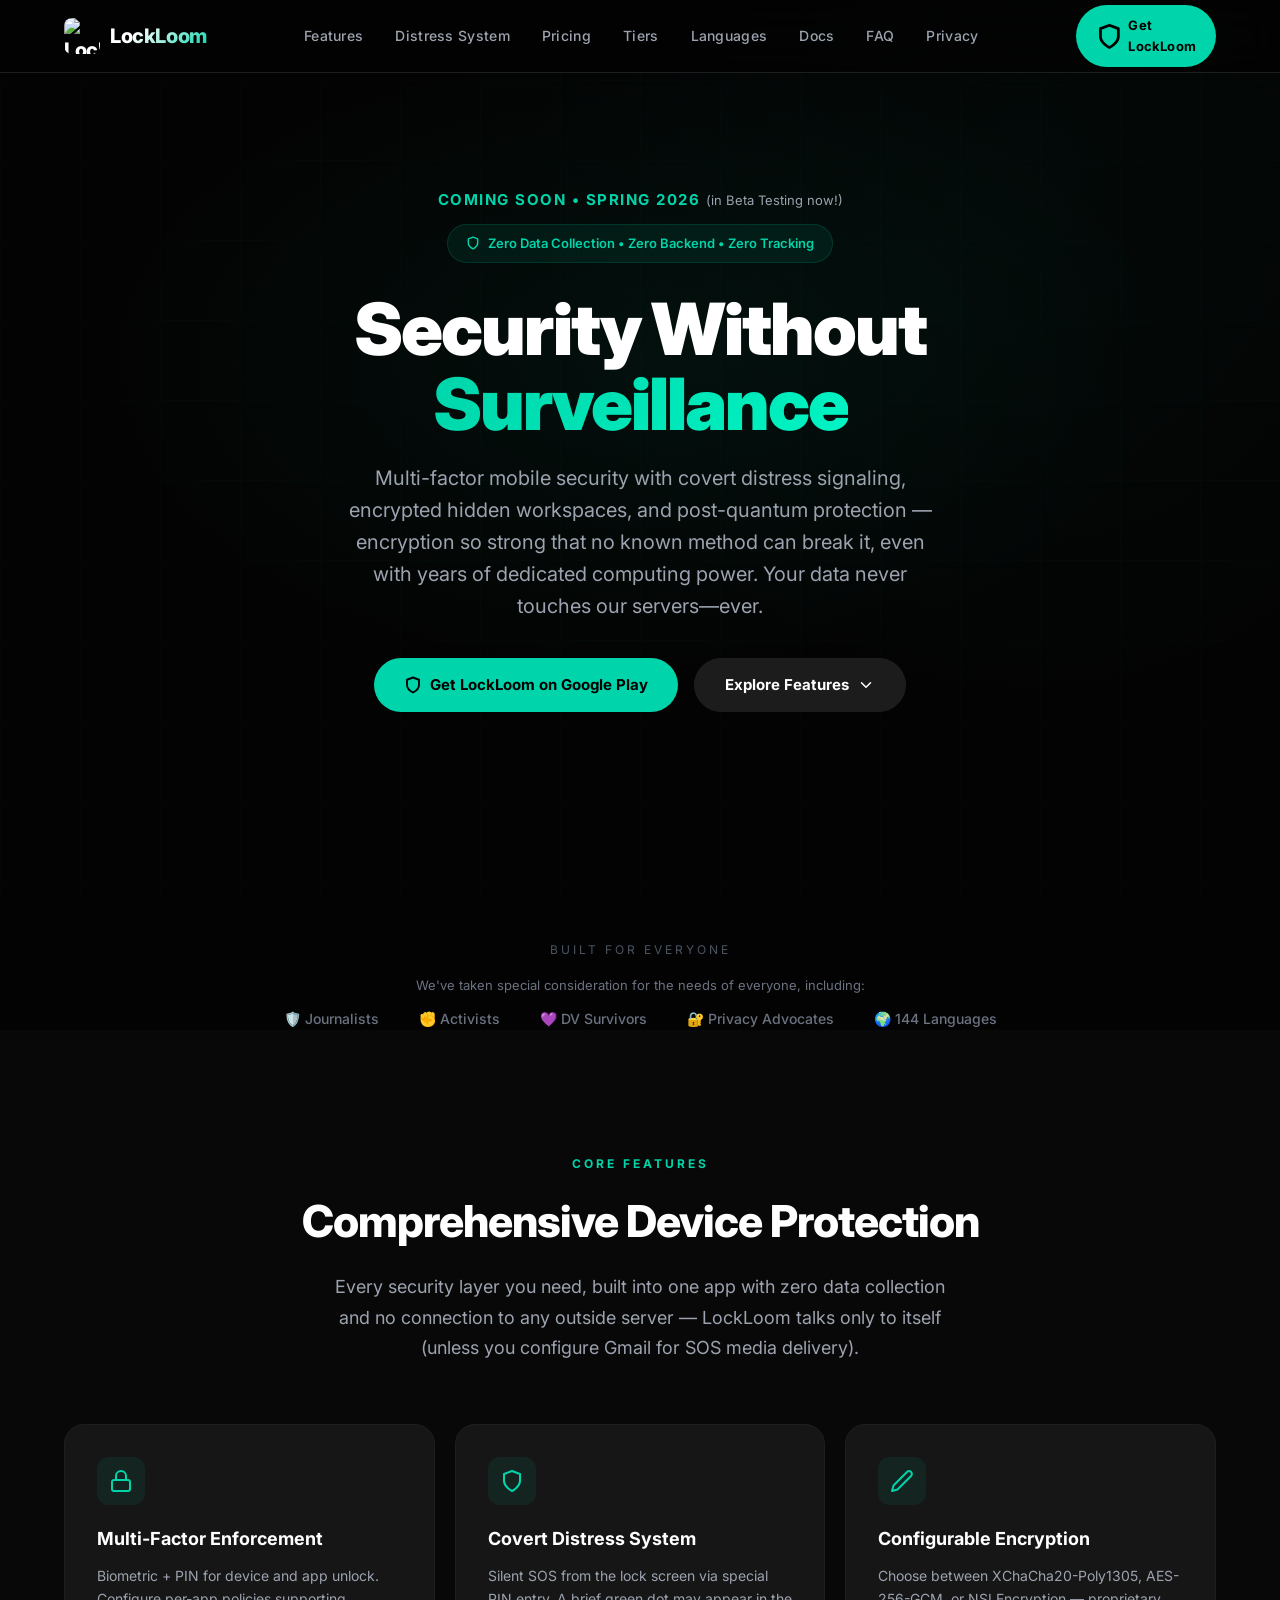
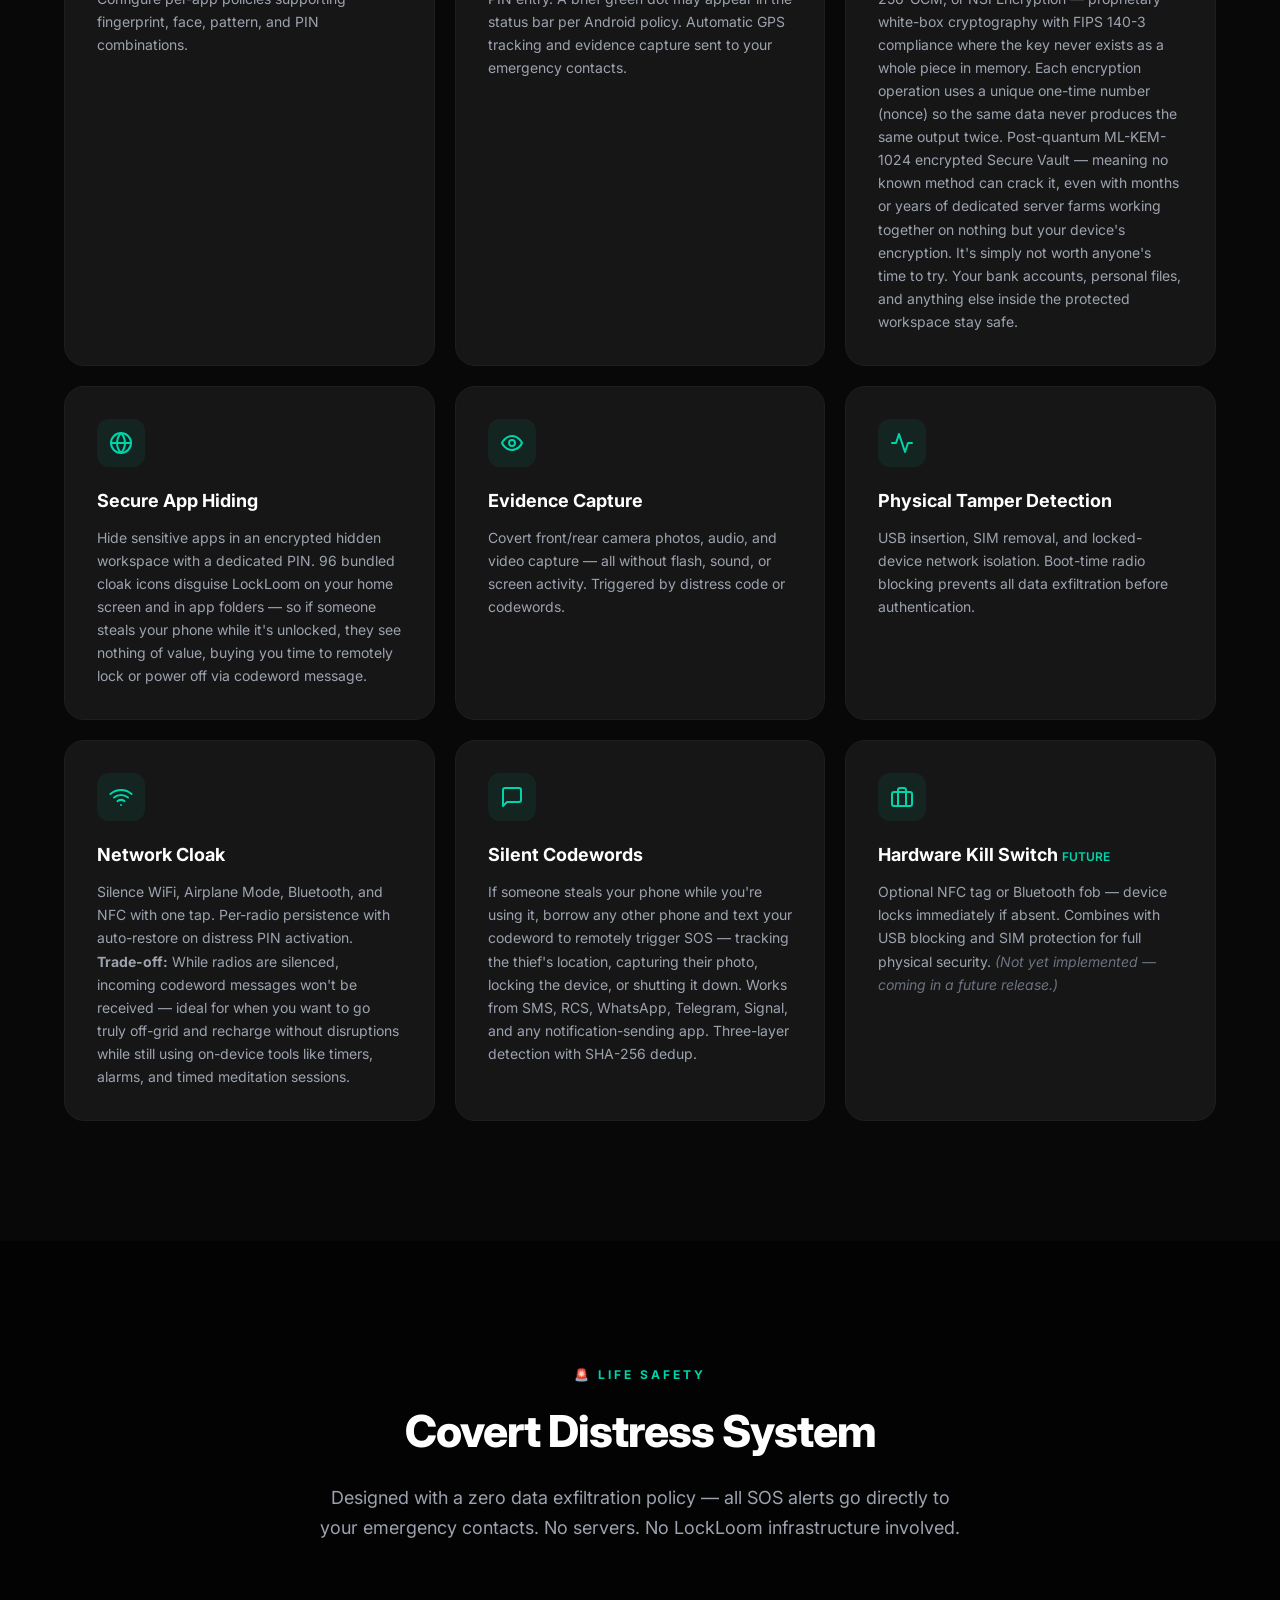
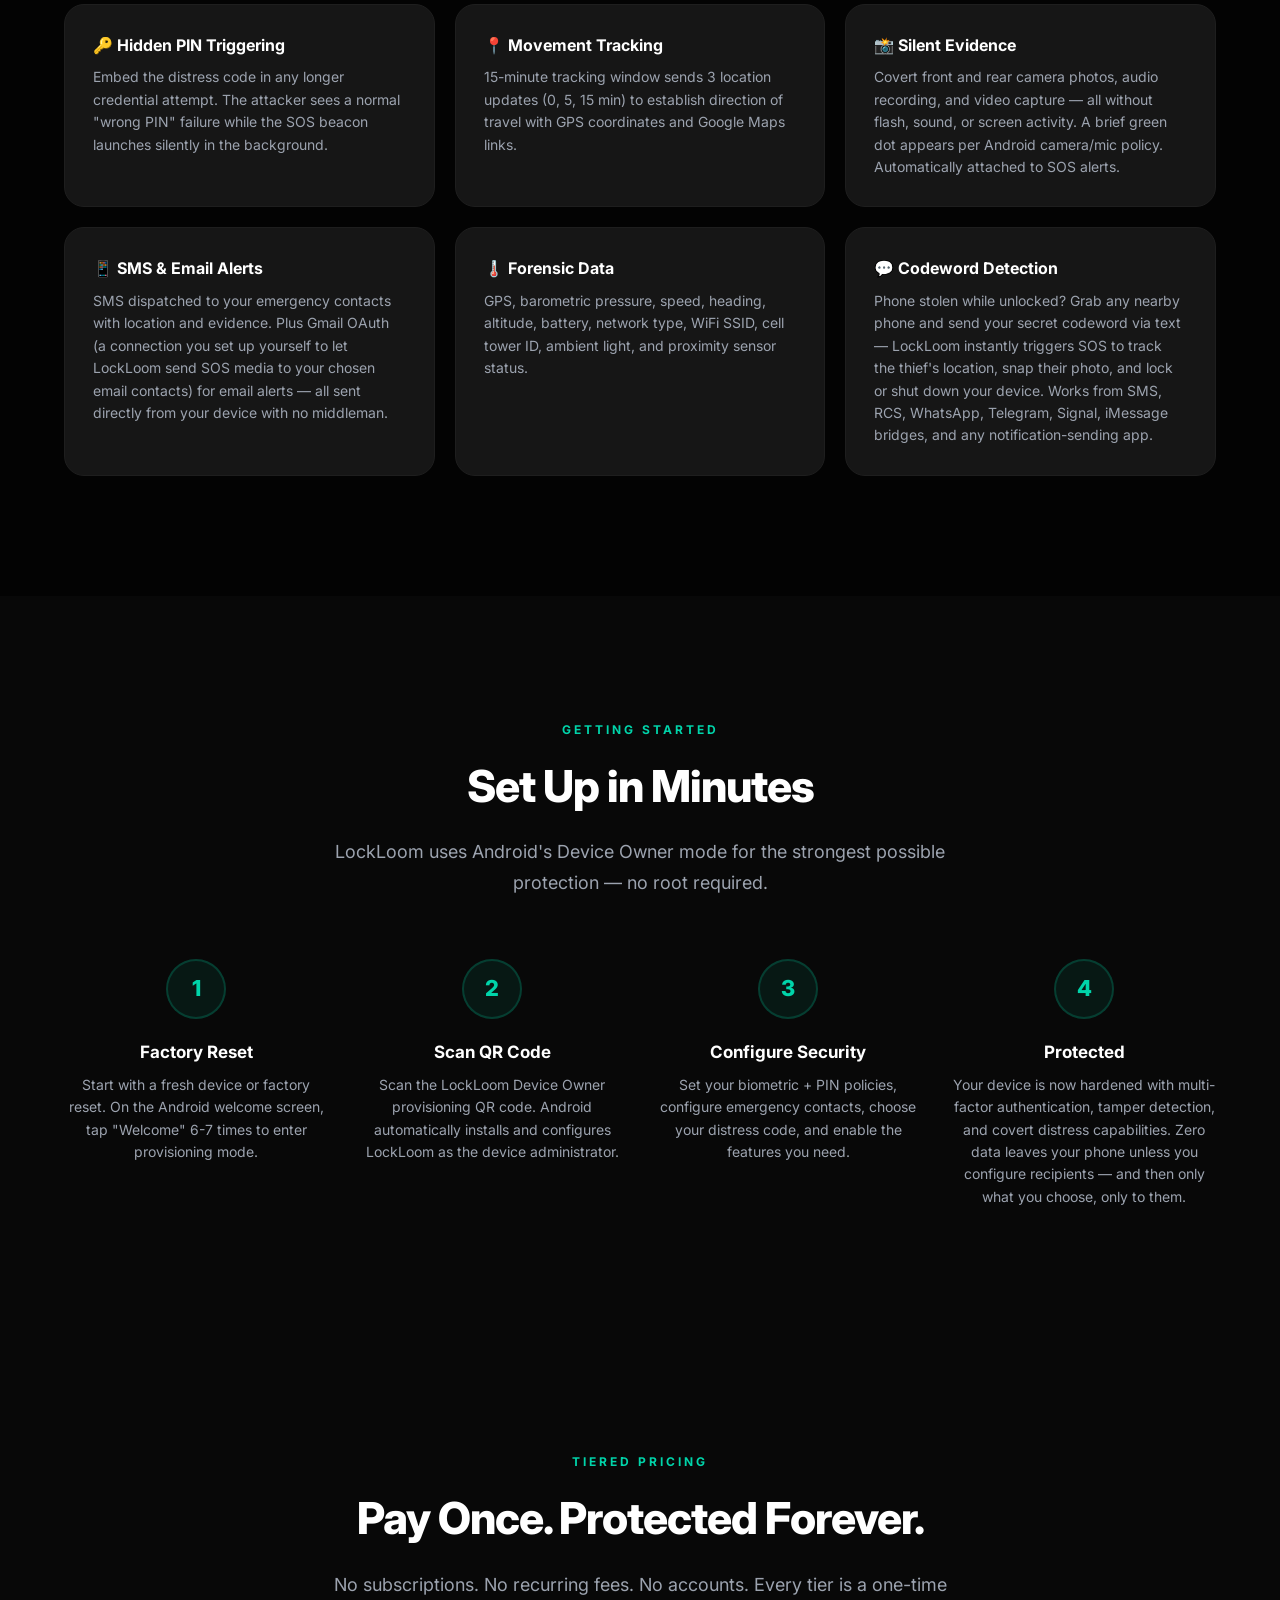
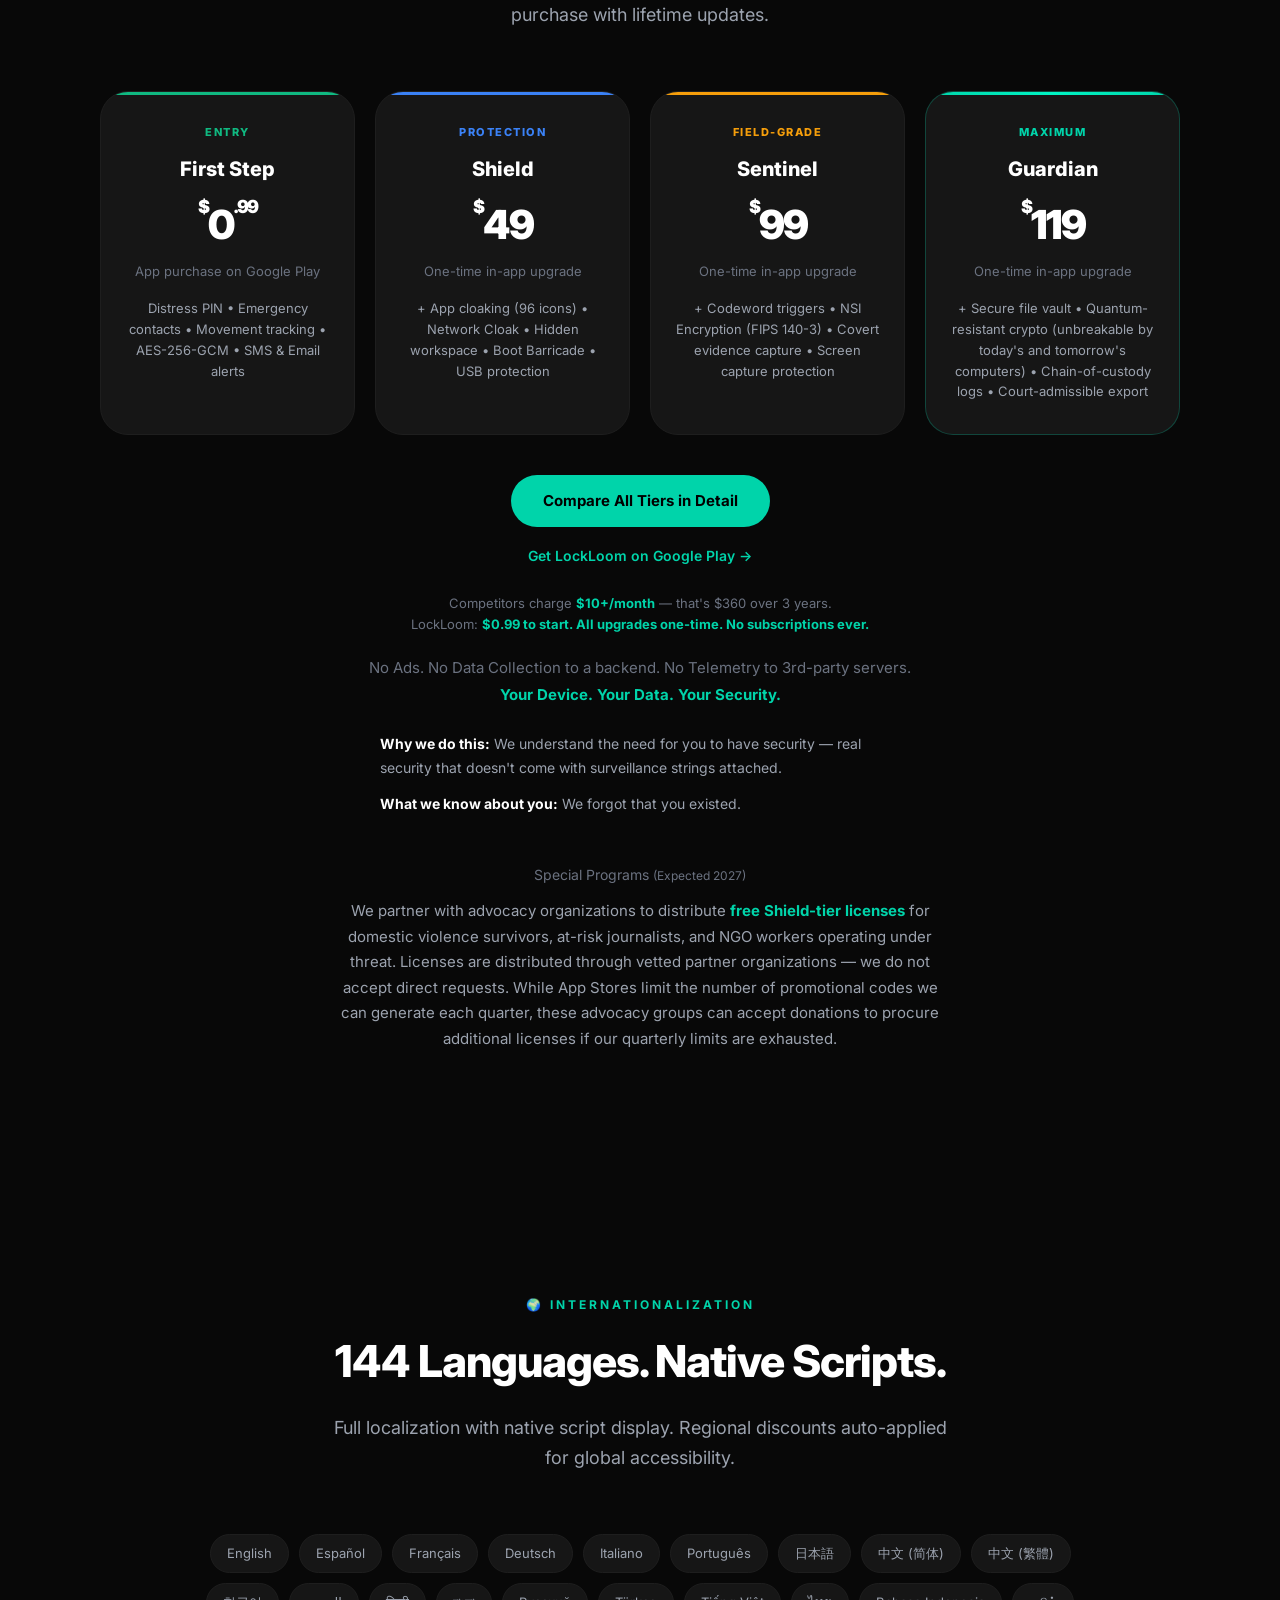
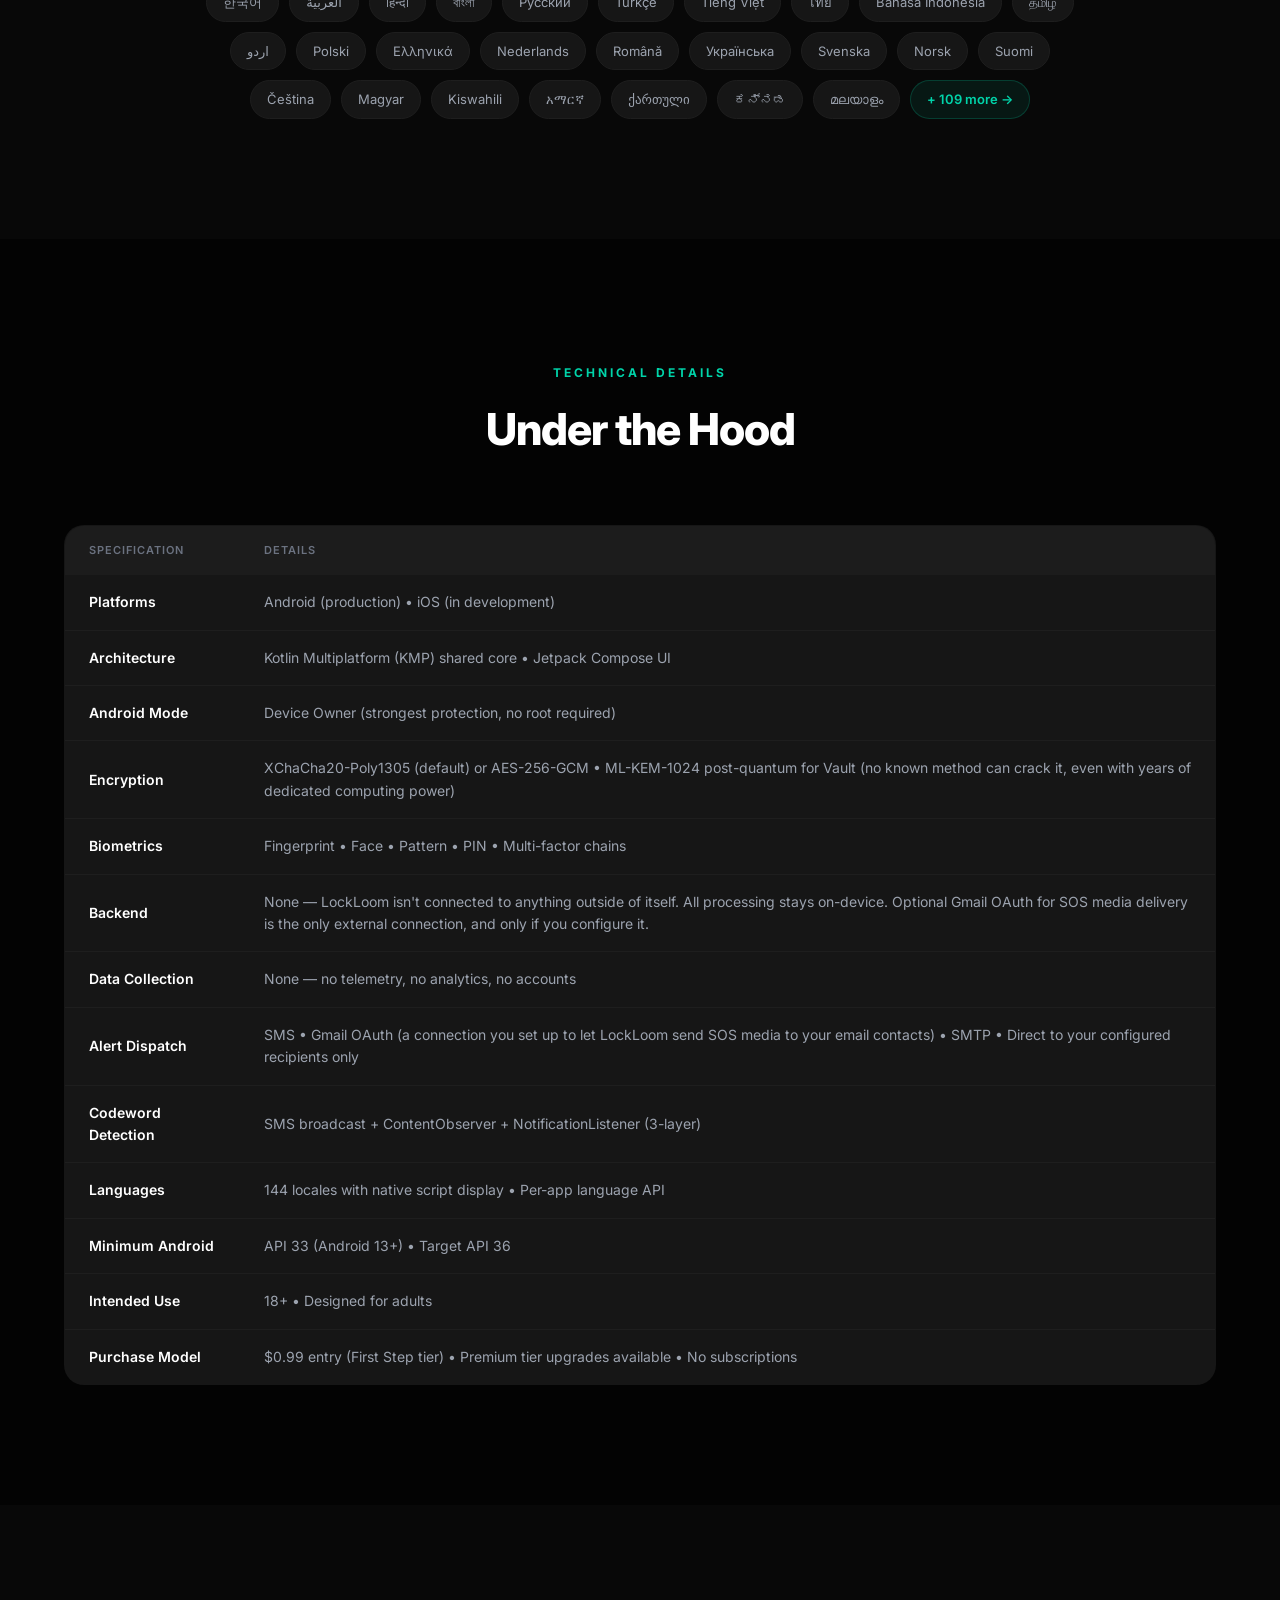
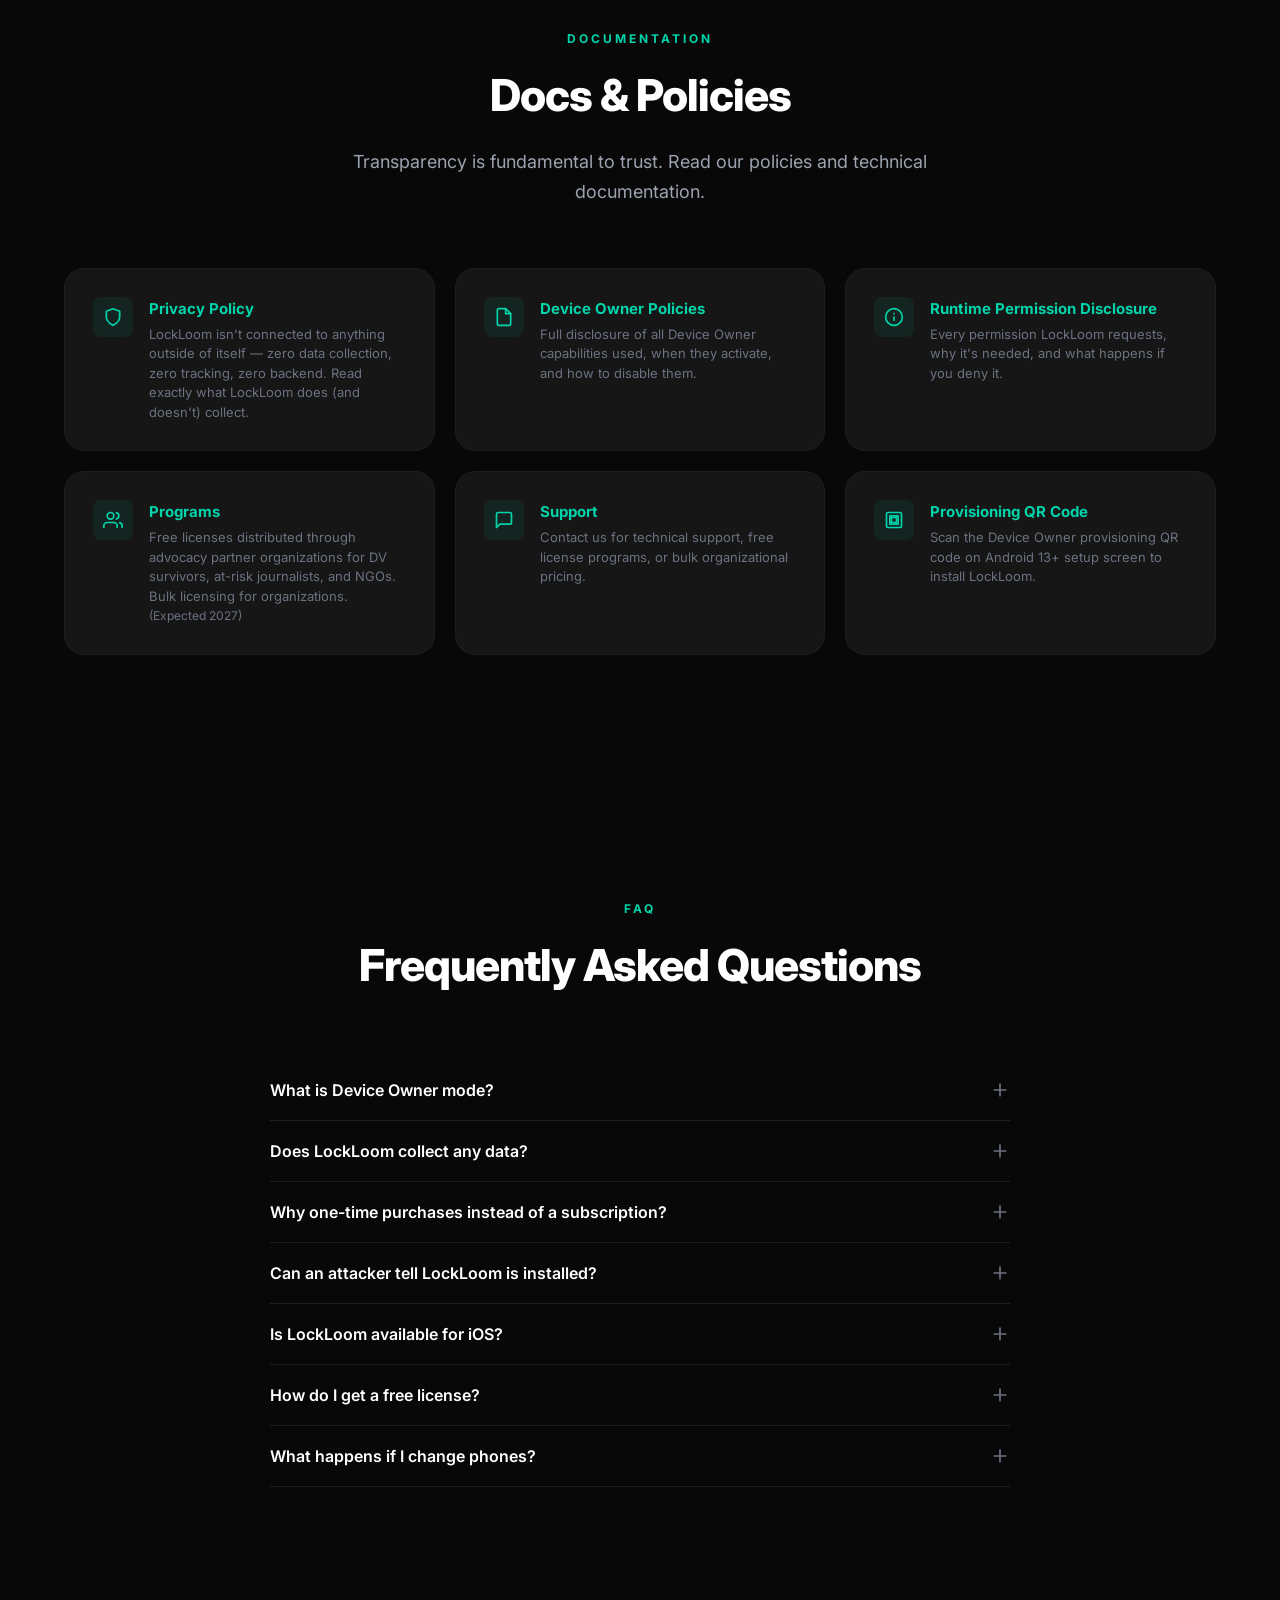
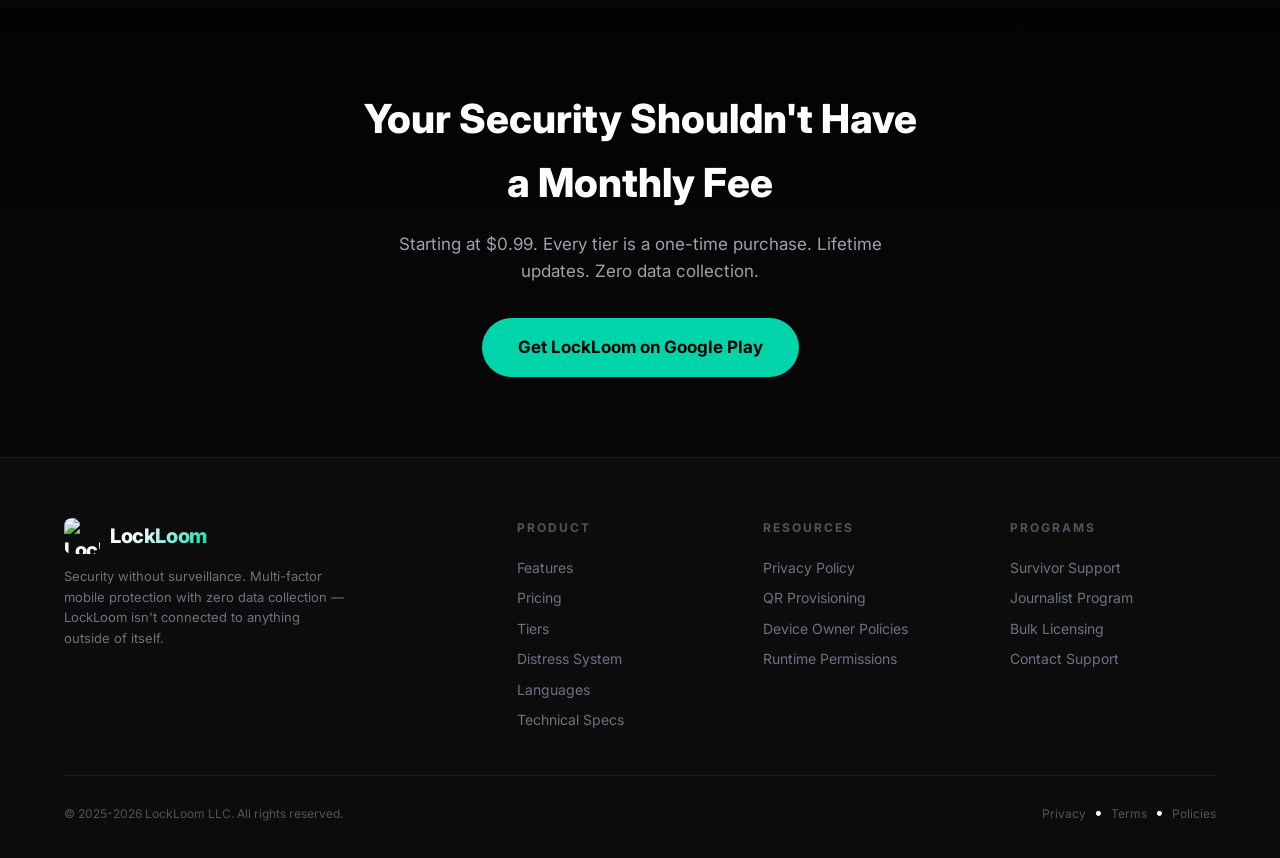
==== website/index.html @ 1d57b27c "Add files via upload" ====
<!DOCTYPE html>
<html lang="en">
<head>
  <meta charset="UTF-8" />
  <meta name="viewport" content="width=device-width, initial-scale=1.0" />
  <title>LockLoom — Security Without Surveillance</title>
  <meta name="description" content="LockLoom is a cross-platform mobile security app with biometric + PIN enforcement, covert distress signals, and zero data collection. One-time purchase. Lifetime updates." />
  <meta name="theme-color" content="#030303" />

  <!-- Open Graph -->
  <meta property="og:title" content="LockLoom — Security Without Surveillance" />
  <meta property="og:description" content="Multi-factor mobile security for personal safety. Biometric + PIN enforcement, covert distress signals, zero data exfiltration. Pay once, protected forever." />
  <meta property="og:type" content="website" />
  <meta property="og:url" content="https://lockloom.app" />
  <meta property="og:image" content="https://lockloom-llc.github.io/LockLoom/assets/ic_launcher-playstore-512.png" />

  <!-- Twitter / X -->
  <meta name="twitter:card" content="summary_large_image" />
  <meta name="twitter:title" content="LockLoom — Security Without Surveillance" />
  <meta name="twitter:description" content="One-time purchase mobile security. No subscriptions. No data collection." />

  <!-- Fonts -->
  <link rel="preconnect" href="https://fonts.googleapis.com" />
  <link rel="preconnect" href="https://fonts.gstatic.com" crossorigin />
  <link href="https://fonts.googleapis.com/css2?family=Inter:wght@300;400;500;600;700;800;900&display=swap" rel="stylesheet" />

  <!-- Favicon -->
  <link rel="icon" type="image/png" href="https://lockloom-llc.github.io/LockLoom/assets/ic_launcher-playstore-512.png" />

  <!-- Styles -->
  <link rel="stylesheet" href="css/style.css" />
</head>
<body>

<!-- ═══════════════ NAVIGATION ═══════════════ -->
<nav class="nav" role="navigation" aria-label="Main navigation">
  <div class="nav__inner">
    <a href="#" class="nav__logo" aria-label="LockLoom home">
      <img src="https://lockloom-llc.github.io/LockLoom/assets/ic_launcher-playstore-512.png" alt="LockLoom icon" width="36" height="36" />
      <span>LockLoom</span>
    </a>
    <ul class="nav__links">
      <li><a href="#features">Features</a></li>
      <li><a href="#distress">Distress&nbsp;System</a></li>
      <li><a href="#pricing">Pricing</a></li>
      <li><a href="tiers.html">Tiers</a></li>
      <li><a href="languages.html">Languages</a></li>
      <li><a href="#docs">Docs</a></li>
      <li><a href="#faq">FAQ</a></li>
      <li><a href="privacy.html">Privacy</a></li>
    </ul>
    <a href="https://play.google.com/store/search?q=lockloom&c=apps" class="nav__cta" target="_blank" rel="noopener">
      <svg viewBox="0 0 24 24" fill="none" stroke="currentColor" stroke-width="2.5" stroke-linecap="round" stroke-linejoin="round"><path d="M12 22s8-4 8-10V5l-8-3-8 3v7c0 6 8 10 8 10z"/></svg>
      Get LockLoom
    </a>
    <button class="nav__burger" aria-label="Toggle menu">
      <span></span><span></span><span></span>
    </button>
  </div>
</nav>


<!-- ═══════════════ HERO ═══════════════ -->
<header class="hero">
  <div class="hero__bg" aria-hidden="true"></div>
  <div class="hero__grid" aria-hidden="true"></div>
  <div class="hero__content fade-in">
    <p style="font-size:15px;font-weight:700;letter-spacing:1.5px;text-transform:uppercase;color:var(--accent);margin-bottom:12px;">Coming Soon &bull; Spring 2026 <span style="font-weight:400;font-size:13px;text-transform:none;letter-spacing:0;color:var(--text-secondary);">(in Beta Testing now!)</span></p>
    <div class="hero__badge">
      <svg viewBox="0 0 24 24" fill="none" stroke="currentColor" stroke-width="2.5" stroke-linecap="round" stroke-linejoin="round"><path d="M12 22s8-4 8-10V5l-8-3-8 3v7c0 6 8 10 8 10z"/></svg>
      Zero Data Collection &bull; Zero Backend &bull; Zero Tracking
    </div>
    <h1>Security Without<br /><span class="highlight">Surveillance</span></h1>
    <p class="hero__sub">Multi-factor mobile security with covert distress signaling, encrypted hidden workspaces, and post-quantum protection — encryption so strong that no known method can break it, even with years of dedicated computing power. Your data never touches our servers&mdash;ever.</p>
    <div class="hero__actions">
      <a href="https://play.google.com/store/search?q=lockloom&c=apps" class="btn btn--primary" target="_blank" rel="noopener">
        <svg viewBox="0 0 24 24" fill="none" stroke="currentColor" stroke-width="2.5" stroke-linecap="round" stroke-linejoin="round"><path d="M12 22s8-4 8-10V5l-8-3-8 3v7c0 6 8 10 8 10z"/></svg>
        Get LockLoom on Google Play
      </a>
      <a href="#features" class="btn btn--secondary">
        Explore Features
        <svg viewBox="0 0 24 24" fill="none" stroke="currentColor" stroke-width="2" stroke-linecap="round" stroke-linejoin="round"><polyline points="6 9 12 15 18 9"/></svg>
      </a>
    </div>
  </div>
</header>

<!-- Trusted bar -->
<div class="trusted fade-in">
  <div class="container">
    <p class="trusted__label">Built for everyone</p>
    <p style="color:var(--text-tertiary);font-size:13px;margin:4px 0 12px;">We've taken special consideration for the needs of everyone, including:</p>
    <div class="trusted__items">
      <span>🛡️ Journalists</span>
      <span>✊ Activists</span>
      <span>💜 DV Survivors</span>
      <span>🔐 Privacy Advocates</span>
      <span>🌍 144 Languages</span>
    </div>
  </div>
</div>


<!-- ═══════════════ FEATURES ═══════════════ -->
<section id="features" class="features">
  <div class="container">
    <div class="section-header fade-in">
      <p class="section-tag">Core Features</p>
      <h2 class="section-title">Comprehensive Device Protection</h2>
      <p class="section-desc">Every security layer you need, built into one app with zero data collection and no connection to any outside server — LockLoom talks only to itself (unless you configure Gmail for SOS media delivery).</p>
    </div>

    <div class="features__grid">

      <div class="feature-card fade-in">
        <div class="feature-card__icon">
          <svg viewBox="0 0 24 24" fill="none" stroke="currentColor" stroke-width="2" stroke-linecap="round" stroke-linejoin="round"><rect x="3" y="11" width="18" height="11" rx="2" ry="2"/><path d="M7 11V7a5 5 0 0 1 10 0v4"/></svg>
        </div>
        <h3>Multi-Factor Enforcement</h3>
        <p>Biometric + PIN for device and app unlock. Configure per-app policies supporting fingerprint, face, pattern, and PIN combinations.</p>
      </div>

      <div class="feature-card fade-in">
        <div class="feature-card__icon">
          <svg viewBox="0 0 24 24" fill="none" stroke="currentColor" stroke-width="2" stroke-linecap="round" stroke-linejoin="round"><path d="M12 22s8-4 8-10V5l-8-3-8 3v7c0 6 8 10 8 10z"/></svg>
        </div>
        <h3>Covert Distress System</h3>
        <p>Silent SOS from the lock screen via special PIN entry. A brief green dot may appear in the status bar per Android policy. Automatic GPS tracking and evidence capture sent to your emergency contacts.</p>
      </div>

      <div class="feature-card fade-in">
        <div class="feature-card__icon">
          <svg viewBox="0 0 24 24" fill="none" stroke="currentColor" stroke-width="2" stroke-linecap="round" stroke-linejoin="round"><path d="M17 3a2.85 2.8 0 1 1 4 4L7.5 20.5 2 22l1.5-5.5Z"/></svg>
        </div>
        <h3>Configurable Encryption</h3>
        <p>Choose between XChaCha20-Poly1305, AES-256-GCM, or NSI Encryption — proprietary white-box cryptography with FIPS 140-3 compliance where the key never exists as a whole piece in memory. Each encryption operation uses a unique one-time number (nonce) so the same data never produces the same output twice. Post-quantum ML-KEM-1024 encrypted Secure Vault — meaning no known method can crack it, even with months or years of dedicated server farms working together on nothing but your device's encryption. It's simply not worth anyone's time to try. Your bank accounts, personal files, and anything else inside the protected workspace stay safe.</p>
      </div>

      <div class="feature-card fade-in">
        <div class="feature-card__icon">
          <svg viewBox="0 0 24 24" fill="none" stroke="currentColor" stroke-width="2" stroke-linecap="round" stroke-linejoin="round"><circle cx="12" cy="12" r="10"/><line x1="2" y1="12" x2="22" y2="12"/><path d="M12 2a15.3 15.3 0 0 1 4 10 15.3 15.3 0 0 1-4 10 15.3 15.3 0 0 1-4-10 15.3 15.3 0 0 1 4-10z"/></svg>
        </div>
        <h3>Secure App Hiding</h3>
        <p>Hide sensitive apps in an encrypted hidden workspace with a dedicated PIN. 96 bundled cloak icons disguise LockLoom on your home screen and in app folders — so if someone steals your phone while it's unlocked, they see nothing of value, buying you time to remotely lock or power off via codeword message.</p>
      </div>

      <div class="feature-card fade-in">
        <div class="feature-card__icon">
          <svg viewBox="0 0 24 24" fill="none" stroke="currentColor" stroke-width="2" stroke-linecap="round" stroke-linejoin="round"><path d="M2 12s3-7 10-7 10 7 10 7-3 7-10 7S2 12 2 12z"/><circle cx="12" cy="12" r="3"/></svg>
        </div>
        <h3>Evidence Capture</h3>
        <p>Covert front/rear camera photos, audio, and video capture — all without flash, sound, or screen activity. Triggered by distress code or codewords.</p>
      </div>

      <div class="feature-card fade-in">
        <div class="feature-card__icon">
          <svg viewBox="0 0 24 24" fill="none" stroke="currentColor" stroke-width="2" stroke-linecap="round" stroke-linejoin="round"><path d="M22 12h-4l-3 9L9 3l-3 9H2"/></svg>
        </div>
        <h3>Physical Tamper Detection</h3>
        <p>USB insertion, SIM removal, and locked-device network isolation. Boot-time radio blocking prevents all data exfiltration before authentication.</p>
      </div>

      <div class="feature-card fade-in">
        <div class="feature-card__icon">
          <svg viewBox="0 0 24 24" fill="none" stroke="currentColor" stroke-width="2" stroke-linecap="round" stroke-linejoin="round"><path d="M5 12.55a11 11 0 0 1 14.08 0"/><path d="M1.42 9a16 16 0 0 1 21.16 0"/><path d="M8.53 16.11a6 6 0 0 1 6.95 0"/><line x1="12" y1="20" x2="12.01" y2="20"/></svg>
        </div>
        <h3>Network Cloak</h3>
        <p>Silence WiFi, Airplane Mode, Bluetooth, and NFC with one tap. Per-radio persistence with auto-restore on distress PIN activation. <strong>Trade-off:</strong> While radios are silenced, incoming codeword messages won't be received — ideal for when you want to go truly off-grid and recharge without disruptions while still using on-device tools like timers, alarms, and timed meditation sessions.</p>
      </div>

      <div class="feature-card fade-in">
        <div class="feature-card__icon">
          <svg viewBox="0 0 24 24" fill="none" stroke="currentColor" stroke-width="2" stroke-linecap="round" stroke-linejoin="round"><path d="M21 15a2 2 0 0 1-2 2H7l-4 4V5a2 2 0 0 1 2-2h14a2 2 0 0 1 2 2z"/></svg>
        </div>
        <h3>Silent Codewords</h3>
        <p>If someone steals your phone while you're using it, borrow any other phone and text your codeword to remotely trigger SOS — tracking the thief's location, capturing their photo, locking the device, or shutting it down. Works from SMS, RCS, WhatsApp, Telegram, Signal, and any notification-sending app. Three-layer detection with SHA-256 dedup.</p>
      </div>

      <div class="feature-card fade-in">
        <div class="feature-card__icon">
          <svg viewBox="0 0 24 24" fill="none" stroke="currentColor" stroke-width="2" stroke-linecap="round" stroke-linejoin="round"><rect x="2" y="7" width="20" height="14" rx="2" ry="2"/><path d="M16 21V5a2 2 0 0 0-2-2h-4a2 2 0 0 0-2 2v16"/></svg>
        </div>
        <h3>Hardware Kill Switch <span style="font-size:12px;font-weight:600;color:var(--accent);vertical-align:middle;">FUTURE</span></h3>
        <p>Optional NFC tag or Bluetooth fob — device locks immediately if absent. Combines with USB blocking and SIM protection for full physical security. <em style="color:var(--text-tertiary);">(Not yet implemented — coming in a future release.)</em></p>
      </div>

    </div>
  </div>
</section>


<!-- ═══════════════ DISTRESS SYSTEM ═══════════════ -->
<section id="distress">
  <div class="container">
    <div class="section-header fade-in">
      <p class="section-tag">🚨 Life Safety</p>
      <h2 class="section-title">Covert Distress System</h2>
      <p class="section-desc">Designed with a zero data exfiltration policy — all SOS alerts go directly to your emergency contacts. No servers. No LockLoom infrastructure involved.</p>
    </div>

    <div class="distress__grid">
      <div class="distress-card fade-in">
        <h3>🔑 Hidden PIN Triggering</h3>
        <p>Embed the distress code in any longer credential attempt. The attacker sees a normal "wrong PIN" failure while the SOS beacon launches silently in the background.</p>
      </div>
      <div class="distress-card fade-in">
        <h3>📍 Movement Tracking</h3>
        <p>15-minute tracking window sends 3 location updates (0, 5, 15 min) to establish direction of travel with GPS coordinates and Google Maps links.</p>
      </div>
      <div class="distress-card fade-in">
        <h3>📸 Silent Evidence</h3>
        <p>Covert front and rear camera photos, audio recording, and video capture — all without flash, sound, or screen activity. A brief green dot appears per Android camera/mic policy. Automatically attached to SOS alerts.</p>
      </div>
      <div class="distress-card fade-in">
        <h3>📱 SMS &amp; Email Alerts</h3>
        <p>SMS dispatched to your emergency contacts with location and evidence. Plus Gmail OAuth (a connection you set up yourself to let LockLoom send SOS media to your chosen email contacts) for email alerts — all sent directly from your device with no middleman.</p>
      </div>
      <div class="distress-card fade-in">
        <h3>🌡️ Forensic Data</h3>
        <p>GPS, barometric pressure, speed, heading, altitude, battery, network type, WiFi SSID, cell tower ID, ambient light, and proximity sensor status.</p>
      </div>
      <div class="distress-card fade-in">
        <h3>💬 Codeword Detection</h3>
        <p>Phone stolen while unlocked? Grab any nearby phone and send your secret codeword via text — LockLoom instantly triggers SOS to track the thief's location, snap their photo, and lock or shut down your device. Works from SMS, RCS, WhatsApp, Telegram, Signal, iMessage bridges, and any notification-sending app.</p>
      </div>
    </div>
  </div>
</section>


<!-- ═══════════════ HOW IT WORKS ═══════════════ -->
<section id="how-it-works" class="how-it-works" style="background: var(--bg-abyss);">
  <div class="container">
    <div class="section-header fade-in">
      <p class="section-tag">Getting Started</p>
      <h2 class="section-title">Set Up in Minutes</h2>
      <p class="section-desc">LockLoom uses Android's Device Owner mode for the strongest possible protection — no root required.</p>
    </div>

    <div class="how-it-works__steps">
      <div class="step fade-in">
        <div class="step__number">1</div>
        <h3>Factory Reset</h3>
        <p>Start with a fresh device or factory reset. On the Android welcome screen, tap "Welcome" 6-7 times to enter provisioning mode.</p>
      </div>
      <div class="step fade-in">
        <div class="step__number">2</div>
        <h3>Scan QR Code</h3>
        <p>Scan the LockLoom Device Owner provisioning QR code. Android automatically installs and configures LockLoom as the device administrator.</p>
      </div>
      <div class="step fade-in">
        <div class="step__number">3</div>
        <h3>Configure Security</h3>
        <p>Set your biometric + PIN policies, configure emergency contacts, choose your distress code, and enable the features you need.</p>
      </div>
      <div class="step fade-in">
        <div class="step__number">4</div>
        <h3>Protected</h3>
        <p>Your device is now hardened with multi-factor authentication, tamper detection, and covert distress capabilities. Zero data leaves your phone unless you configure recipients — and then only what you choose, only to them.</p>
      </div>
    </div>
  </div>
</section>


<!-- ═══════════════ PRICING ═══════════════ -->
<section id="pricing" class="pricing">
  <div class="container">
    <div class="section-header fade-in">
      <p class="section-tag">Tiered Pricing</p>
      <h2 class="section-title">Pay Once. Protected Forever.</h2>
      <p class="section-desc">No subscriptions. No recurring fees. No accounts. Every tier is a one-time purchase with lifetime updates.</p>
    </div>

    <!-- Tier overview cards -->
    <div style="display:grid;grid-template-columns:repeat(auto-fit,minmax(240px,1fr));gap:20px;max-width:1080px;margin:0 auto 40px;" class="fade-in">

      <div style="background:var(--surface-primary);border:1px solid var(--surface-border);border-radius:var(--radius-xl);padding:32px 24px;text-align:center;position:relative;overflow:hidden;">
        <div style="position:absolute;top:0;left:0;right:0;height:3px;background:#10B981;"></div>
        <p style="font-size:11px;font-weight:800;text-transform:uppercase;letter-spacing:1.5px;color:#10B981;margin-bottom:12px;">Entry</p>
        <h3 style="font-size:20px;font-weight:800;margin-bottom:8px;">First Step</h3>
        <div style="font-size:40px;font-weight:900;letter-spacing:-2px;margin-bottom:4px;"><sup style="font-size:18px;top:-12px;position:relative;">$</sup>0<sup style="font-size:18px;top:-12px;position:relative;">.99</sup></div>
        <p style="color:var(--text-tertiary);font-size:13px;margin-bottom:16px;">App purchase on Google Play</p>
        <p style="color:var(--text-secondary);font-size:13px;line-height:1.6;">Distress PIN &bull; Emergency contacts &bull; Movement tracking &bull; AES-256-GCM &bull; SMS &amp; Email alerts</p>
      </div>

      <div style="background:var(--surface-primary);border:1px solid var(--surface-border);border-radius:var(--radius-xl);padding:32px 24px;text-align:center;position:relative;overflow:hidden;">
        <div style="position:absolute;top:0;left:0;right:0;height:3px;background:#3B82F6;"></div>
        <p style="font-size:11px;font-weight:800;text-transform:uppercase;letter-spacing:1.5px;color:#3B82F6;margin-bottom:12px;">Protection</p>
        <h3 style="font-size:20px;font-weight:800;margin-bottom:8px;">Shield</h3>
        <div style="font-size:40px;font-weight:900;letter-spacing:-2px;margin-bottom:4px;"><sup style="font-size:18px;top:-12px;position:relative;">$</sup>49</div>
        <p style="color:var(--text-tertiary);font-size:13px;margin-bottom:16px;">One-time in-app upgrade</p>
        <p style="color:var(--text-secondary);font-size:13px;line-height:1.6;">+ App cloaking (96 icons) &bull; Network Cloak &bull; Hidden workspace &bull; Boot Barricade &bull; USB protection</p>
      </div>

      <div style="background:var(--surface-primary);border:1px solid var(--surface-border);border-radius:var(--radius-xl);padding:32px 24px;text-align:center;position:relative;overflow:hidden;">
        <div style="position:absolute;top:0;left:0;right:0;height:3px;background:#F59E0B;"></div>
        <p style="font-size:11px;font-weight:800;text-transform:uppercase;letter-spacing:1.5px;color:#F59E0B;margin-bottom:12px;">Field-Grade</p>
        <h3 style="font-size:20px;font-weight:800;margin-bottom:8px;">Sentinel</h3>
        <div style="font-size:40px;font-weight:900;letter-spacing:-2px;margin-bottom:4px;"><sup style="font-size:18px;top:-12px;position:relative;">$</sup>99</div>
        <p style="color:var(--text-tertiary);font-size:13px;margin-bottom:16px;">One-time in-app upgrade</p>
        <p style="color:var(--text-secondary);font-size:13px;line-height:1.6;">+ Codeword triggers &bull; NSI Encryption (FIPS 140-3) &bull; Covert evidence capture &bull; Screen capture protection</p>
      </div>

      <div style="background:var(--surface-primary);border:1px solid rgba(0,212,170,.25);border-radius:var(--radius-xl);padding:32px 24px;text-align:center;position:relative;overflow:hidden;">
        <div style="position:absolute;top:0;left:0;right:0;height:3px;background:linear-gradient(90deg,var(--accent),var(--accent-bright),var(--accent));"></div>
        <p style="font-size:11px;font-weight:800;text-transform:uppercase;letter-spacing:1.5px;color:var(--accent);margin-bottom:12px;">Maximum</p>
        <h3 style="font-size:20px;font-weight:800;margin-bottom:8px;">Guardian</h3>
        <div style="font-size:40px;font-weight:900;letter-spacing:-2px;margin-bottom:4px;"><sup style="font-size:18px;top:-12px;position:relative;">$</sup>119</div>
        <p style="color:var(--text-tertiary);font-size:13px;margin-bottom:16px;">One-time in-app upgrade</p>
        <p style="color:var(--text-secondary);font-size:13px;line-height:1.6;">+ Secure file vault &bull; Quantum-resistant crypto (unbreakable by today's and tomorrow's computers) &bull; Chain-of-custody logs &bull; Court-admissible export</p>
      </div>

    </div>

    <div style="text-align:center;" class="fade-in">
      <a href="tiers.html" class="btn btn--primary" style="font-size:15px;padding:14px 32px;margin-bottom:16px;">
        Compare All Tiers in Detail
      </a>
      <br />
      <a href="https://play.google.com/store/search?q=lockloom&c=apps" style="color:var(--accent);font-size:14px;text-decoration:none;font-weight:600;" target="_blank" rel="noopener">
        Get LockLoom on Google Play &rarr;
      </a>
      <p class="pricing__compare">
        Competitors charge <strong>$10+/month</strong> — that's $360 over 3 years.<br />
        LockLoom: <strong>$0.99 to start. All upgrades one-time. No subscriptions ever.</strong>
      </p>
      <p class="pricing__compare" style="margin-top:20px;font-size:15px;line-height:1.8;">
        No Ads. No Data Collection to a backend. No Telemetry to 3rd-party servers.<br />
        <strong style="color:var(--accent);">Your Device. Your Data. Your Security.</strong>
      </p>
      <div style="display:flex;flex-direction:column;gap:12px;margin-top:24px;max-width:520px;margin-left:auto;margin-right:auto;text-align:left;">
        <p style="color:var(--text-secondary);font-size:14px;line-height:1.7;margin:0;">
          <strong style="color:var(--text-primary);">Why we do this:</strong> We understand the need for you to have security — real security that doesn't come with surveillance strings attached.
        </p>
        <p style="color:var(--text-secondary);font-size:14px;line-height:1.7;margin:0;">
          <strong style="color:var(--text-primary);">What we know about you:</strong> We forgot that you existed.
        </p>
      </div>
    </div>

    <!-- Special programs -->
    <div style="text-align:center;margin-top:48px;" class="fade-in">
      <p style="color:var(--text-tertiary);font-size:14px;margin-bottom:12px;">Special Programs <span style="font-size:12px;color:var(--text-tertiary);">(Expected 2027)</span></p>
      <p style="color:var(--text-secondary);font-size:15px;max-width:600px;margin:0 auto;line-height:1.7;">
        We partner with advocacy organizations to distribute <strong style="color:var(--accent);">free Shield-tier licenses</strong> for domestic violence survivors, at-risk journalists, and NGO workers operating under threat. Licenses are distributed through vetted partner organizations — we do not accept direct requests. While App Stores limit the number of promotional codes we can generate each quarter, these advocacy groups can accept donations to procure additional licenses if our quarterly limits are exhausted.
      </p>
    </div>
  </div>
</section>


<!-- ═══════════════ LANGUAGES ═══════════════ -->
<section id="languages" class="languages">
  <div class="container">
    <div class="section-header fade-in">
      <p class="section-tag">🌍 Internationalization</p>
      <h2 class="section-title">144 Languages. Native Scripts.</h2>
      <p class="section-desc">Full localization with native script display. Regional discounts auto-applied for global accessibility.</p>
    </div>

    <div class="lang-cloud fade-in">
      <a href="languages.html" class="lang-tag">English</a>
      <a href="languages.html" class="lang-tag">Español</a>
      <a href="languages.html" class="lang-tag">Français</a>
      <a href="languages.html" class="lang-tag">Deutsch</a>
      <a href="languages.html" class="lang-tag">Italiano</a>
      <a href="languages.html" class="lang-tag">Português</a>
      <a href="languages.html" class="lang-tag">日本語</a>
      <a href="languages.html" class="lang-tag">中文 (简体)</a>
      <a href="languages.html" class="lang-tag">中文 (繁體)</a>
      <a href="languages.html" class="lang-tag">한국어</a>
      <a href="languages.html" class="lang-tag">العربية</a>
      <a href="languages.html" class="lang-tag">हिन्दी</a>
      <a href="languages.html" class="lang-tag">বাংলা</a>
      <a href="languages.html" class="lang-tag">Русский</a>
      <a href="languages.html" class="lang-tag">Türkçe</a>
      <a href="languages.html" class="lang-tag">Tiếng Việt</a>
      <a href="languages.html" class="lang-tag">ไทย</a>
      <a href="languages.html" class="lang-tag">Bahasa Indonesia</a>
      <a href="languages.html" class="lang-tag">தமிழ்</a>
      <a href="languages.html" class="lang-tag">اردو</a>
      <a href="languages.html" class="lang-tag">Polski</a>
      <a href="languages.html" class="lang-tag">Ελληνικά</a>
      <a href="languages.html" class="lang-tag">Nederlands</a>
      <a href="languages.html" class="lang-tag">Română</a>
      <a href="languages.html" class="lang-tag">Українська</a>
      <a href="languages.html" class="lang-tag">Svenska</a>
      <a href="languages.html" class="lang-tag">Norsk</a>
      <a href="languages.html" class="lang-tag">Suomi</a>
      <a href="languages.html" class="lang-tag">Čeština</a>
      <a href="languages.html" class="lang-tag">Magyar</a>
      <a href="languages.html" class="lang-tag">Kiswahili</a>
      <a href="languages.html" class="lang-tag">አማርኛ</a>
      <a href="languages.html" class="lang-tag">ქართული</a>
      <a href="languages.html" class="lang-tag">ಕನ್ನಡ</a>
      <a href="languages.html" class="lang-tag">മലയാളം</a>
      <a href="languages.html" class="lang-tag lang-tag--more">+ 109 more →</a>
    </div>
  </div>
</section>


<!-- ═══════════════ TECHNICAL SPECS ═══════════════ -->
<section id="specs">
  <div class="container">
    <div class="section-header fade-in">
      <p class="section-tag">Technical Details</p>
      <h2 class="section-title">Under the Hood</h2>
    </div>
    <div class="fade-in" style="overflow-x:auto;">
      <table class="specs__table">
        <thead>
          <tr><th>Specification</th><th>Details</th></tr>
        </thead>
        <tbody>
          <tr><td>Platforms</td><td>Android (production) &bull; iOS (in development)</td></tr>
          <tr><td>Architecture</td><td>Kotlin Multiplatform (KMP) shared core &bull; Jetpack Compose UI</td></tr>
          <tr><td>Android Mode</td><td>Device Owner (strongest protection, no root required)</td></tr>
          <tr><td>Encryption</td><td>XChaCha20-Poly1305 (default) or AES-256-GCM &bull; ML-KEM-1024 post-quantum for Vault (no known method can crack it, even with years of dedicated computing power)</td></tr>
          <tr><td>Biometrics</td><td>Fingerprint &bull; Face &bull; Pattern &bull; PIN &bull; Multi-factor chains</td></tr>
          <tr><td>Backend</td><td>None — LockLoom isn't connected to anything outside of itself. All processing stays on-device. Optional Gmail OAuth for SOS media delivery is the only external connection, and only if you configure it.</td></tr>
          <tr><td>Data Collection</td><td>None — no telemetry, no analytics, no accounts</td></tr>
          <tr><td>Alert Dispatch</td><td>SMS &bull; Gmail OAuth (a connection you set up to let LockLoom send SOS media to your email contacts) &bull; SMTP &bull; Direct to your configured recipients only</td></tr>
          <tr><td>Codeword Detection</td><td>SMS broadcast + ContentObserver + NotificationListener (3-layer)</td></tr>
          <tr><td>Languages</td><td>144 locales with native script display &bull; Per-app language API</td></tr>
          <tr><td>Minimum Android</td><td>API 33 (Android 13+) &bull; Target API 36</td></tr>
          <tr><td>Intended Use</td><td>18+ &bull; Designed for adults</td></tr>
          <tr><td>Purchase Model</td><td>$0.99 entry (First Step tier) &bull; Premium tier upgrades available &bull; No subscriptions</td></tr>
        </tbody>
      </table>
    </div>
  </div>
</section>


<!-- ═══════════════ DOCS & POLICIES ═══════════════ -->
<section id="docs" style="background: var(--bg-abyss);">
  <div class="container">
    <div class="section-header fade-in">
      <p class="section-tag">Documentation</p>
      <h2 class="section-title">Docs &amp; Policies</h2>
      <p class="section-desc">Transparency is fundamental to trust. Read our policies and technical documentation.</p>
    </div>

    <div class="docs__grid">

      <a href="privacy.html" class="doc-card fade-in">
        <div class="doc-card__icon">
          <svg viewBox="0 0 24 24" fill="none" stroke="currentColor" stroke-width="2" stroke-linecap="round" stroke-linejoin="round"><path d="M12 22s8-4 8-10V5l-8-3-8 3v7c0 6 8 10 8 10z"/></svg>
        </div>
        <div>
          <h3>Privacy Policy</h3>
          <p>LockLoom isn't connected to anything outside of itself — zero data collection, zero tracking, zero backend. Read exactly what LockLoom does (and doesn't) collect.</p>
        </div>
      </a>

      <a href="policies.html" class="doc-card fade-in">
        <div class="doc-card__icon">
          <svg viewBox="0 0 24 24" fill="none" stroke="currentColor" stroke-width="2" stroke-linecap="round" stroke-linejoin="round"><path d="M14 2H6a2 2 0 0 0-2 2v16a2 2 0 0 0 2 2h12a2 2 0 0 0 2-2V8z"/><polyline points="14 2 14 8 20 8"/></svg>
        </div>
        <div>
          <h3>Device Owner Policies</h3>
          <p>Full disclosure of all Device Owner capabilities used, when they activate, and how to disable them.</p>
        </div>
      </a>

      <a href="permissions.html" class="doc-card fade-in">
        <div class="doc-card__icon">
          <svg viewBox="0 0 24 24" fill="none" stroke="currentColor" stroke-width="2" stroke-linecap="round" stroke-linejoin="round"><circle cx="12" cy="12" r="10"/><path d="M12 16v-4"/><path d="M12 8h.01"/></svg>
        </div>
        <div>
          <h3>Runtime Permission Disclosure</h3>
          <p>Every permission LockLoom requests, why it's needed, and what happens if you deny it.</p>
        </div>
      </a>

      <a href="programs.html" class="doc-card fade-in">
        <div class="doc-card__icon">
          <svg viewBox="0 0 24 24" fill="none" stroke="currentColor" stroke-width="2" stroke-linecap="round" stroke-linejoin="round"><path d="M17 21v-2a4 4 0 0 0-4-4H5a4 4 0 0 0-4 4v2"/><circle cx="9" cy="7" r="4"/><path d="M23 21v-2a4 4 0 0 0-3-3.87"/><path d="M16 3.13a4 4 0 0 1 0 7.75"/></svg>
        </div>
        <div>
          <h3>Programs</h3>
          <p>Free licenses distributed through advocacy partner organizations for DV survivors, at-risk journalists, and NGOs. Bulk licensing for organizations. <span style="font-size:12px;color:var(--text-tertiary);">(Expected 2027)</span></p>
        </div>
      </a>

      <a href="contact.html" class="doc-card fade-in">
        <div class="doc-card__icon">
          <svg viewBox="0 0 24 24" fill="none" stroke="currentColor" stroke-width="2" stroke-linecap="round" stroke-linejoin="round"><path d="M21 15a2 2 0 0 1-2 2H7l-4 4V5a2 2 0 0 1 2-2h14a2 2 0 0 1 2 2z"/></svg>
        </div>
        <div>
          <h3>Support</h3>
          <p>Contact us for technical support, free license programs, or bulk organizational pricing.</p>
        </div>
      </a>

      <a href="provisioning.html" class="doc-card fade-in">
        <div class="doc-card__icon">
          <svg viewBox="0 0 24 24" fill="none" stroke="currentColor" stroke-width="2" stroke-linecap="round" stroke-linejoin="round"><rect x="3" y="3" width="18" height="18" rx="2" ry="2"/><rect x="7" y="7" width="10" height="10"/><rect x="9" y="9" width="6" height="6"/></svg>
        </div>
        <div>
          <h3>Provisioning QR Code</h3>
          <p>Scan the Device Owner provisioning QR code on Android 13+ setup screen to install LockLoom.</p>
        </div>
      </a>

    </div>
  </div>
</section>


<!-- ═══════════════ FAQ ═══════════════ -->
<section id="faq" class="faq">
  <div class="container">
    <div class="section-header fade-in">
      <p class="section-tag">FAQ</p>
      <h2 class="section-title">Frequently Asked Questions</h2>
    </div>

    <div class="faq__list fade-in">

      <div class="faq__item">
        <button class="faq__q">
          What is Device Owner mode?
          <svg viewBox="0 0 24 24" fill="none" stroke="currentColor" stroke-width="2" stroke-linecap="round" stroke-linejoin="round"><line x1="12" y1="5" x2="12" y2="19"/><line x1="5" y1="12" x2="19" y2="12"/></svg>
        </button>
        <div class="faq__a">
          <p>Device Owner is Android's enterprise-grade administration mode that gives LockLoom the deepest possible device protection — including the ability to enforce lock policies, block USB data transfer, control radios, and auto-grant permissions. It requires enrolling during device setup (factory reset) but does <strong>not</strong> require root access.</p>
        </div>
      </div>

      <div class="faq__item">
        <button class="faq__q">
          Does LockLoom collect any data?
          <svg viewBox="0 0 24 24" fill="none" stroke="currentColor" stroke-width="2" stroke-linecap="round" stroke-linejoin="round"><line x1="12" y1="5" x2="12" y2="19"/><line x1="5" y1="12" x2="19" y2="12"/></svg>
        </button>
        <div class="faq__a">
          <p><strong>No.</strong> LockLoom isn't connected to anything outside of LockLoom. There are no servers, no accounts, no analytics, no telemetry, and no crash reporting that leaves your device. The only optional external connection is Gmail OAuth — and only if you configure it yourself for SOS media delivery. All distress alerts go directly from your phone to your emergency contacts via SMS/email. We never see them.</p>
        </div>
      </div>

      <div class="faq__item">
        <button class="faq__q">
          Why one-time purchases instead of a subscription?
          <svg viewBox="0 0 24 24" fill="none" stroke="currentColor" stroke-width="2" stroke-linecap="round" stroke-linejoin="round"><line x1="12" y1="5" x2="12" y2="19"/><line x1="5" y1="12" x2="19" y2="12"/></svg>
        </button>
        <div class="faq__a">
          <p>Subscriptions require accounts. Accounts require data. Data is a liability. LockLoom's zero-data-collection promise is incompatible with subscription billing. The app costs $0.99 on Google Play (First Step tier), and optional upgrades to Shield ($49), Sentinel ($99), or Guardian ($119) are one-time in-app purchases. Every payment is lifetime — we forget you exist.</p>
        </div>
      </div>

      <div class="faq__item">
        <button class="faq__q">
          Can an attacker tell LockLoom is installed?
          <svg viewBox="0 0 24 24" fill="none" stroke="currentColor" stroke-width="2" stroke-linecap="round" stroke-linejoin="round"><line x1="12" y1="5" x2="12" y2="19"/><line x1="5" y1="12" x2="19" y2="12"/></svg>
        </button>
        <div class="faq__a">
          <p>LockLoom includes 96 bundled cloak icons to disguise itself on your home screen and in app folders as a family-friendly app (calculator, weather, game, etc.). If someone grabs your phone while it's unlocked, they see nothing of value — giving you time to borrow any nearby phone and text your codeword to remotely lock, shut down, or trigger SOS. When you trigger a distress code, there are zero visual indicators — no popups, no sounds, no screen changes. The attacker sees a normal authentication failure.</p>
        </div>
      </div>

      <div class="faq__item">
        <button class="faq__q">
          Is LockLoom available for iOS?
          <svg viewBox="0 0 24 24" fill="none" stroke="currentColor" stroke-width="2" stroke-linecap="round" stroke-linejoin="round"><line x1="12" y1="5" x2="12" y2="19"/><line x1="5" y1="12" x2="19" y2="12"/></svg>
        </button>
        <div class="faq__a">
          <p>LockLoom is currently production-ready on Android. The iOS version is in active development using Kotlin Multiplatform with a shared core library. The shared security logic, biometric contracts, and distress management are already cross-platform.</p>
        </div>
      </div>

      <div class="faq__item">
        <button class="faq__q">
          How do I get a free license?
          <svg viewBox="0 0 24 24" fill="none" stroke="currentColor" stroke-width="2" stroke-linecap="round" stroke-linejoin="round"><line x1="12" y1="5" x2="12" y2="19"/><line x1="5" y1="12" x2="19" y2="12"/></svg>
        </button>
        <div class="faq__a">
          <p>Free licenses are distributed through our advocacy partner organizations — we do not accept direct requests. Partner orgs include CPJ, RSF, EFF, Access Now, and qualifying NGOs. These organizations vet applicants and distribute licenses for domestic violence survivors, at-risk journalists, and NGO workers operating under threat. While App Stores limit promotional codes per quarter, our partner organizations can accept donations to procure additional licenses beyond those limits. <span style="font-size:12px;color:var(--text-tertiary);">(Expected 2027)</span></p>
        </div>
      </div>

      <div class="faq__item">
        <button class="faq__q">
          What happens if I change phones?
          <svg viewBox="0 0 24 24" fill="none" stroke="currentColor" stroke-width="2" stroke-linecap="round" stroke-linejoin="round"><line x1="12" y1="5" x2="12" y2="19"/><line x1="5" y1="12" x2="19" y2="12"/></svg>
        </button>
        <div class="faq__a">
          <p>Your purchase is tied to your Google Play account. Use "Restore Purchase" on your new device after enrolling in Device Owner mode. Since LockLoom stores no data on our servers, your configurations are device-local — you'll need to re-configure security settings on the new device.</p>
        </div>
      </div>

    </div>
  </div>
</section>


<!-- ═══════════════ CTA BANNER ═══════════════ -->
<section style="padding: 80px 0; text-align: center; background: linear-gradient(180deg, var(--bg-void) 0%, var(--bg-abyss) 100%);">
  <div class="container fade-in">
    <h2 style="font-size: clamp(28px, 4vw, 40px); font-weight: 800; margin-bottom: 16px;">Your Security Shouldn't Have<br />a Monthly Fee</h2>
    <p style="color: var(--text-secondary); font-size: 17px; margin-bottom: 32px; max-width: 520px; margin-left: auto; margin-right: auto;">Starting at $0.99. Every tier is a one-time purchase. Lifetime updates. Zero data collection.</p>
    <a href="https://play.google.com/store/search?q=lockloom&c=apps" class="btn btn--primary" style="font-size: 17px; padding: 16px 36px;" target="_blank" rel="noopener">
      Get LockLoom on Google Play
    </a>
  </div>
</section>


<!-- ═══════════════ FOOTER ═══════════════ -->
<footer class="footer">
  <div class="container">
    <div class="footer__inner">

      <div class="footer__brand">
        <a href="#" class="nav__logo">
          <img src="https://lockloom-llc.github.io/LockLoom/assets/ic_launcher-playstore-512.png" alt="LockLoom" width="32" height="32" />
          <span>LockLoom</span>
        </a>
        <p>Security without surveillance. Multi-factor mobile protection with zero data collection — LockLoom isn't connected to anything outside of itself.</p>
      </div>

      <div class="footer__col">
        <h4>Product</h4>
        <a href="#features">Features</a>
        <a href="#pricing">Pricing</a>
        <a href="tiers.html">Tiers</a>
        <a href="#distress">Distress System</a>
        <a href="#languages">Languages</a>
        <a href="#specs">Technical Specs</a>
      </div>

      <div class="footer__col">
        <h4>Resources</h4>
        <a href="privacy.html">Privacy Policy</a>
        <a href="provisioning.html">QR Provisioning</a>
        <a href="policies.html">Device Owner Policies</a>
        <a href="permissions.html">Runtime Permissions</a>
      </div>

      <div class="footer__col">
        <h4>Programs</h4>
        <a href="programs.html">Survivor Support</a>
        <a href="programs.html">Journalist Program</a>
        <a href="programs.html">Bulk Licensing</a>
        <a href="contact.html">Contact Support</a>
      </div>

    </div>

    <div class="footer__bottom">
      <p>&copy; 2025-2026 LockLoom LLC. All rights reserved.</p>
      <div>
        <a href="privacy.html">Privacy</a> &nbsp;&bull;&nbsp;
        <a href="#">Terms</a> &nbsp;&bull;&nbsp;
        <a href="policies.html">Policies</a>
      </div>
    </div>
  </div>
</footer>

<script src="js/main.js"></script>
</body>
</html>
---- website/css/style.css ----
/* ═══════════════════════════════════════════════════════════════
   LockLoom — lockloom.app
   Premium Security Website Stylesheet
   ═══════════════════════════════════════════════════════════════ */

/* ── Design Tokens ─────────────────────────────────────────── */
:root {
  /* Void-grade blacks */
  --bg-void:       #030303;
  --bg-abyss:      #080808;
  --bg-obsidian:   #0C0C0C;
  --bg-onyx:       #111111;

  /* Surfaces */
  --surface-primary:  #161616;
  --surface-elevated: #1C1C1C;
  --surface-hover:    #242424;
  --surface-border:   #1E1E1E;

  /* Titanium metals */
  --titanium-shadow: #252830;
  --titanium-base:   #363940;
  --titanium-bright: #4A4E56;
  --titanium-gleam:  #5E636C;

  /* Signature accent — teal */
  --accent:       #00D4AA;
  --accent-bright:#00F5C4;
  --accent-dim:   rgba(0,212,170,.08);
  --accent-glow:  rgba(0,212,170,.15);
  --accent-deep:  #00A886;

  /* Status */
  --status-ok:       #10B981;
  --status-warning:  #F59E0B;
  --status-critical: #EF4444;

  /* Text */
  --text-primary:   #FFFFFF;
  --text-secondary: #9CA3AF;
  --text-tertiary:  #6B7280;
  --text-muted:     #4B5563;

  /* Type */
  --font: 'Inter', -apple-system, BlinkMacSystemFont, 'SF Pro Display', system-ui, sans-serif;

  /* Spacing */
  --section-pad: clamp(60px, 10vw, 120px);
  --container:   1200px;

  /* Radius */
  --radius-sm: 8px;
  --radius-md: 12px;
  --radius-lg: 20px;
  --radius-xl: 28px;
}


/* ── Reset & Base ──────────────────────────────────────────── */
*, *::before, *::after { box-sizing: border-box; margin: 0; padding: 0; }

html { scroll-behavior: smooth; -webkit-text-size-adjust: 100%; }

body {
  font-family: var(--font);
  background: var(--bg-void);
  color: var(--text-primary);
  line-height: 1.6;
  -webkit-font-smoothing: antialiased;
  -moz-osx-font-smoothing: grayscale;
  overflow-x: hidden;
}

img { max-width: 100%; height: auto; display: block; }
a   { color: var(--accent); text-decoration: none; transition: color .2s; }
a:hover { color: var(--accent-bright); }


/* ── Container ─────────────────────────────────────────────── */
.container {
  max-width: var(--container);
  margin: 0 auto;
  padding: 0 24px;
}


/* ── Navigation ────────────────────────────────────────────── */
.nav {
  position: fixed;
  top: 0; left: 0; right: 0;
  z-index: 1000;
  background: rgba(3,3,3,.85);
  backdrop-filter: blur(20px) saturate(180%);
  -webkit-backdrop-filter: blur(20px) saturate(180%);
  border-bottom: 1px solid var(--surface-border);
  transition: background .3s, box-shadow .3s;
}
.nav.scrolled {
  background: rgba(3,3,3,.96);
  box-shadow: 0 1px 30px rgba(0,0,0,.5);
}
.nav__inner {
  max-width: var(--container);
  margin: 0 auto;
  padding: 0 24px;
  display: flex;
  align-items: center;
  justify-content: space-between;
  height: 72px;
}
.nav__logo {
  display: flex;
  align-items: center;
  gap: 10px;
  font-weight: 800;
  font-size: 20px;
  color: var(--text-primary);
  letter-spacing: -.4px;
}
.nav__logo img {
  width: 36px;
  height: 36px;
  border-radius: 8px;
}
.nav__logo span {
  background: linear-gradient(135deg, #fff 30%, var(--accent));
  -webkit-background-clip: text;
  -webkit-text-fill-color: transparent;
  background-clip: text;
}
.nav__links {
  display: flex;
  align-items: center;
  gap: 32px;
  list-style: none;
}
.nav__links a {
  color: var(--text-secondary);
  font-size: 14px;
  font-weight: 500;
  letter-spacing: .3px;
  transition: color .2s;
}
.nav__links a:hover { color: var(--text-primary); }
.nav__cta {
  display: inline-flex;
  align-items: center;
  gap: 6px;
  background: var(--accent);
  color: #000 !important;
  font-weight: 700;
  font-size: 13px;
  padding: 10px 20px;
  border-radius: 100px;
  letter-spacing: .2px;
  transition: transform .15s, box-shadow .3s;
}
.nav__cta:hover {
  transform: translateY(-1px);
  box-shadow: 0 4px 20px var(--accent-glow);
  color: #000 !important;
}

/* Mobile hamburger */
.nav__burger {
  display: none;
  flex-direction: column;
  gap: 5px;
  background: none;
  border: none;
  cursor: pointer;
  padding: 8px;
}
.nav__burger span {
  display: block;
  width: 22px;
  height: 2px;
  background: var(--text-secondary);
  border-radius: 2px;
  transition: transform .2s, opacity .2s;
}
.nav__burger.open span:nth-child(1) { transform: rotate(45deg) translate(5px, 5px); }
.nav__burger.open span:nth-child(2) { opacity: 0; }
.nav__burger.open span:nth-child(3) { transform: rotate(-45deg) translate(5px, -5px); }


/* ── Hero ──────────────────────────────────────────────────── */
.hero {
  position: relative;
  min-height: 100vh;
  display: flex;
  align-items: center;
  justify-content: center;
  text-align: center;
  padding: 120px 24px var(--section-pad);
  overflow: hidden;
}
.hero__bg {
  position: absolute;
  inset: 0;
  background:
    radial-gradient(ellipse 60% 50% at 50% 40%, rgba(0,212,170,.06), transparent 70%),
    radial-gradient(ellipse 40% 60% at 80% 20%, rgba(0,212,170,.03), transparent),
    var(--bg-void);
}
.hero__grid {
  position: absolute;
  inset: 0;
  opacity: .015;
  background-image:
    linear-gradient(var(--accent) 1px, transparent 1px),
    linear-gradient(90deg, var(--accent) 1px, transparent 1px);
  background-size: 80px 80px;
}
.hero__content {
  position: relative;
  z-index: 1;
  max-width: 800px;
}
.hero__badge {
  display: inline-flex;
  align-items: center;
  gap: 8px;
  background: var(--accent-dim);
  border: 1px solid rgba(0,212,170,.15);
  border-radius: 100px;
  padding: 8px 18px;
  font-size: 13px;
  font-weight: 600;
  color: var(--accent);
  margin-bottom: 28px;
}
.hero__badge svg { width: 14px; height: 14px; }
.hero h1 {
  font-size: clamp(42px, 6vw, 72px);
  font-weight: 900;
  letter-spacing: -2px;
  line-height: 1.05;
  margin-bottom: 20px;
}
.hero h1 .highlight {
  background: linear-gradient(135deg, var(--accent) 0%, var(--accent-bright) 100%);
  -webkit-background-clip: text;
  -webkit-text-fill-color: transparent;
  background-clip: text;
}
.hero__sub {
  font-size: clamp(16px, 2vw, 20px);
  color: var(--text-secondary);
  max-width: 600px;
  margin: 0 auto 36px;
  line-height: 1.6;
}
.hero__actions {
  display: flex;
  gap: 16px;
  justify-content: center;
  flex-wrap: wrap;
}

/* ── Buttons ───────────────────────────────────────────────── */
.btn {
  display: inline-flex;
  align-items: center;
  gap: 8px;
  font-family: var(--font);
  font-weight: 700;
  font-size: 15px;
  border: none;
  border-radius: 100px;
  cursor: pointer;
  padding: 14px 30px;
  transition: transform .15s, box-shadow .3s, background .2s;
}
.btn:hover { transform: translateY(-1px); }
.btn--primary {
  background: var(--accent);
  color: #000;
}
.btn--primary:hover {
  box-shadow: 0 6px 30px var(--accent-glow);
  color: #000;
}
.btn--secondary {
  background: var(--surface-elevated);
  color: var(--text-primary);
  border: 1px solid var(--surface-border);
}
.btn--secondary:hover {
  background: var(--surface-hover);
  color: var(--text-primary);
}
.btn svg { width: 18px; height: 18px; }


/* ── Section Utilities ─────────────────────────────────────── */
section {
  padding: var(--section-pad) 0;
}
.section-tag {
  display: inline-flex;
  align-items: center;
  gap: 6px;
  font-size: 12px;
  font-weight: 700;
  color: var(--accent);
  text-transform: uppercase;
  letter-spacing: 3px;
  margin-bottom: 12px;
}
.section-title {
  font-size: clamp(28px, 4vw, 44px);
  font-weight: 800;
  letter-spacing: -1px;
  margin-bottom: 16px;
}
.section-desc {
  color: var(--text-secondary);
  font-size: clamp(15px, 1.6vw, 18px);
  max-width: 640px;
  line-height: 1.7;
}
.section-header {
  text-align: center;
  margin-bottom: 60px;
}
.section-header .section-desc { margin: 0 auto; }


/* ── Trusted Bar ───────────────────────────────────────────── */
.trusted {
  padding: 40px 0 0;
  text-align: center;
}
.trusted__label {
  font-size: 12px;
  color: var(--text-muted);
  text-transform: uppercase;
  letter-spacing: 3px;
  margin-bottom: 16px;
}
.trusted__items {
  display: flex;
  justify-content: center;
  gap: 40px;
  flex-wrap: wrap;
  color: var(--text-tertiary);
  font-size: 14px;
  font-weight: 500;
}
.trusted__items span {
  display: flex;
  align-items: center;
  gap: 6px;
}


/* ── Features Grid ─────────────────────────────────────────── */
.features { background: var(--bg-abyss); }

.features__grid {
  display: grid;
  grid-template-columns: repeat(auto-fit, minmax(340px, 1fr));
  gap: 20px;
}
.feature-card {
  background: var(--surface-primary);
  border: 1px solid var(--surface-border);
  border-radius: var(--radius-lg);
  padding: 32px;
  transition: transform .25s, border-color .3s, box-shadow .3s;
}
.feature-card:hover {
  transform: translateY(-4px);
  border-color: rgba(0,212,170,.2);
  box-shadow: 0 20px 60px rgba(0,0,0,.4);
}
.feature-card__icon {
  width: 48px;
  height: 48px;
  border-radius: var(--radius-md);
  background: var(--accent-dim);
  display: flex;
  align-items: center;
  justify-content: center;
  margin-bottom: 20px;
  color: var(--accent);
}
.feature-card__icon svg { width: 24px; height: 24px; }
.feature-card h3 {
  font-size: 18px;
  font-weight: 700;
  margin-bottom: 10px;
}
.feature-card p {
  color: var(--text-secondary);
  font-size: 14px;
  line-height: 1.65;
}


/* ── How It Works ──────────────────────────────────────────── */
.how-it-works__steps {
  display: grid;
  grid-template-columns: repeat(auto-fit, minmax(260px, 1fr));
  gap: 32px;
  counter-reset: step;
}
.step {
  text-align: center;
  position: relative;
  counter-increment: step;
}
.step__number {
  width: 60px;
  height: 60px;
  border-radius: 50%;
  background: var(--accent-dim);
  border: 2px solid rgba(0,212,170,.2);
  display: flex;
  align-items: center;
  justify-content: center;
  margin: 0 auto 20px;
  font-size: 22px;
  font-weight: 800;
  color: var(--accent);
}
.step h3 {
  font-size: 17px;
  font-weight: 700;
  margin-bottom: 8px;
}
.step p {
  color: var(--text-secondary);
  font-size: 14px;
  max-width: 300px;
  margin: 0 auto;
}


/* ── Pricing ───────────────────────────────────────────────── */
.pricing { background: var(--bg-abyss); }

.pricing__compare {
  margin-top: 24px;
  color: var(--text-tertiary);
  font-size: 13px;
}
.pricing__compare strong {
  color: var(--accent);
}


/* ── Distress System ───────────────────────────────────────── */
.distress__grid {
  display: grid;
  grid-template-columns: repeat(auto-fit, minmax(280px, 1fr));
  gap: 20px;
}
.distress-card {
  background: var(--surface-primary);
  border: 1px solid var(--surface-border);
  border-radius: var(--radius-lg);
  padding: 28px;
}
.distress-card h3 {
  font-size: 16px;
  font-weight: 700;
  margin-bottom: 8px;
  display: flex;
  align-items: center;
  gap: 8px;
}
.distress-card p {
  color: var(--text-secondary);
  font-size: 14px;
  line-height: 1.6;
}


/* ── Languages ─────────────────────────────────────────────── */
.languages { background: var(--bg-abyss); }

.lang-cloud {
  display: flex;
  flex-wrap: wrap;
  gap: 10px;
  justify-content: center;
  max-width: 900px;
  margin: 0 auto;
}
.lang-tag {
  display: inline-block;
  padding: 8px 16px;
  background: var(--surface-primary);
  border: 1px solid var(--surface-border);
  border-radius: 100px;
  font-size: 13px;
  color: var(--text-secondary);
  text-decoration: none;
  cursor: pointer;
  transition: border-color .2s, color .2s;
}
.lang-tag:hover {
  border-color: rgba(0,212,170,.3);
  color: var(--text-primary);
}
.lang-tag--more {
  background: rgba(0,212,170,.08);
  border-color: rgba(0,212,170,.2);
  color: var(--accent);
  font-weight: 600;
}
.lang-tag--more:hover {
  background: rgba(0,212,170,.14);
  border-color: var(--accent);
}


/* ── Specs Table ───────────────────────────────────────────── */
.specs__table {
  width: 100%;
  border-collapse: collapse;
  background: var(--surface-primary);
  border-radius: var(--radius-lg);
  overflow: hidden;
  border: 1px solid var(--surface-border);
}
.specs__table th,
.specs__table td {
  padding: 16px 24px;
  text-align: left;
  font-size: 14px;
}
.specs__table th {
  background: var(--surface-elevated);
  color: var(--text-tertiary);
  font-weight: 600;
  text-transform: uppercase;
  letter-spacing: 1px;
  font-size: 11px;
}
.specs__table td {
  border-bottom: 1px solid var(--surface-border);
  color: var(--text-secondary);
}
.specs__table tr:last-child td { border-bottom: none; }
.specs__table td:first-child {
  color: var(--text-primary);
  font-weight: 600;
}


/* ── Docs Section ──────────────────────────────────────────── */
.docs__grid {
  display: grid;
  grid-template-columns: repeat(auto-fit, minmax(300px, 1fr));
  gap: 20px;
}
.doc-card {
  background: var(--surface-primary);
  border: 1px solid var(--surface-border);
  border-radius: var(--radius-lg);
  padding: 28px;
  display: flex;
  gap: 16px;
  align-items: flex-start;
  transition: transform .2s, border-color .3s;
}
.doc-card:hover {
  transform: translateY(-2px);
  border-color: rgba(0,212,170,.15);
}
.doc-card__icon {
  width: 40px;
  height: 40px;
  border-radius: var(--radius-sm);
  background: var(--accent-dim);
  display: flex;
  align-items: center;
  justify-content: center;
  flex-shrink: 0;
  color: var(--accent);
}
.doc-card__icon svg { width: 20px; height: 20px; }
.doc-card h3 {
  font-size: 15px;
  font-weight: 700;
  margin-bottom: 4px;
}
.doc-card p {
  color: var(--text-tertiary);
  font-size: 13px;
  line-height: 1.5;
}


/* ── FAQ ───────────────────────────────────────────────────── */
.faq { background: var(--bg-abyss); }

.faq__list {
  max-width: 740px;
  margin: 0 auto;
}
.faq__item {
  border-bottom: 1px solid var(--surface-border);
}
.faq__q {
  width: 100%;
  background: none;
  border: none;
  padding: 20px 0;
  display: flex;
  justify-content: space-between;
  align-items: center;
  cursor: pointer;
  color: var(--text-primary);
  font-family: var(--font);
  font-size: 16px;
  font-weight: 600;
  text-align: left;
}
.faq__q svg {
  width: 20px;
  height: 20px;
  color: var(--text-tertiary);
  transition: transform .2s;
  flex-shrink: 0;
}
.faq__item.open .faq__q svg { transform: rotate(45deg); }
.faq__a {
  max-height: 0;
  overflow: hidden;
  transition: max-height .3s ease;
}
.faq__a p {
  color: var(--text-secondary);
  font-size: 14px;
  line-height: 1.7;
  padding-bottom: 20px;
}


/* ── Footer ────────────────────────────────────────────────── */
.footer {
  background: var(--bg-obsidian);
  border-top: 1px solid var(--surface-border);
  padding: 60px 0 32px;
}
.footer__inner {
  display: grid;
  grid-template-columns: 2fr 1fr 1fr 1fr;
  gap: 40px;
}
.footer__brand p {
  color: var(--text-tertiary);
  font-size: 13px;
  line-height: 1.6;
  margin-top: 12px;
  max-width: 280px;
}
.footer__col h4 {
  font-size: 12px;
  font-weight: 700;
  text-transform: uppercase;
  letter-spacing: 2px;
  color: var(--text-muted);
  margin-bottom: 16px;
}
.footer__col a {
  display: block;
  color: var(--text-tertiary);
  font-size: 14px;
  padding: 4px 0;
  transition: color .2s;
}
.footer__col a:hover { color: var(--text-primary); }
.footer__bottom {
  border-top: 1px solid var(--surface-border);
  margin-top: 40px;
  padding-top: 24px;
  display: flex;
  justify-content: space-between;
  align-items: center;
  flex-wrap: wrap;
  gap: 12px;
}
.footer__bottom p {
  color: var(--text-muted);
  font-size: 12px;
}
.footer__bottom a {
  color: var(--text-muted);
  font-size: 12px;
}


/* ── Animations ────────────────────────────────────────────── */
.fade-in {
  opacity: 0;
  transform: translateY(24px);
  transition: opacity .6s ease, transform .6s ease;
}
.fade-in.visible {
  opacity: 1;
  transform: translateY(0);
}

@keyframes float {
  0%, 100% { transform: translateY(0); }
  50%      { transform: translateY(-8px); }
}

@keyframes pulse-ring {
  0%   { transform: scale(.8); opacity: .6; }
  100% { transform: scale(2.4); opacity: 0; }
}


/* ── Responsive ────────────────────────────────────────────── */
@media (max-width: 900px) {
  .nav__links { display: none; }
  .nav__burger { display: flex; }

  /* Mobile menu */
  .nav__links.open {
    display: flex;
    flex-direction: column;
    position: absolute;
    top: 72px; left: 0; right: 0;
    background: rgba(3,3,3,.98);
    border-bottom: 1px solid var(--surface-border);
    padding: 20px 24px;
    gap: 16px;
  }

  .features__grid {
    grid-template-columns: 1fr;
  }

  .footer__inner {
    grid-template-columns: 1fr 1fr;
  }
}

@media (max-width: 600px) {
  .hero h1 { font-size: 36px; letter-spacing: -1px; }
  .hero__actions { flex-direction: column; align-items: center; }
  .btn { width: 100%; justify-content: center; max-width: 320px; }
  .footer__inner { grid-template-columns: 1fr; }
  .how-it-works__steps { grid-template-columns: 1fr; }
}
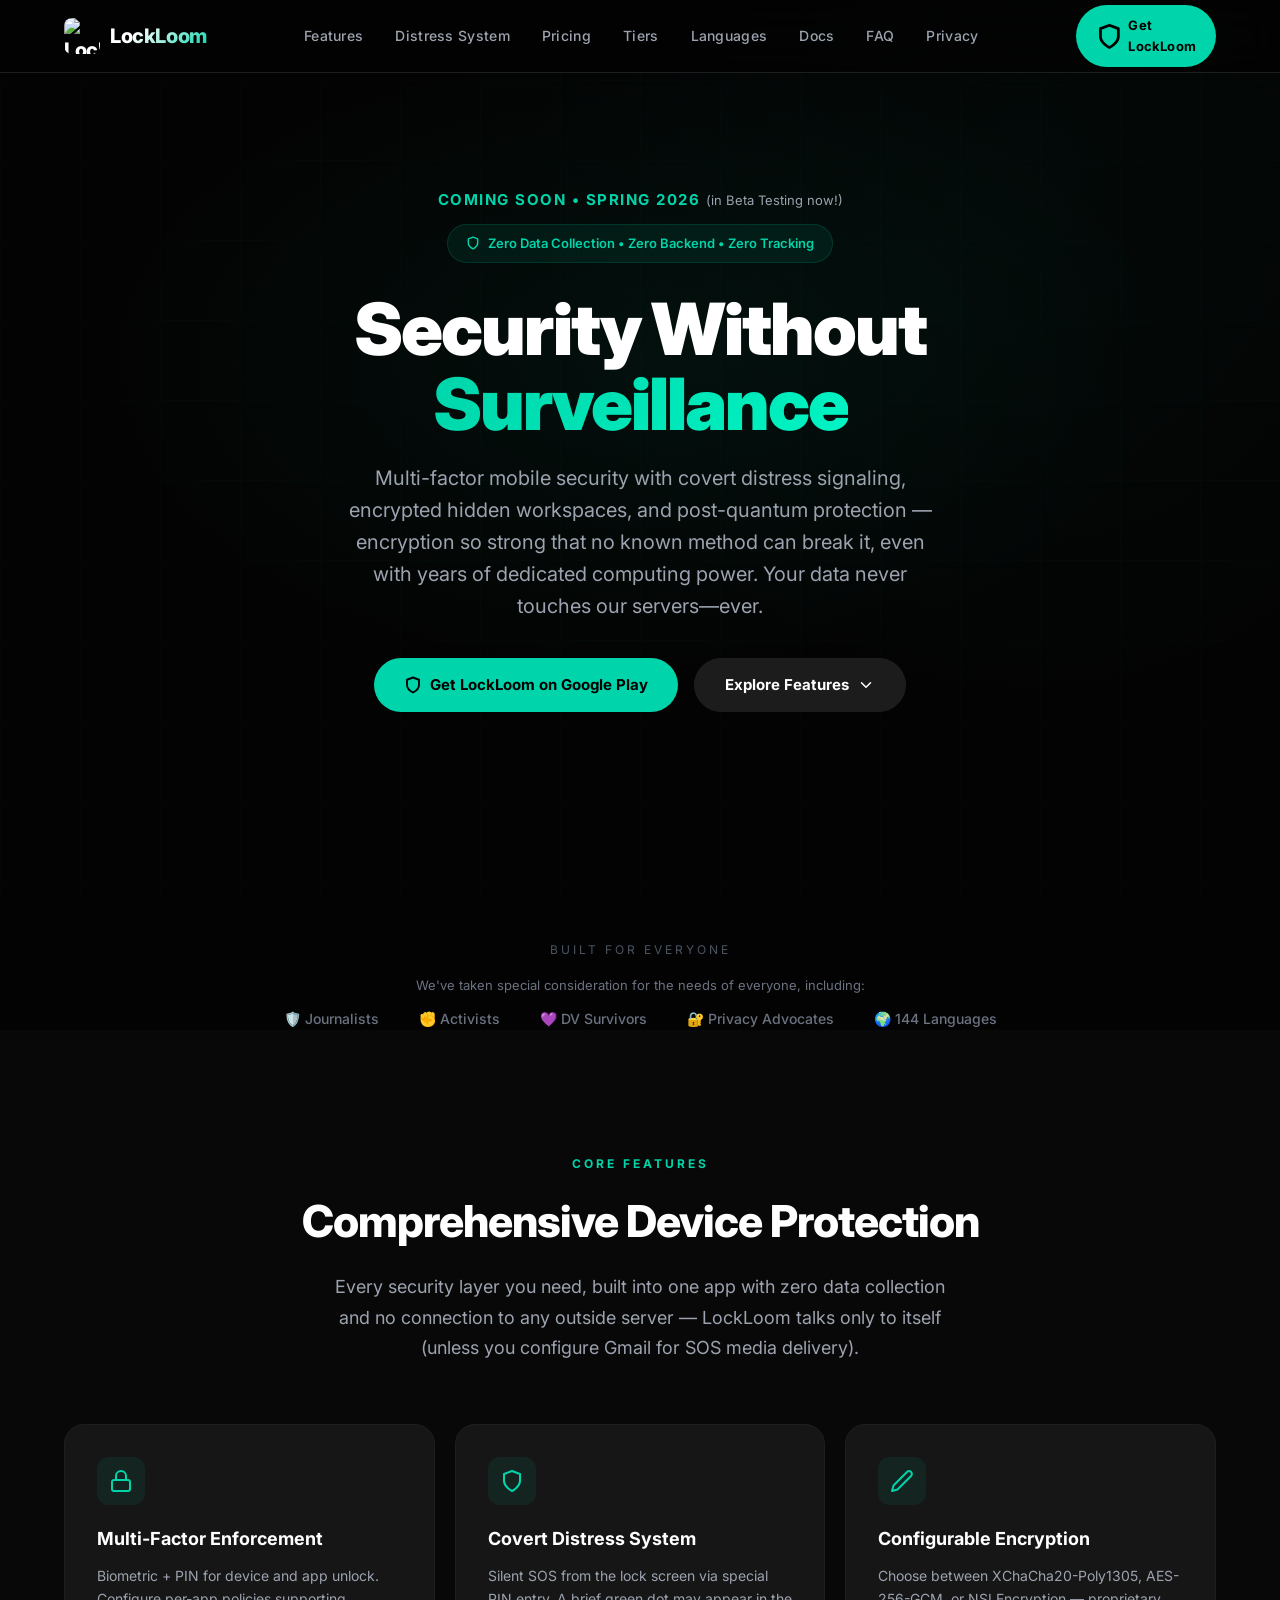
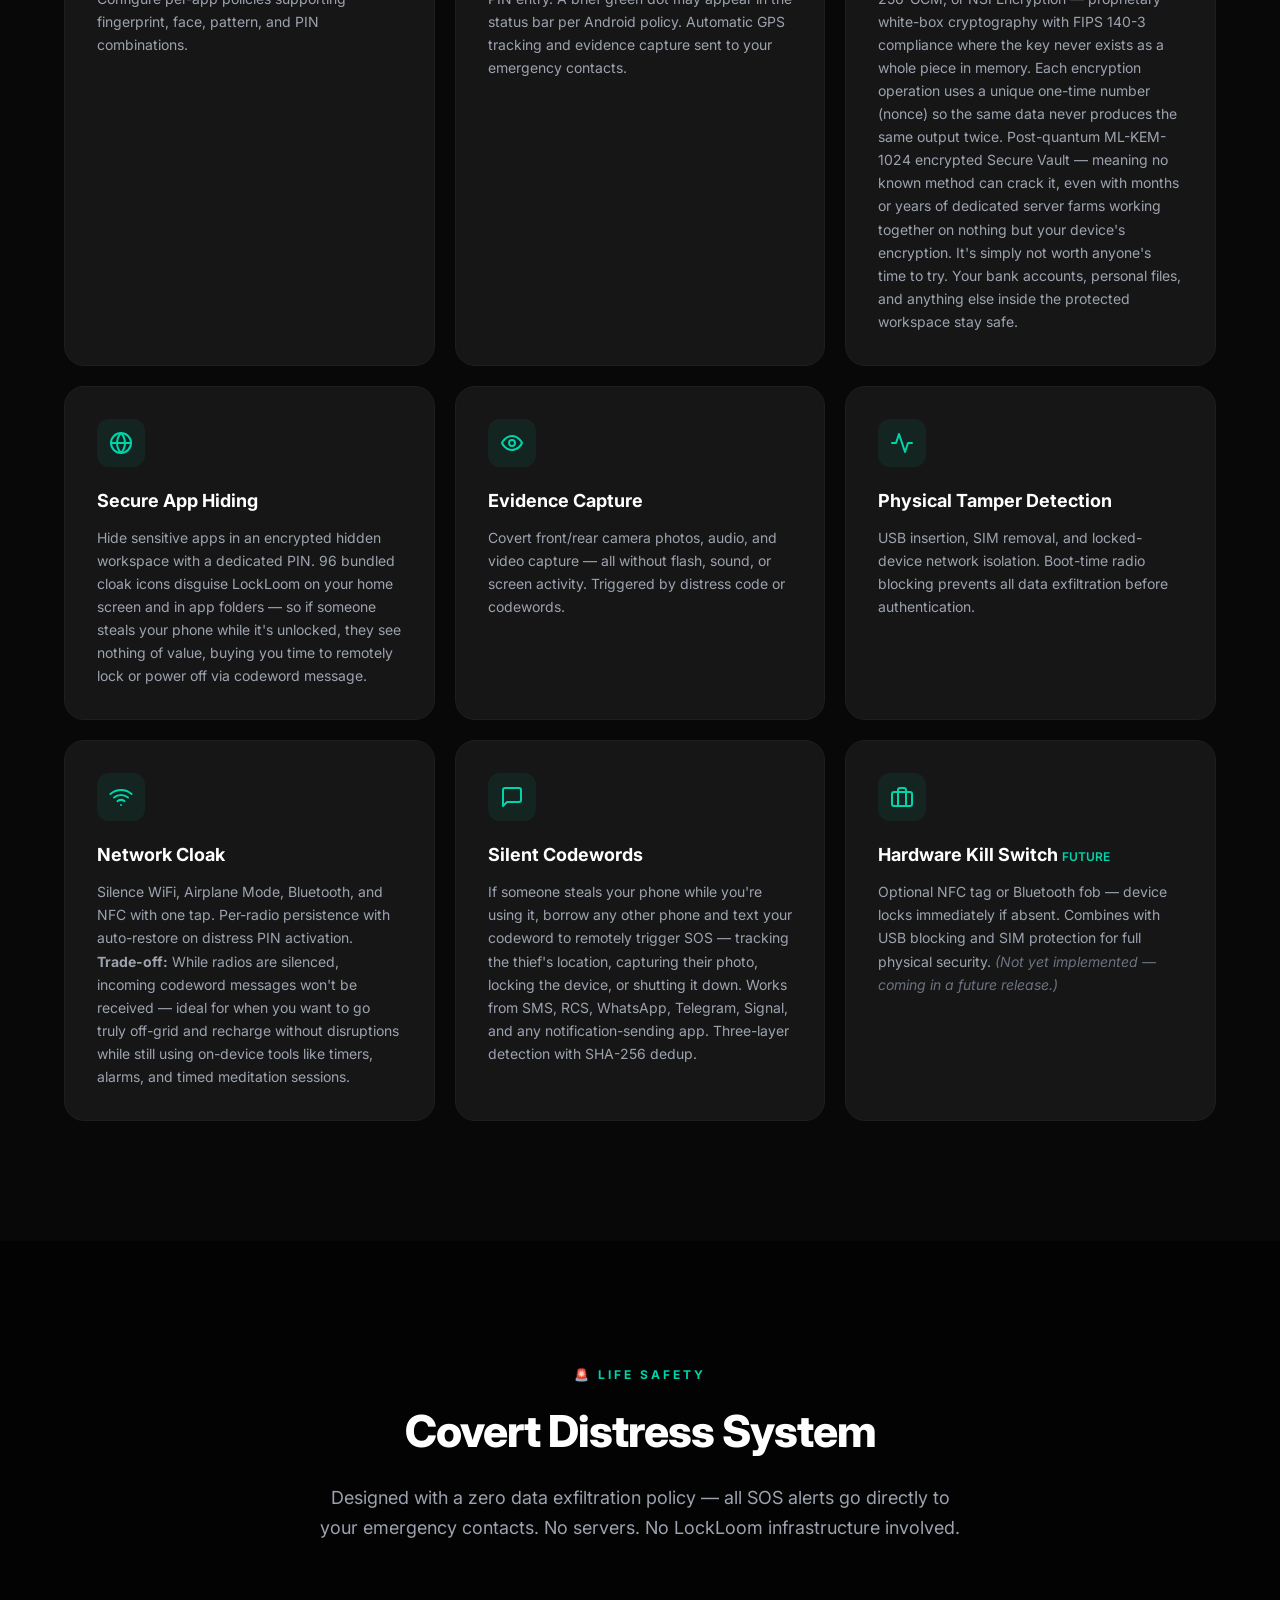
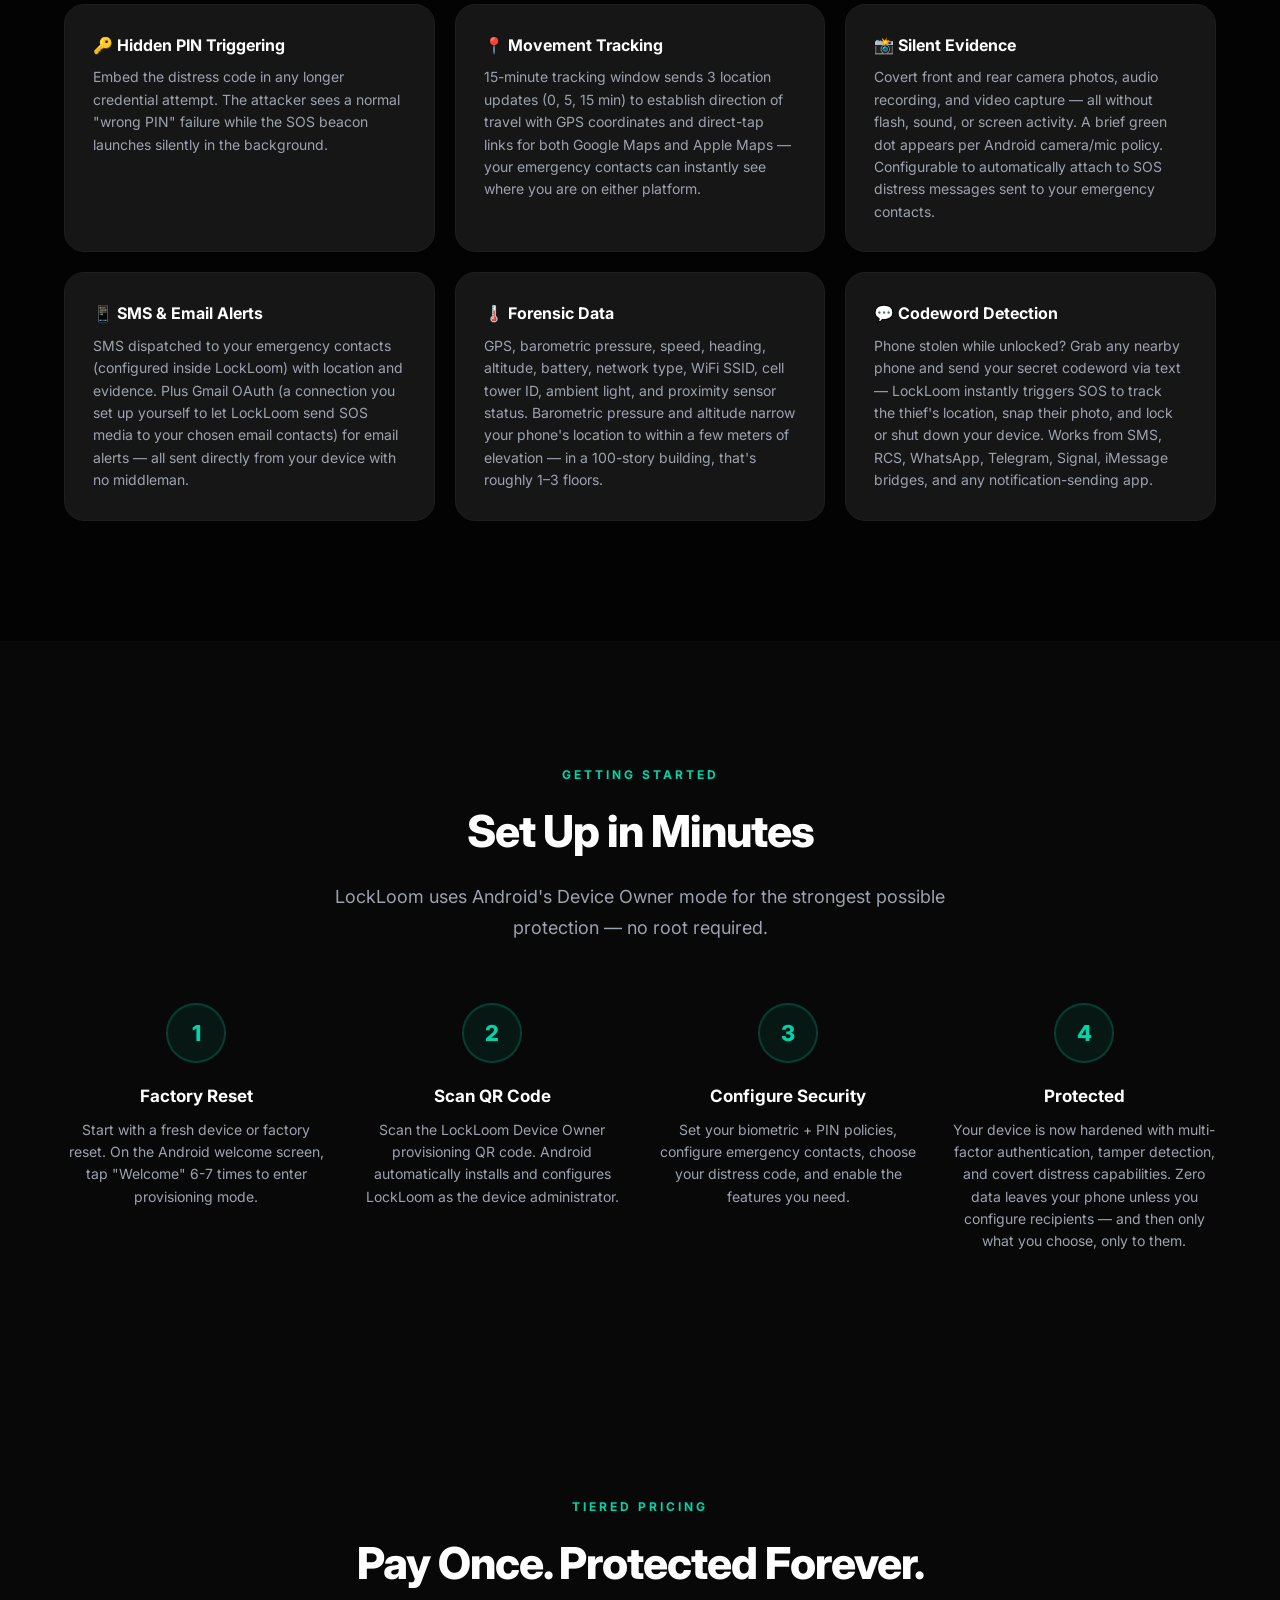
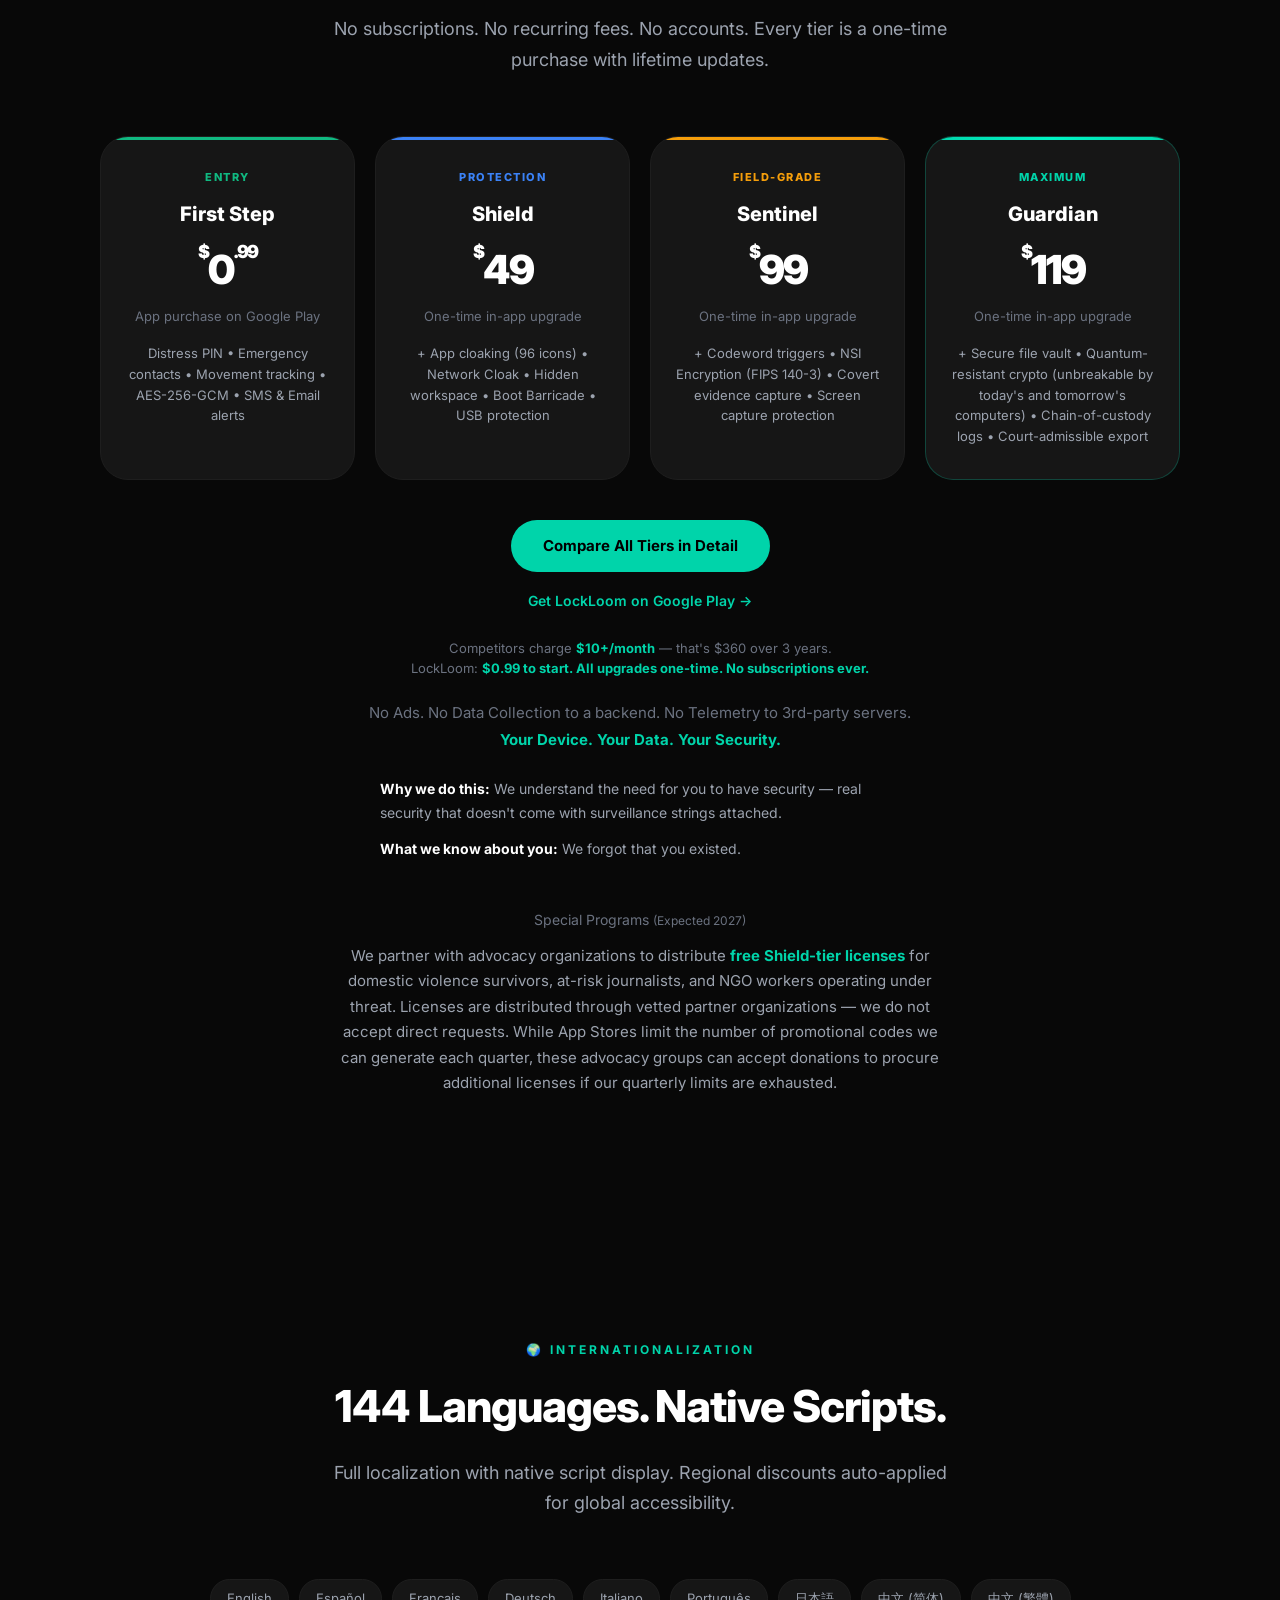
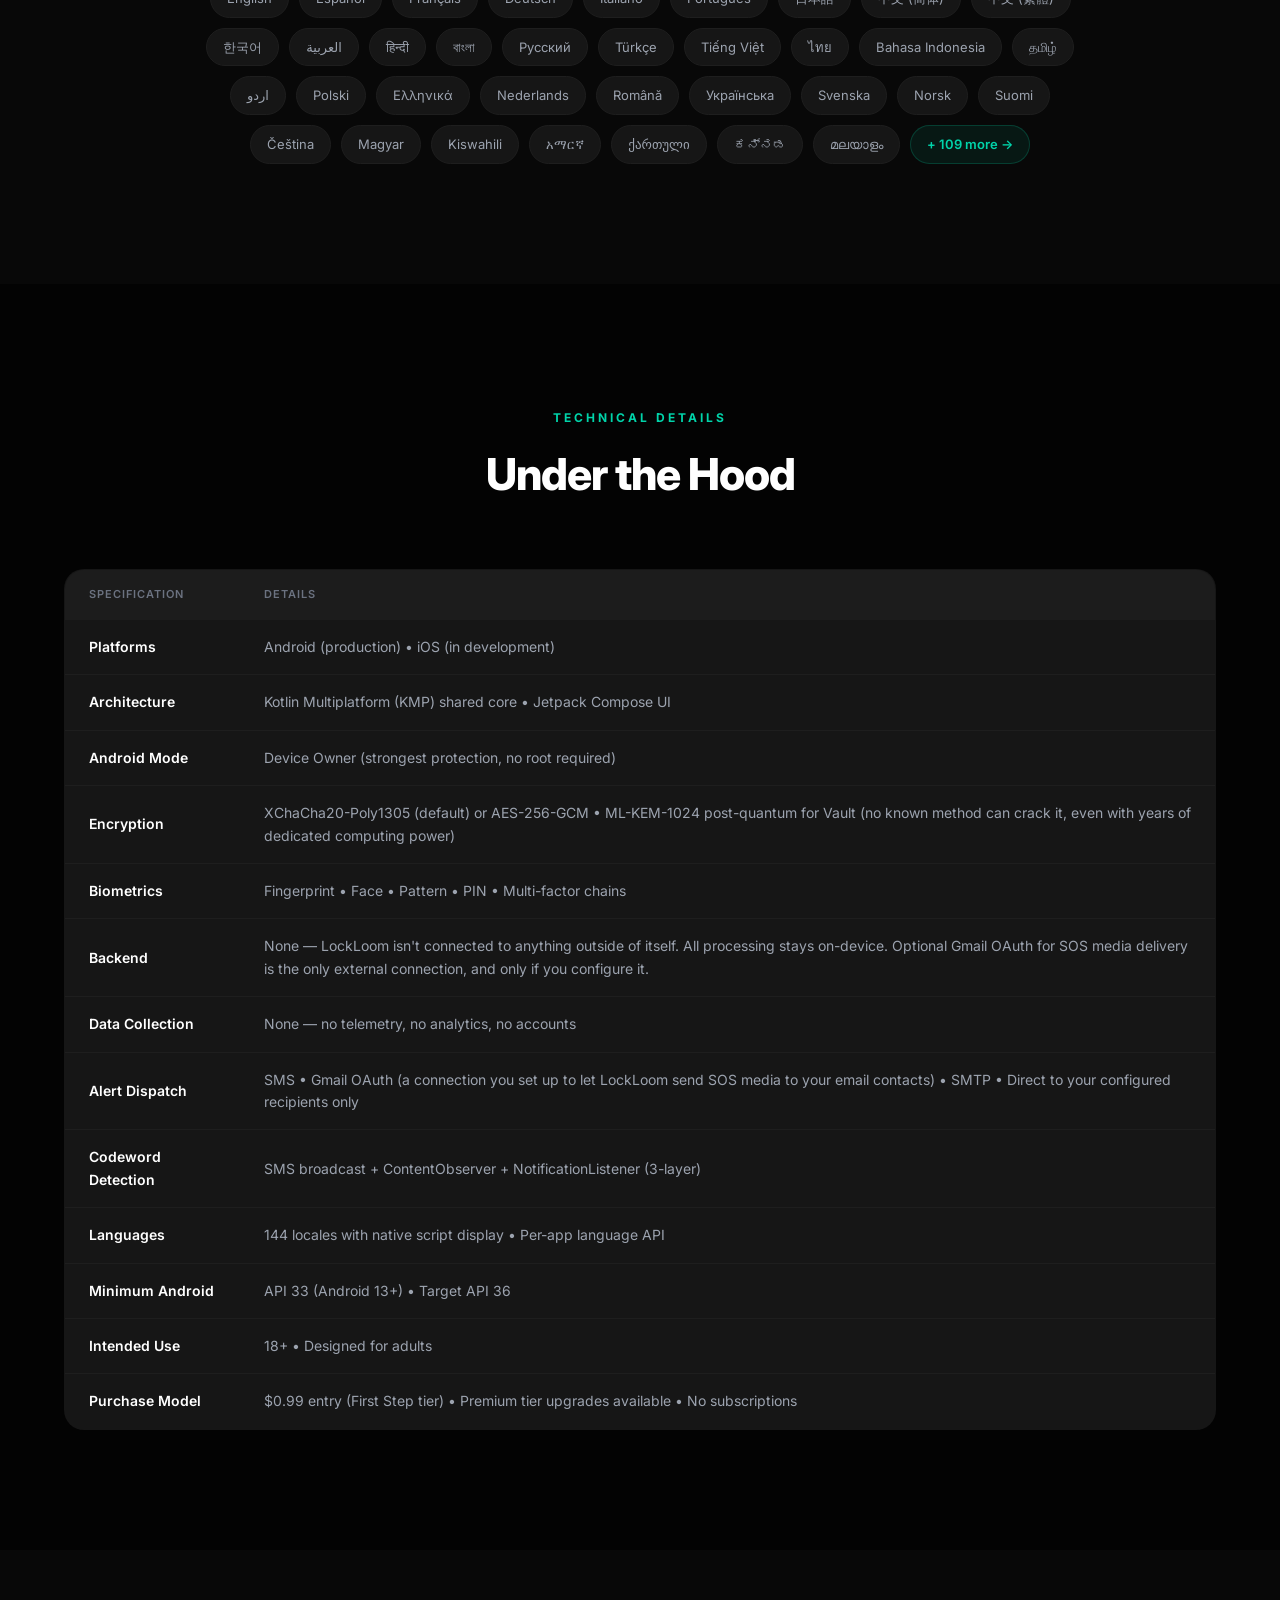
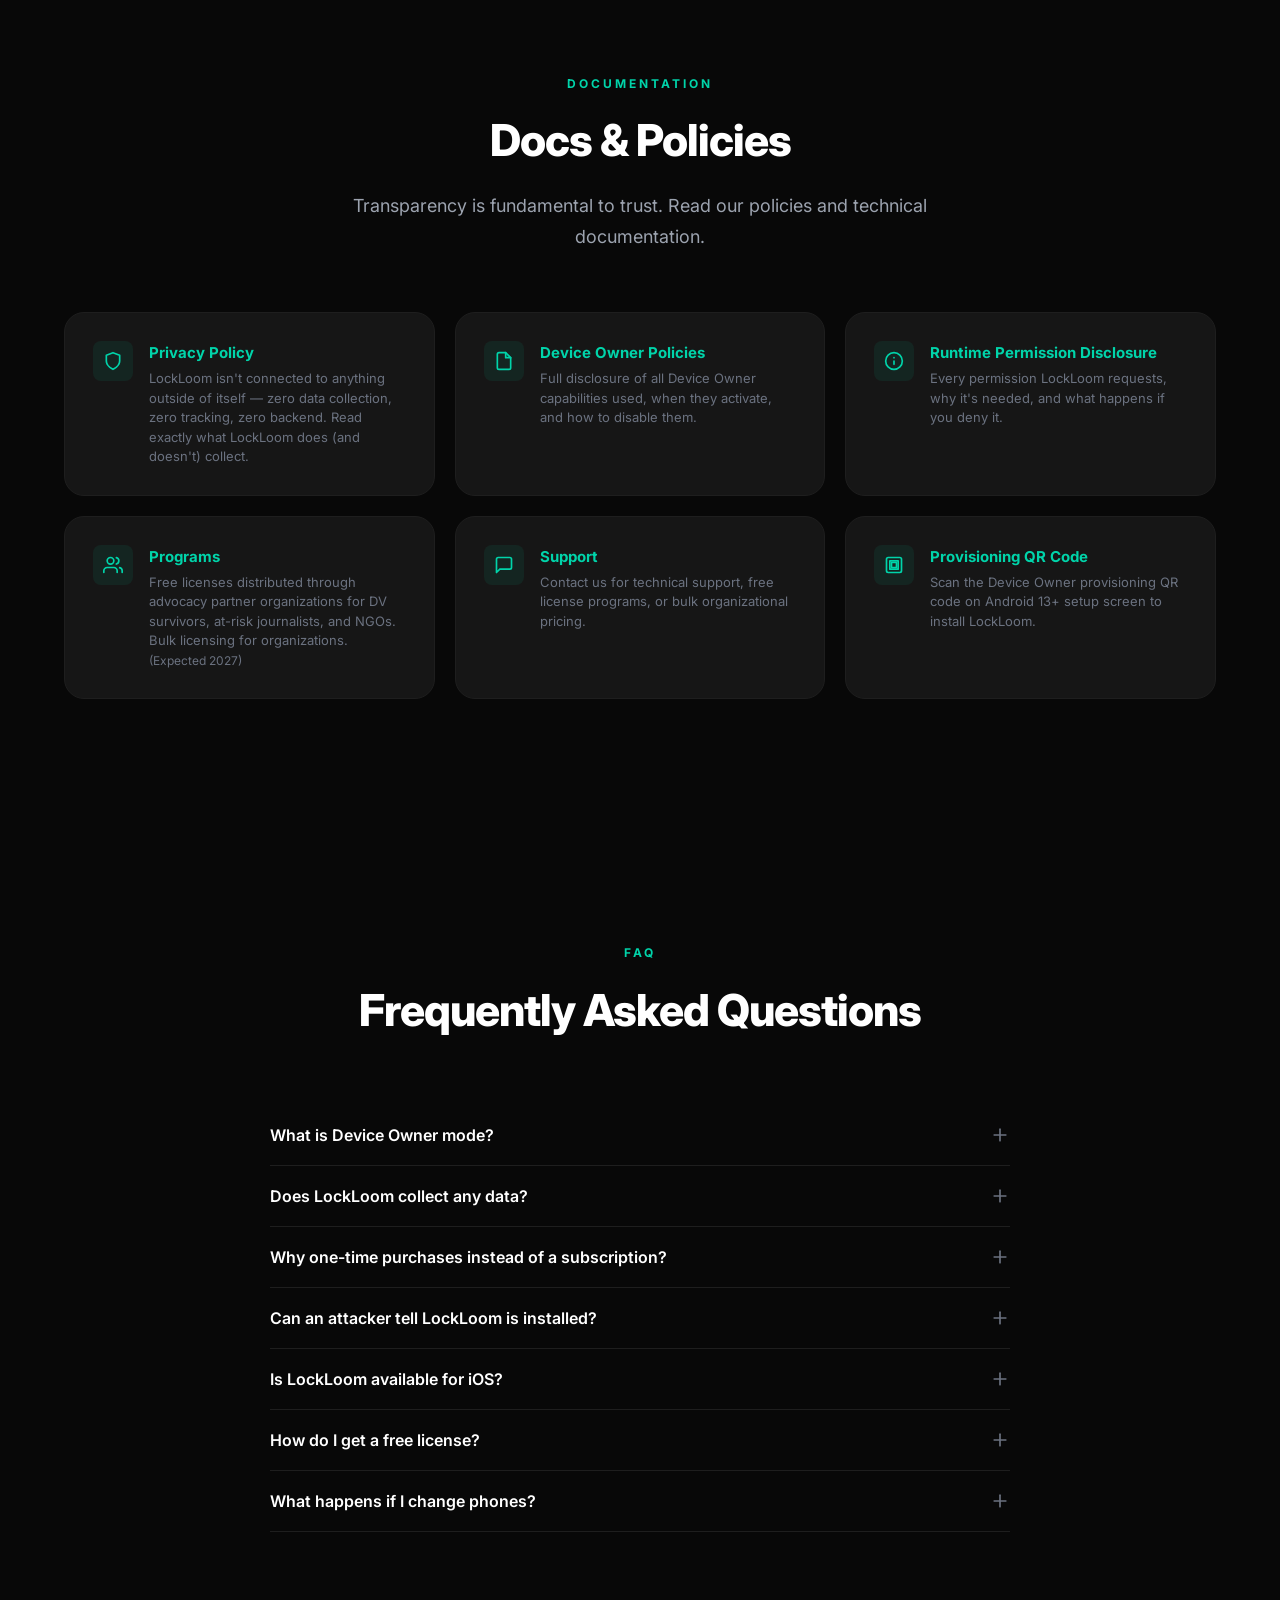
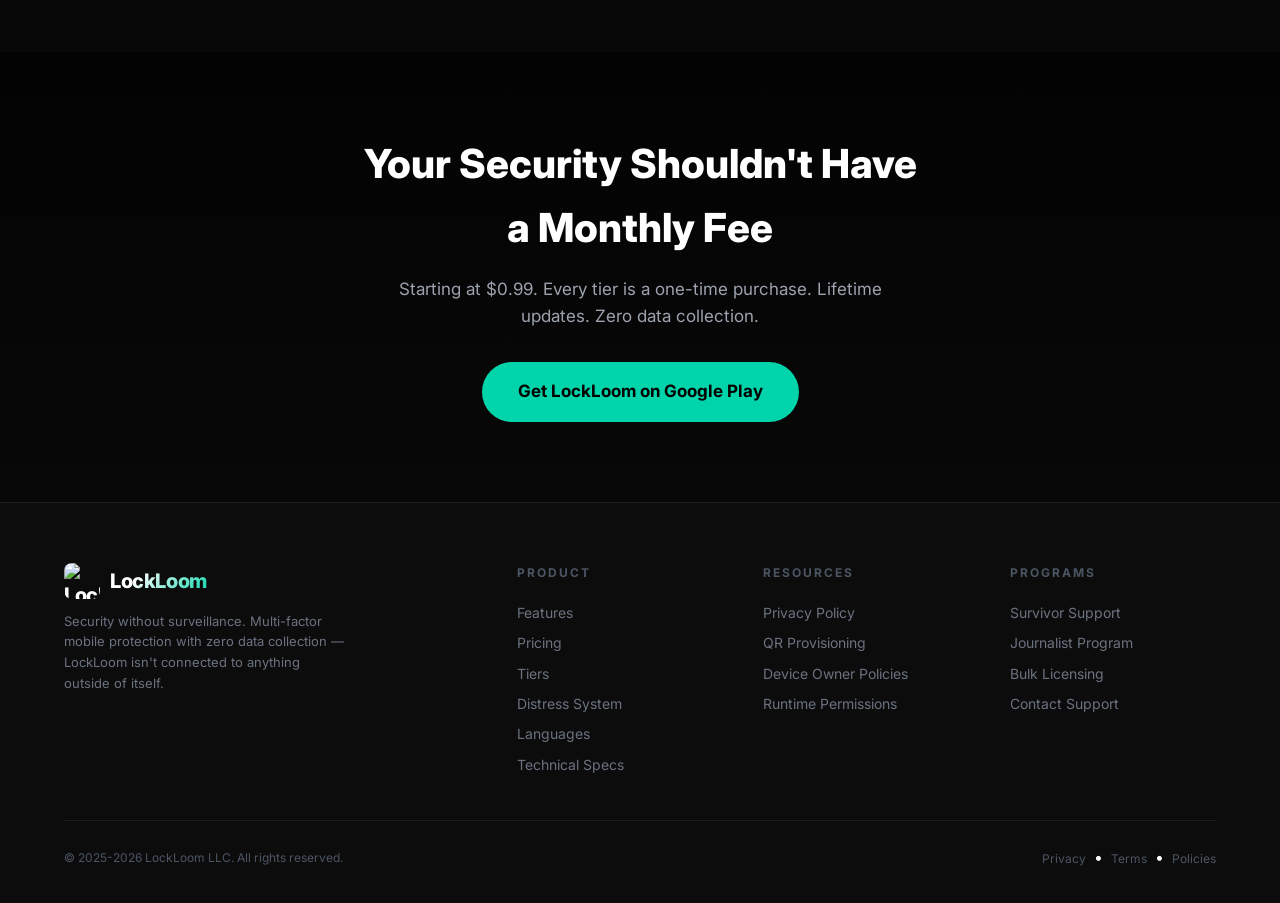
==== commit c51ab1c3: "Add files via upload" ====
--- a/website/index.html
+++ b/website/index.html
@@ -205,19 +205,19 @@
       </div>
       <div class="distress-card fade-in">
         <h3>📍 Movement Tracking</h3>
-        <p>15-minute tracking window sends 3 location updates (0, 5, 15 min) to establish direction of travel with GPS coordinates and Google Maps links.</p>
+        <p>15-minute tracking window sends 3 location updates (0, 5, 15 min) to establish direction of travel with GPS coordinates and direct-tap links for both Google Maps and Apple Maps — your emergency contacts can instantly see where you are on either platform.</p>
       </div>
       <div class="distress-card fade-in">
         <h3>📸 Silent Evidence</h3>
-        <p>Covert front and rear camera photos, audio recording, and video capture — all without flash, sound, or screen activity. A brief green dot appears per Android camera/mic policy. Automatically attached to SOS alerts.</p>
+        <p>Covert front and rear camera photos, audio recording, and video capture — all without flash, sound, or screen activity. A brief green dot appears per Android camera/mic policy. Configurable to automatically attach to SOS distress messages sent to your emergency contacts.</p>
       </div>
       <div class="distress-card fade-in">
         <h3>📱 SMS &amp; Email Alerts</h3>
-        <p>SMS dispatched to your emergency contacts with location and evidence. Plus Gmail OAuth (a connection you set up yourself to let LockLoom send SOS media to your chosen email contacts) for email alerts — all sent directly from your device with no middleman.</p>
+        <p>SMS dispatched to your emergency contacts (configured inside LockLoom) with location and evidence. Plus Gmail OAuth (a connection you set up yourself to let LockLoom send SOS media to your chosen email contacts) for email alerts — all sent directly from your device with no middleman.</p>
       </div>
       <div class="distress-card fade-in">
         <h3>🌡️ Forensic Data</h3>
-        <p>GPS, barometric pressure, speed, heading, altitude, battery, network type, WiFi SSID, cell tower ID, ambient light, and proximity sensor status.</p>
+        <p>GPS, barometric pressure, speed, heading, altitude, battery, network type, WiFi SSID, cell tower ID, ambient light, and proximity sensor status. Barometric pressure and altitude narrow your phone's location to within a few meters of elevation — in a 100-story building, that's roughly 1–3 floors.</p>
       </div>
       <div class="distress-card fade-in">
         <h3>💬 Codeword Detection</h3>
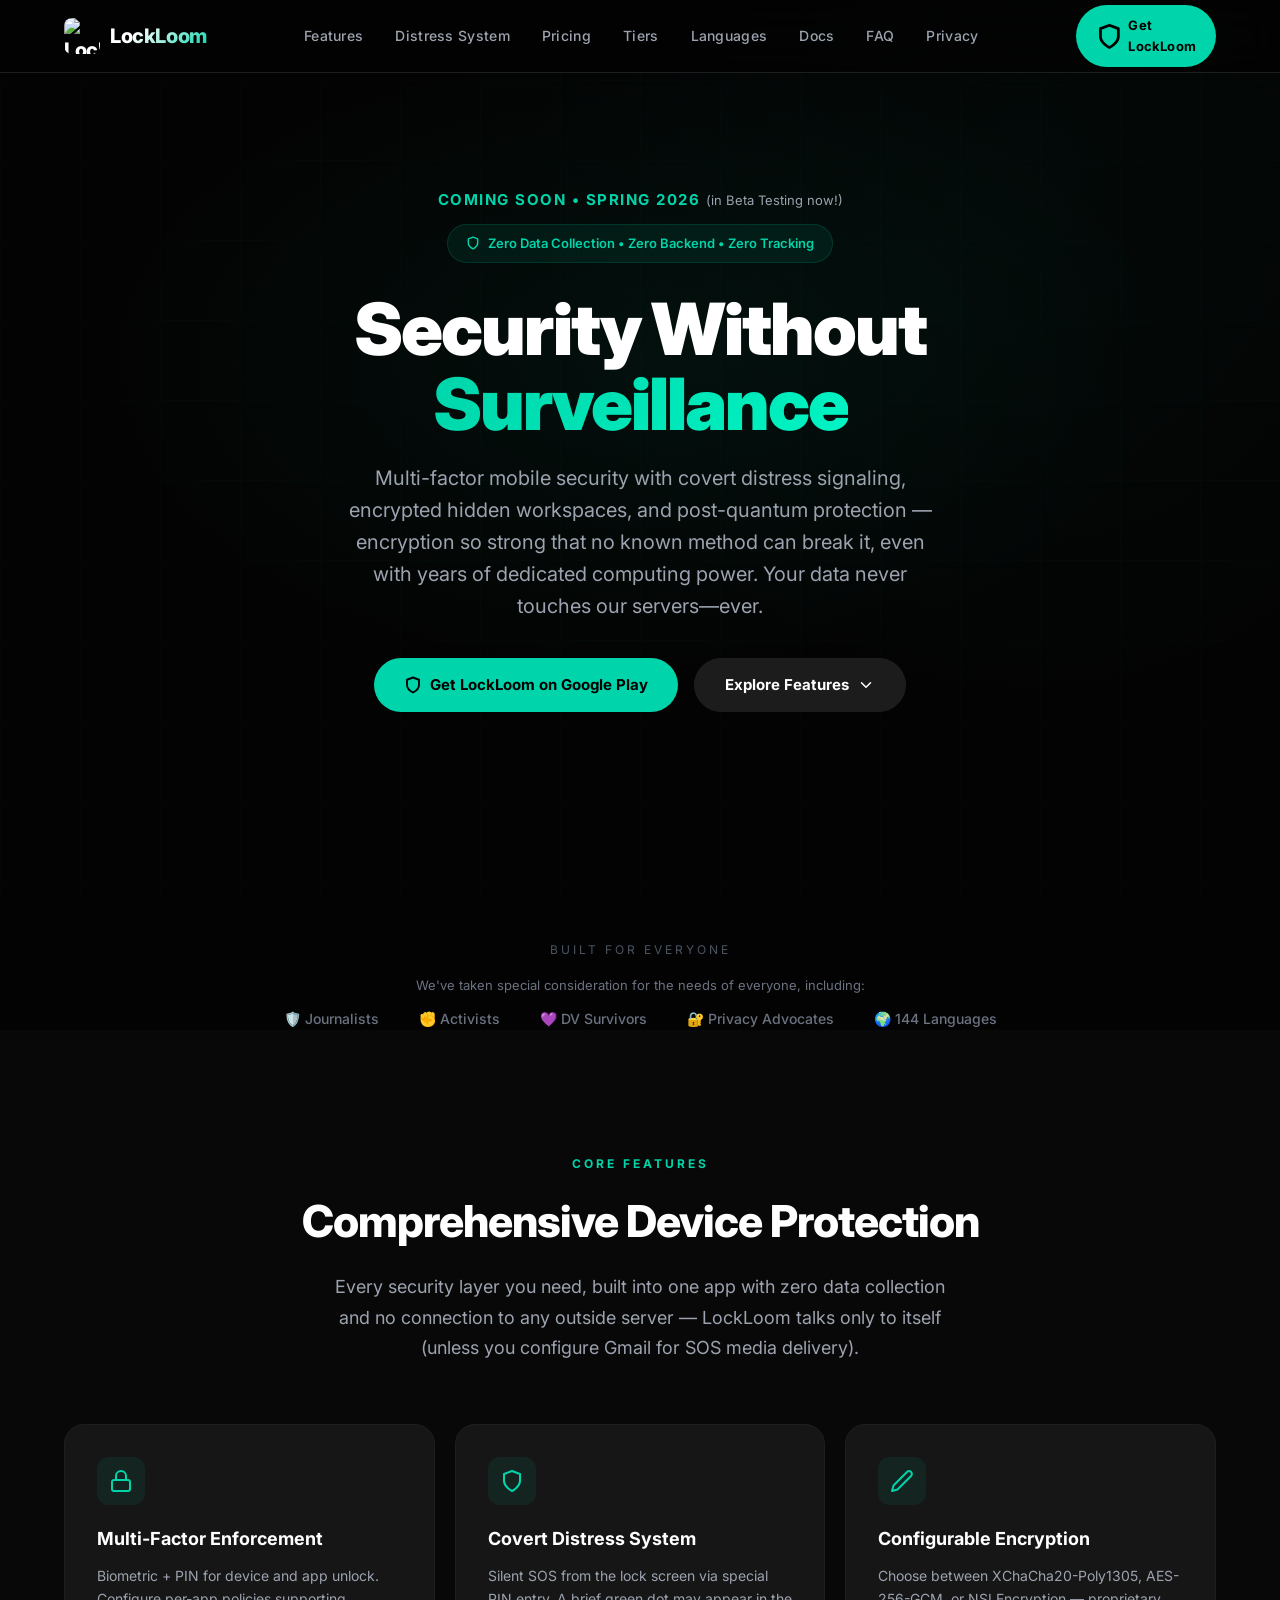
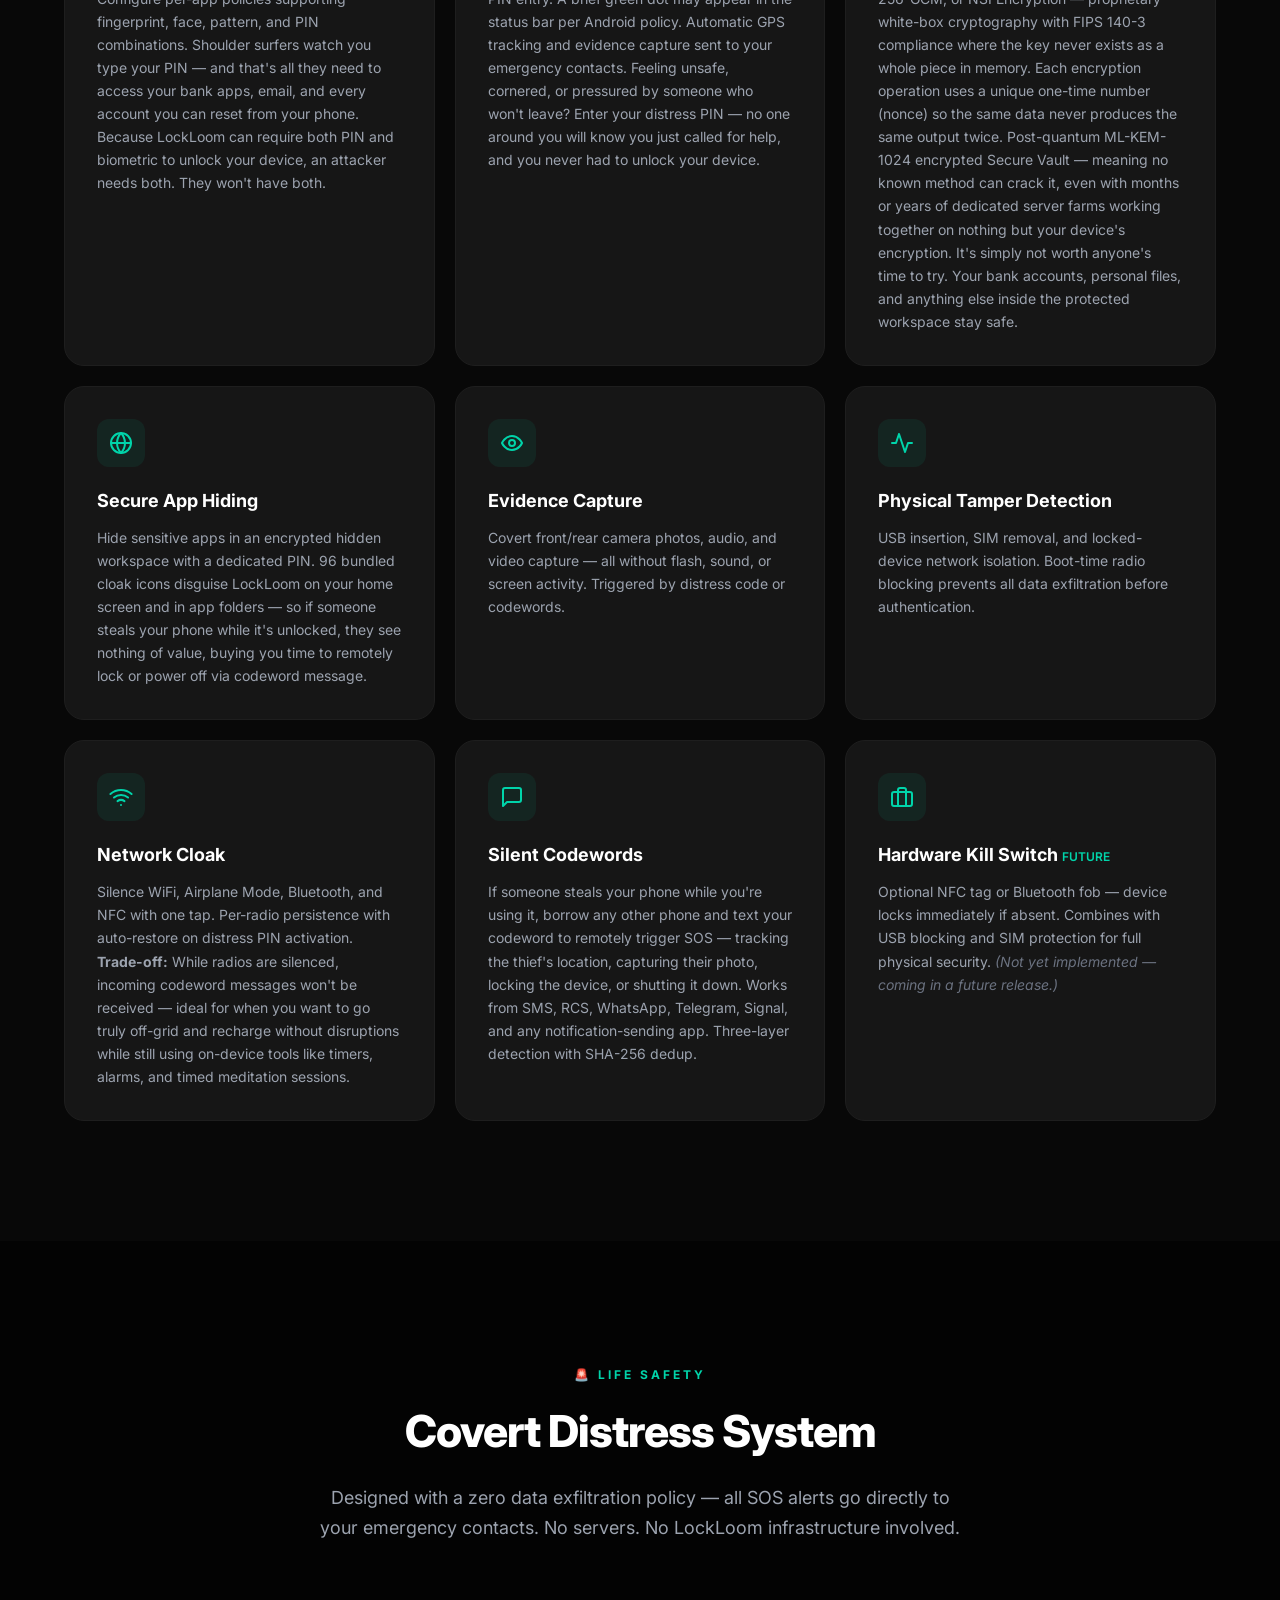
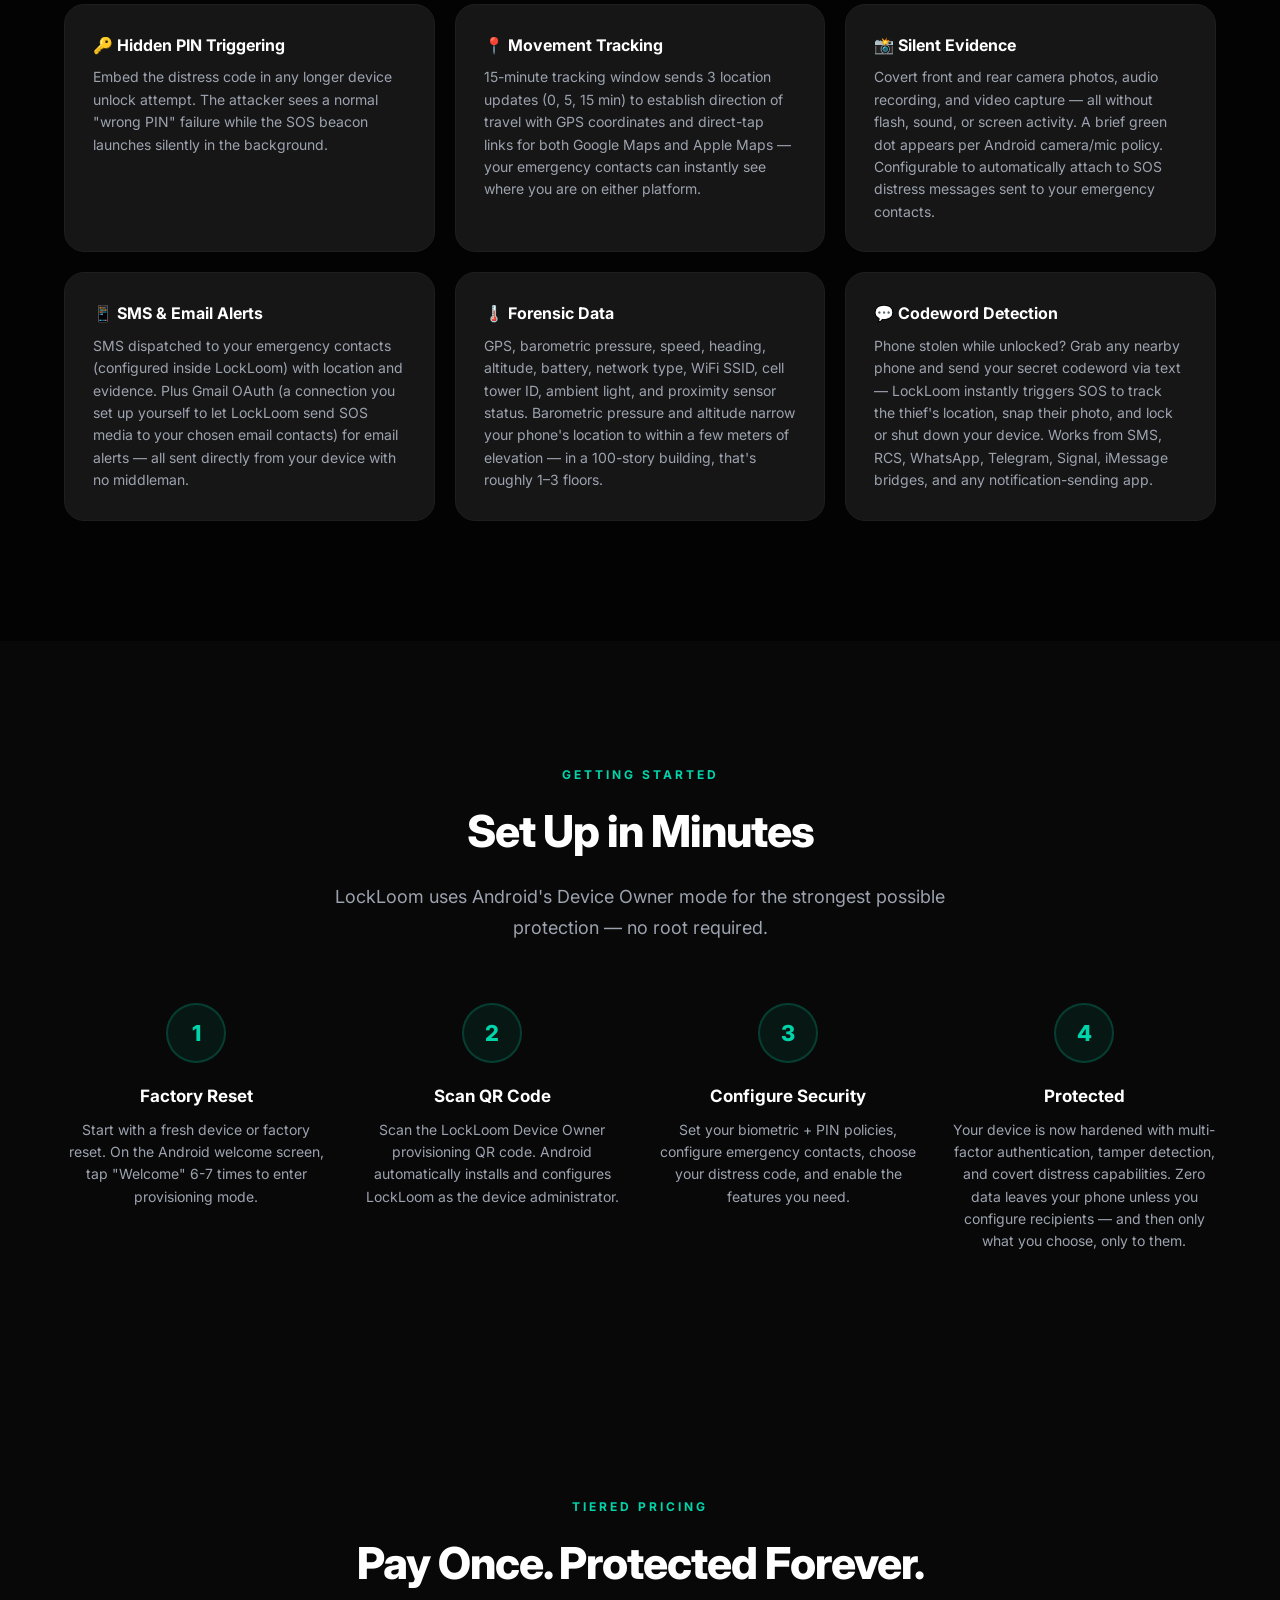
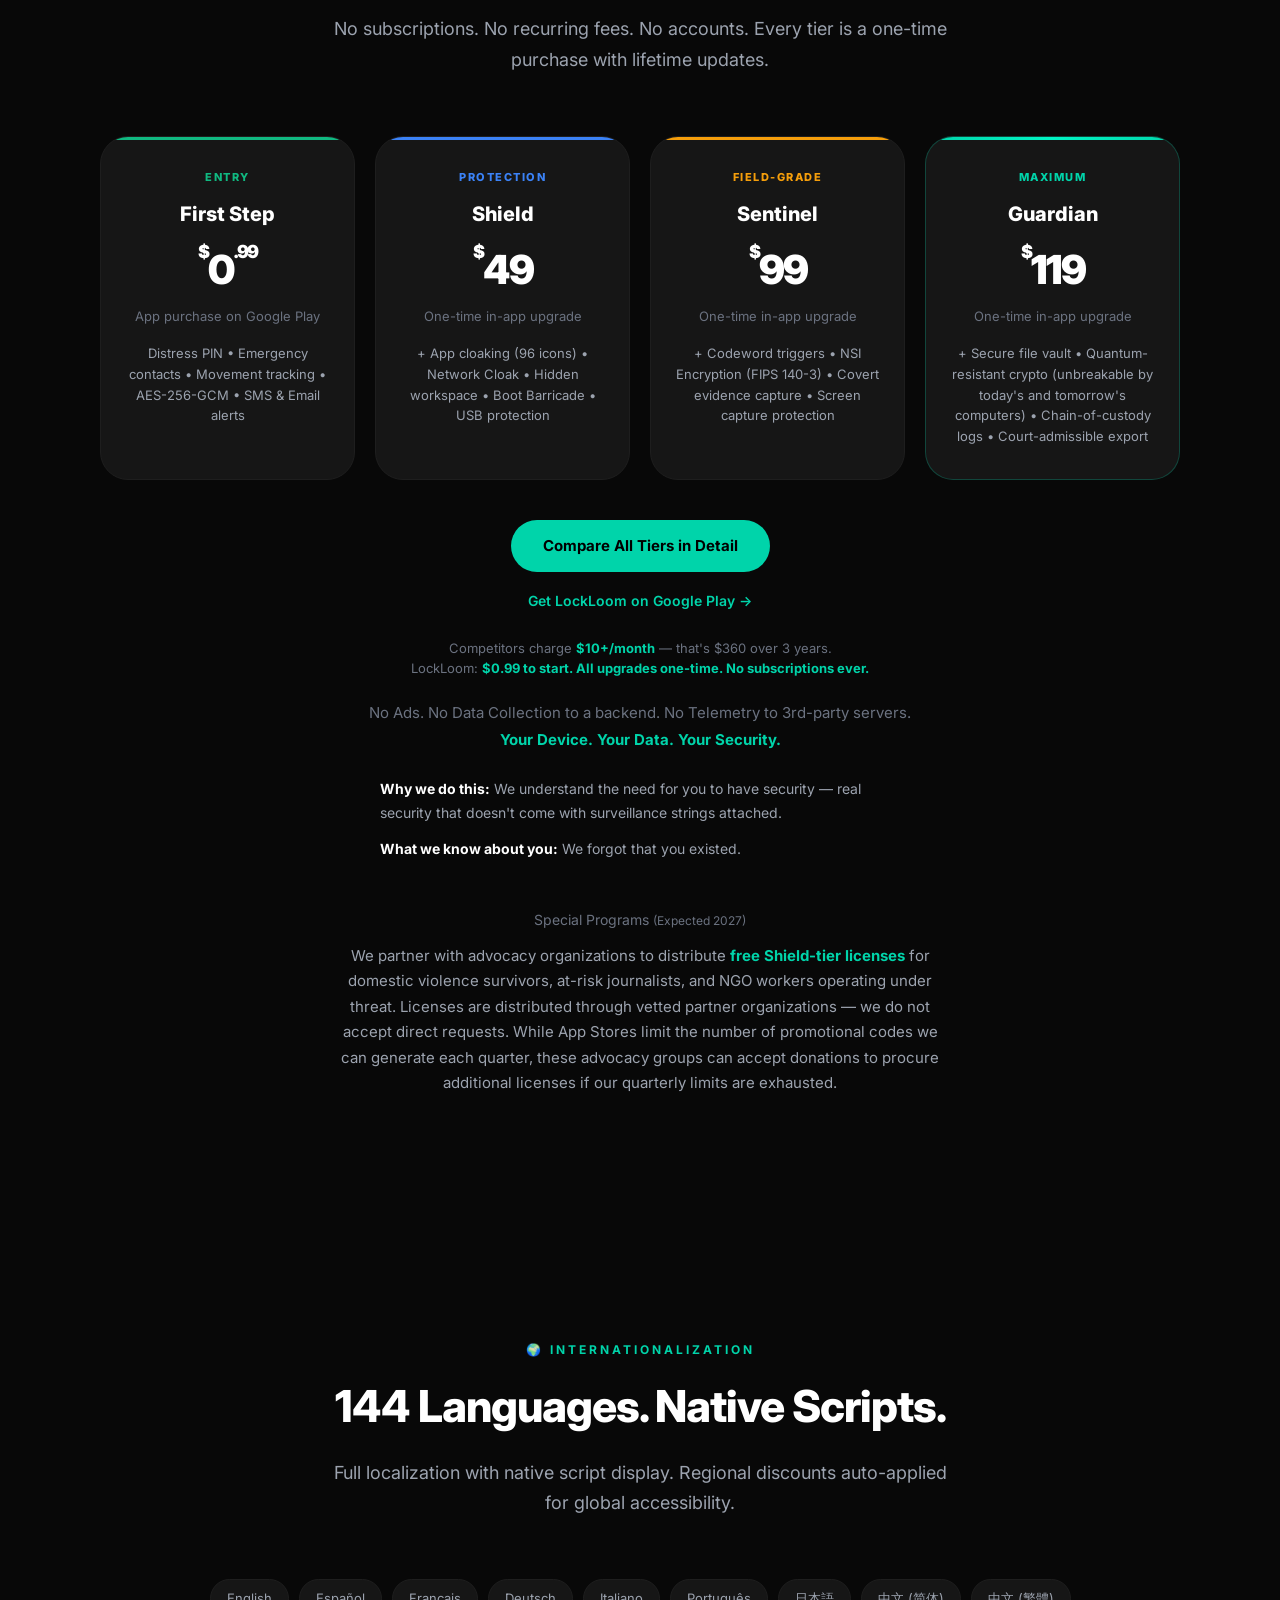
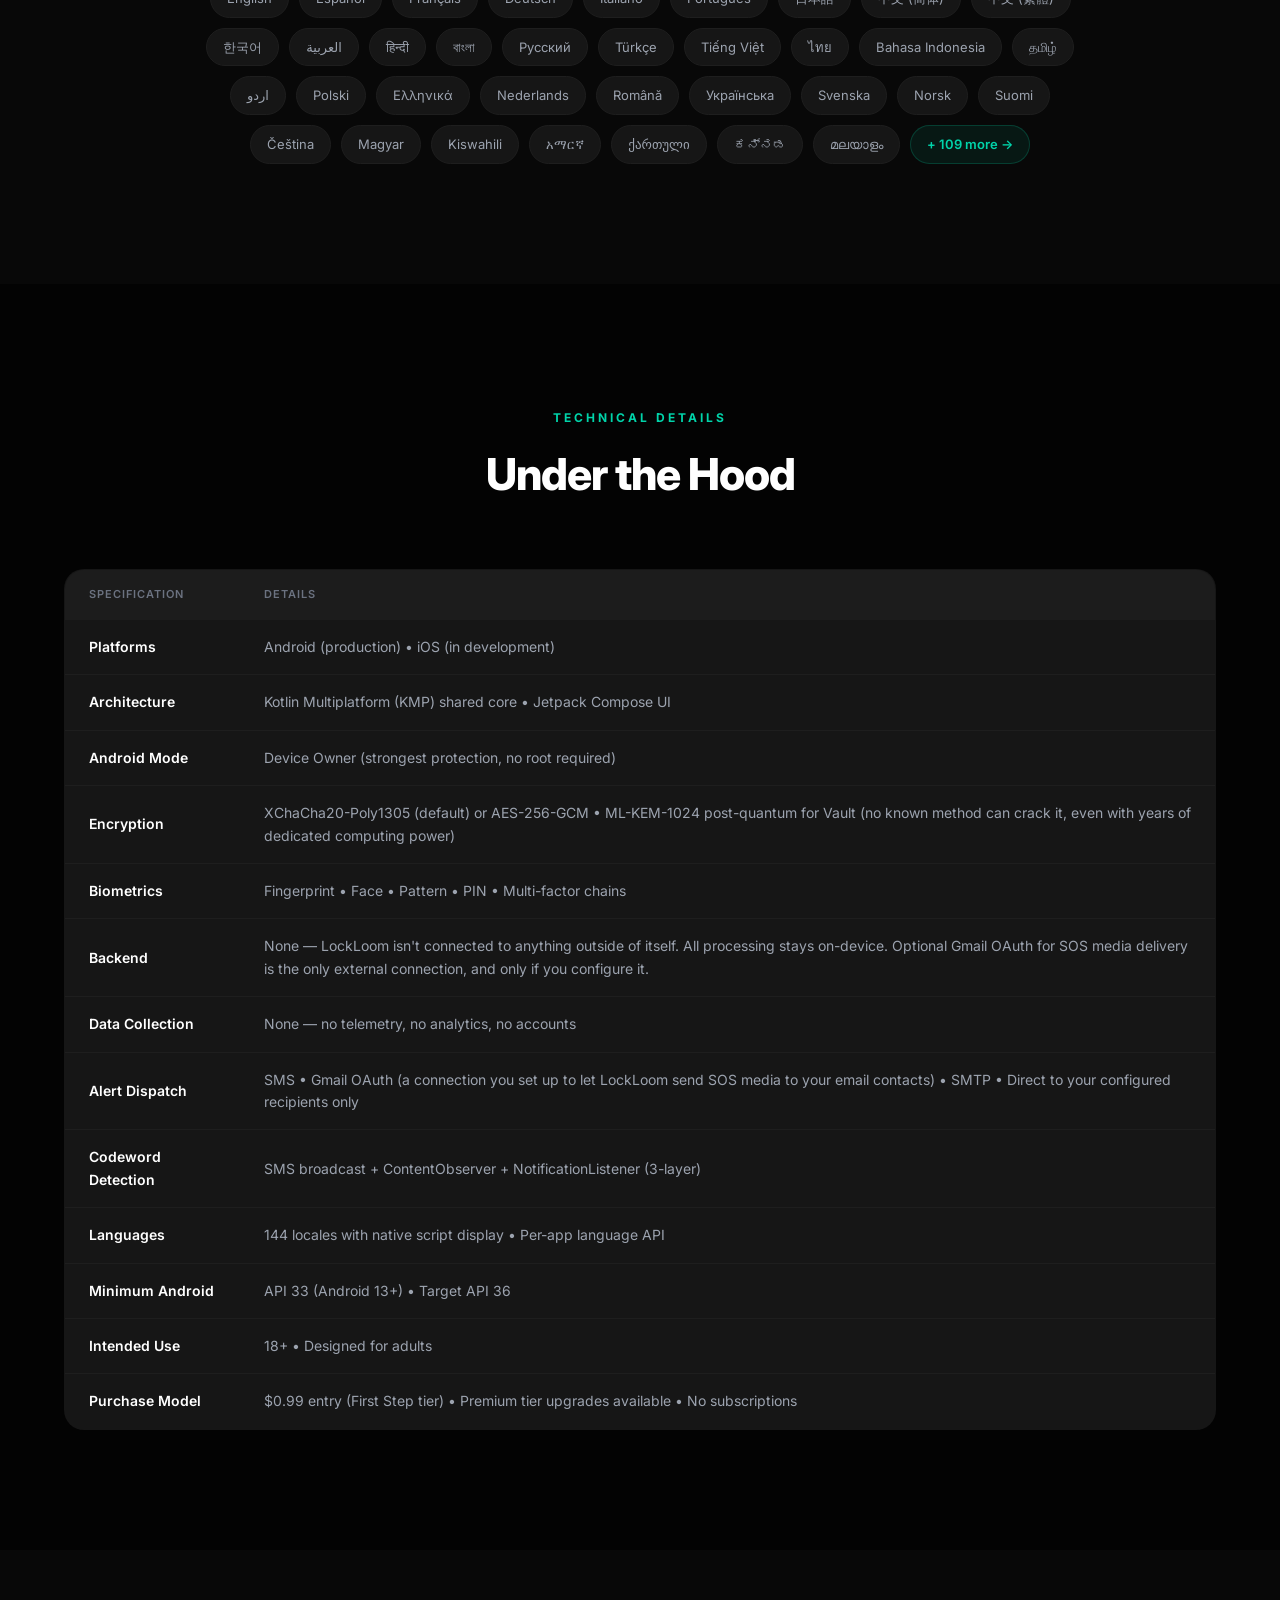
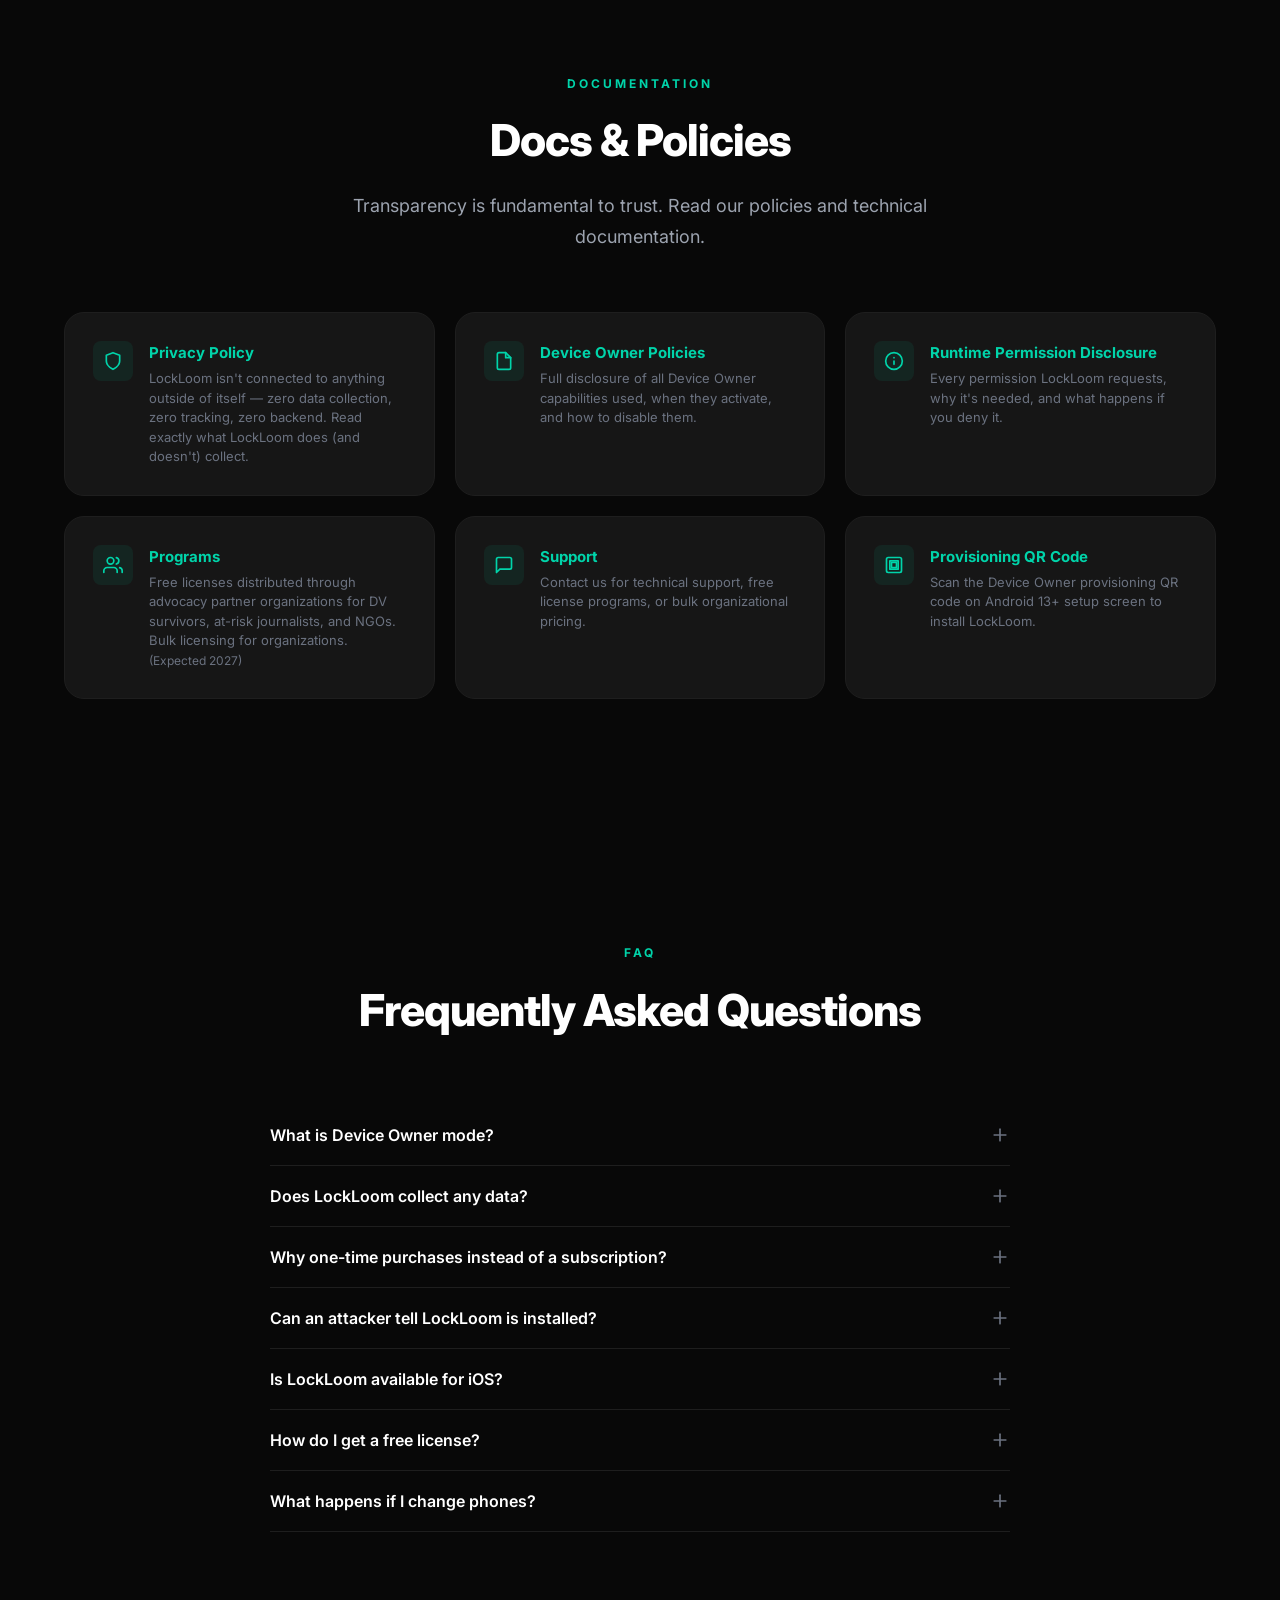
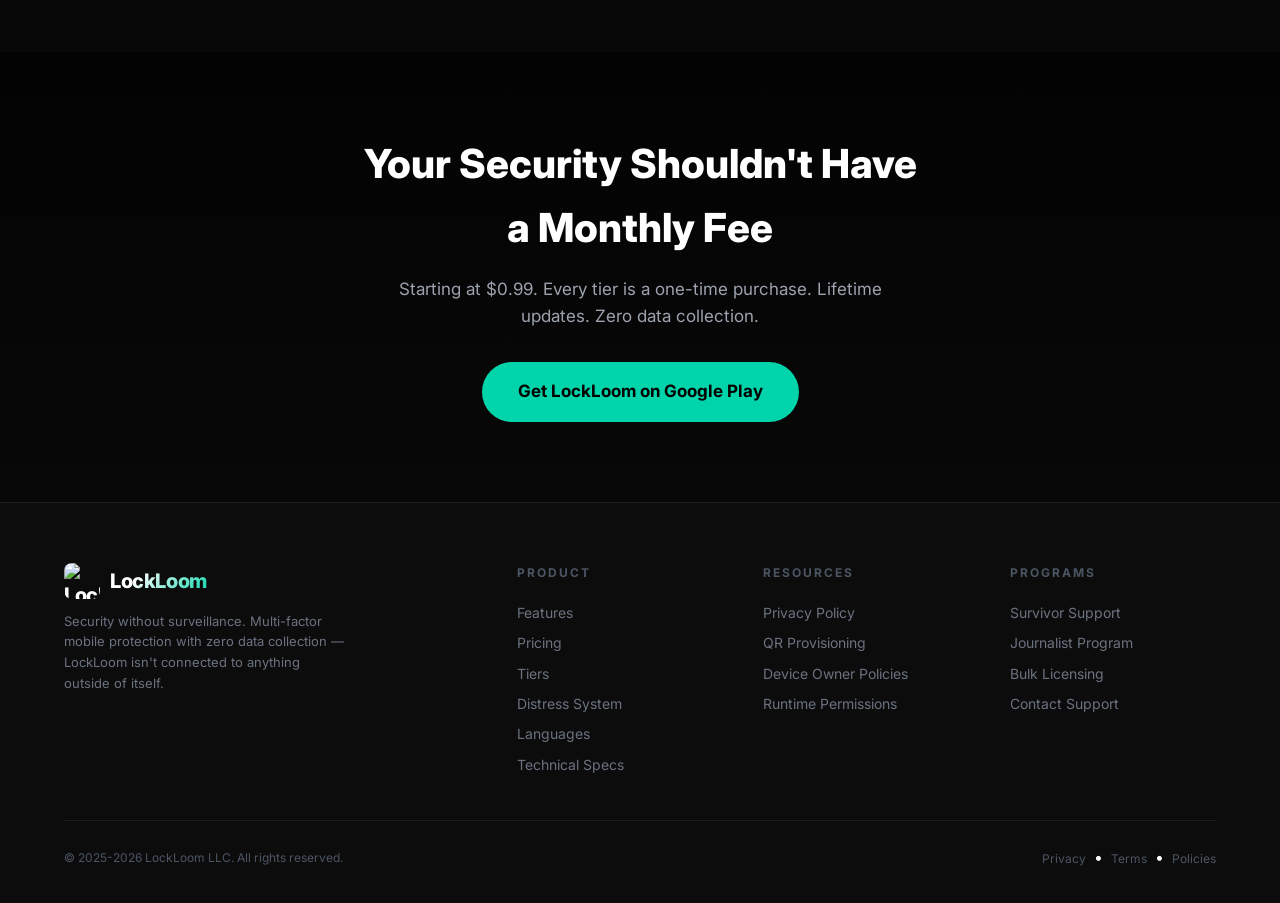
==== commit 13c98183: "Add files via upload" ====
--- a/website/index.html
+++ b/website/index.html
@@ -117,7 +117,7 @@
           <svg viewBox="0 0 24 24" fill="none" stroke="currentColor" stroke-width="2" stroke-linecap="round" stroke-linejoin="round"><rect x="3" y="11" width="18" height="11" rx="2" ry="2"/><path d="M7 11V7a5 5 0 0 1 10 0v4"/></svg>
         </div>
         <h3>Multi-Factor Enforcement</h3>
-        <p>Biometric + PIN for device and app unlock. Configure per-app policies supporting fingerprint, face, pattern, and PIN combinations.</p>
+        <p>Biometric + PIN for device and app unlock. Configure per-app policies supporting fingerprint, face, pattern, and PIN combinations. Shoulder surfers watch you type your PIN — and that's all they need to access your bank apps, email, and every account you can reset from your phone. Because LockLoom can require both PIN and biometric to unlock your device, an attacker needs both. They won't have both.</p>
       </div>
 
       <div class="feature-card fade-in">
@@ -125,7 +125,7 @@
           <svg viewBox="0 0 24 24" fill="none" stroke="currentColor" stroke-width="2" stroke-linecap="round" stroke-linejoin="round"><path d="M12 22s8-4 8-10V5l-8-3-8 3v7c0 6 8 10 8 10z"/></svg>
         </div>
         <h3>Covert Distress System</h3>
-        <p>Silent SOS from the lock screen via special PIN entry. A brief green dot may appear in the status bar per Android policy. Automatic GPS tracking and evidence capture sent to your emergency contacts.</p>
+        <p>Silent SOS from the lock screen via special PIN entry. A brief green dot may appear in the status bar per Android policy. Automatic GPS tracking and evidence capture sent to your emergency contacts. Feeling unsafe, cornered, or pressured by someone who won't leave? Enter your distress PIN — no one around you will know you just called for help, and you never had to unlock your device.</p>
       </div>
 
       <div class="feature-card fade-in">
@@ -201,7 +201,7 @@
     <div class="distress__grid">
       <div class="distress-card fade-in">
         <h3>🔑 Hidden PIN Triggering</h3>
-        <p>Embed the distress code in any longer credential attempt. The attacker sees a normal "wrong PIN" failure while the SOS beacon launches silently in the background.</p>
+        <p>Embed the distress code in any longer device unlock attempt. The attacker sees a normal "wrong PIN" failure while the SOS beacon launches silently in the background.</p>
       </div>
       <div class="distress-card fade-in">
         <h3>📍 Movement Tracking</h3>
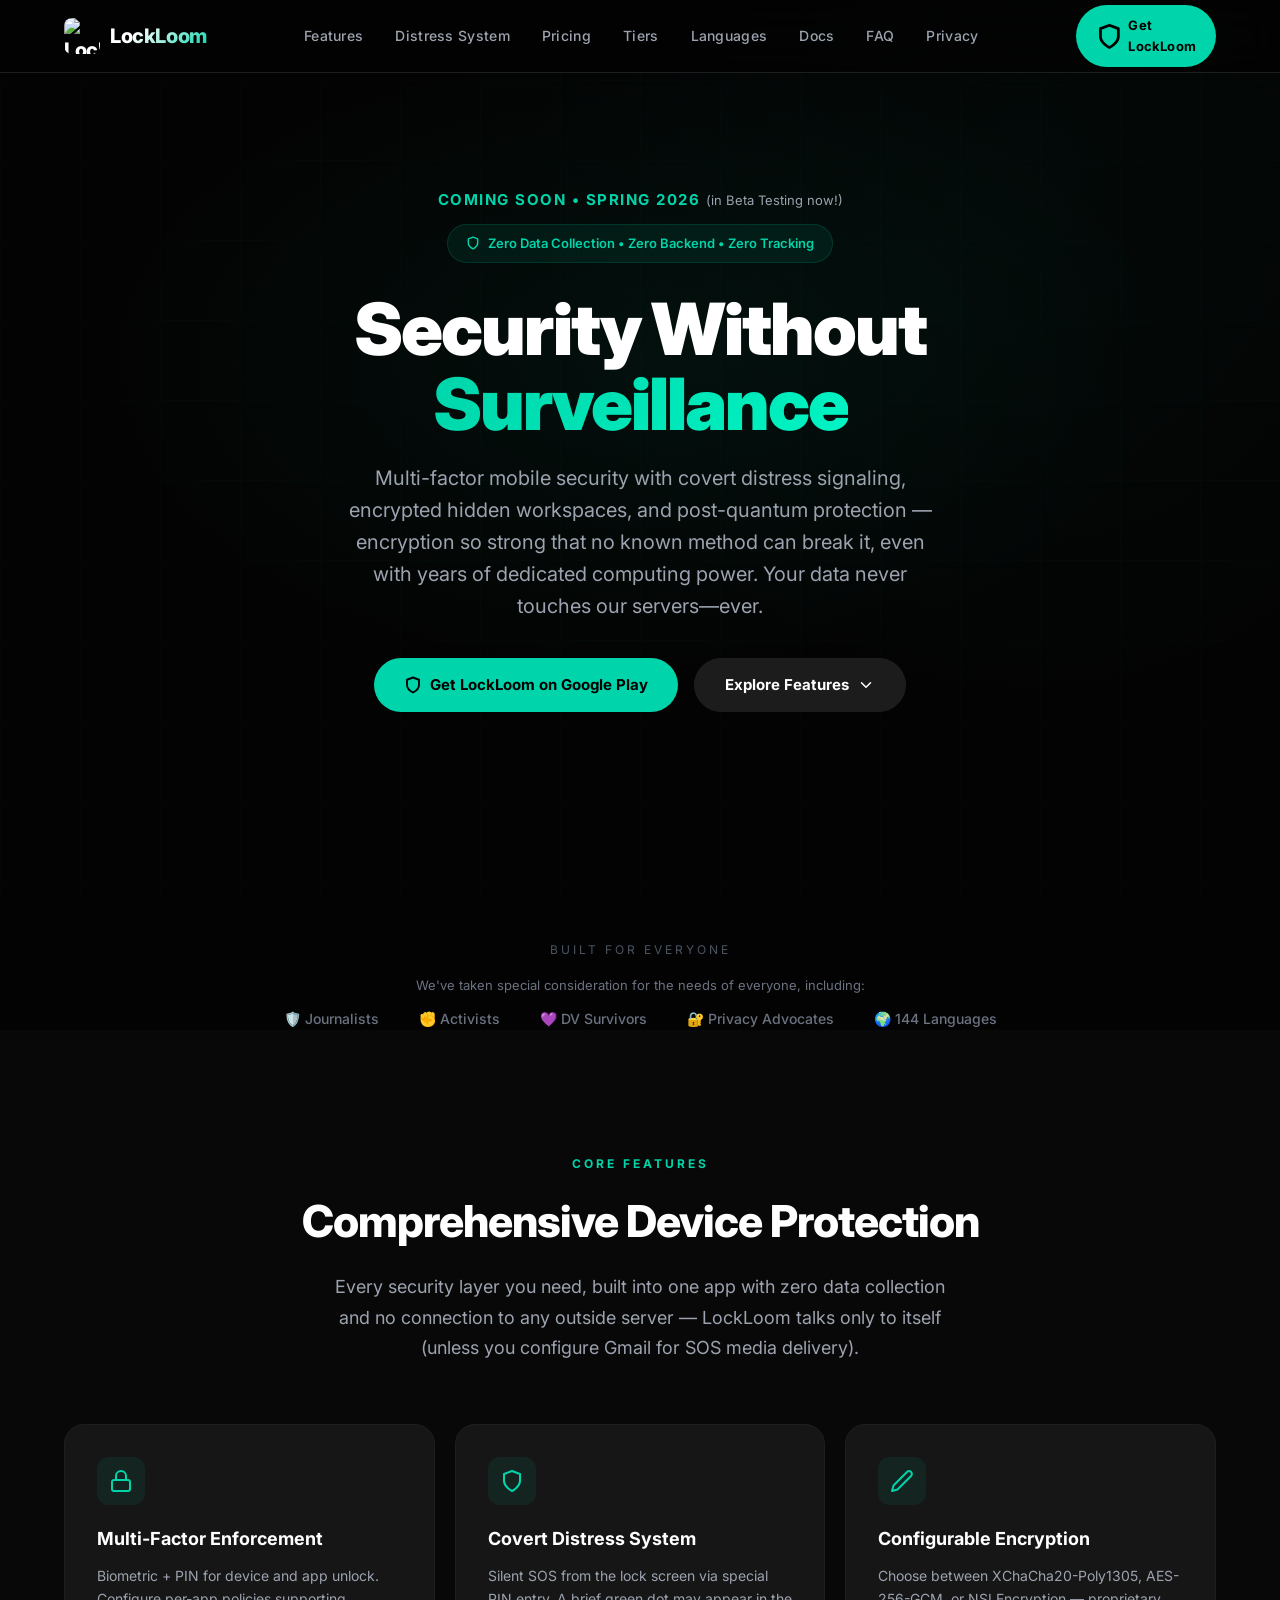
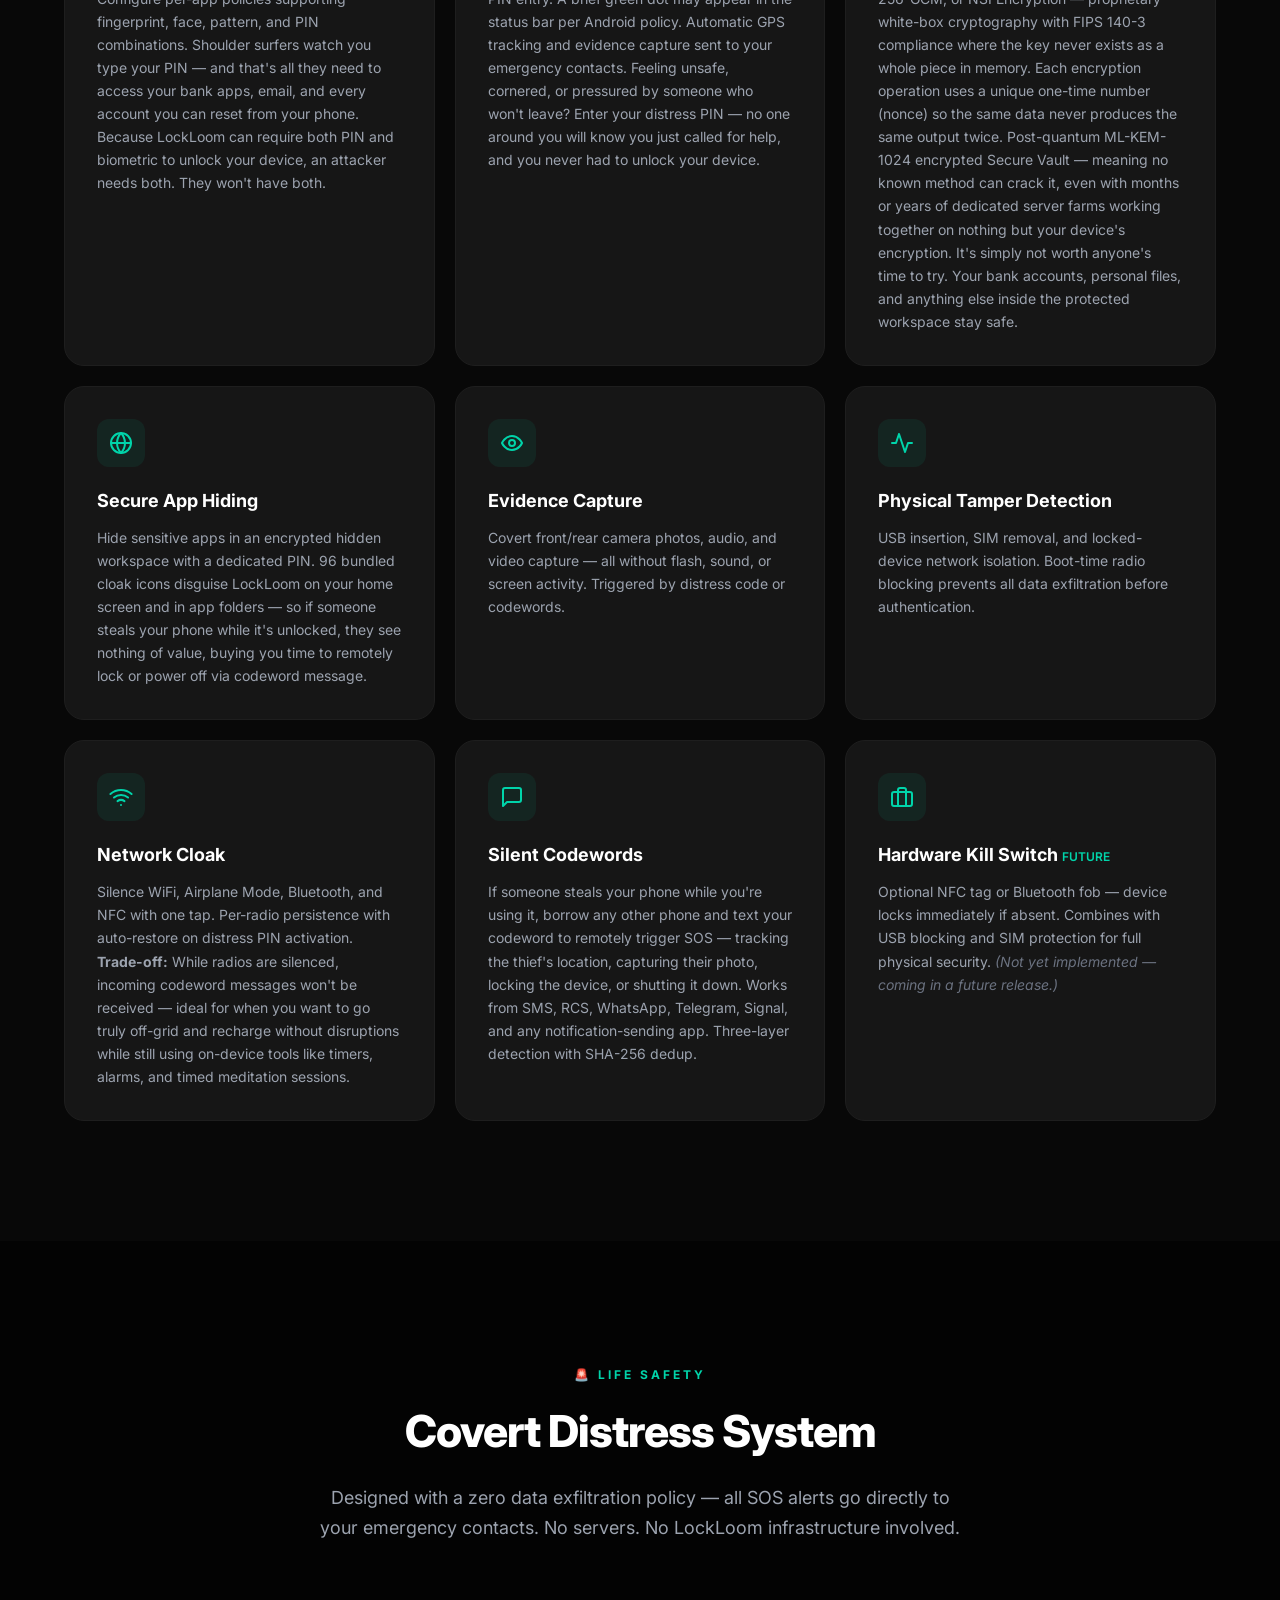
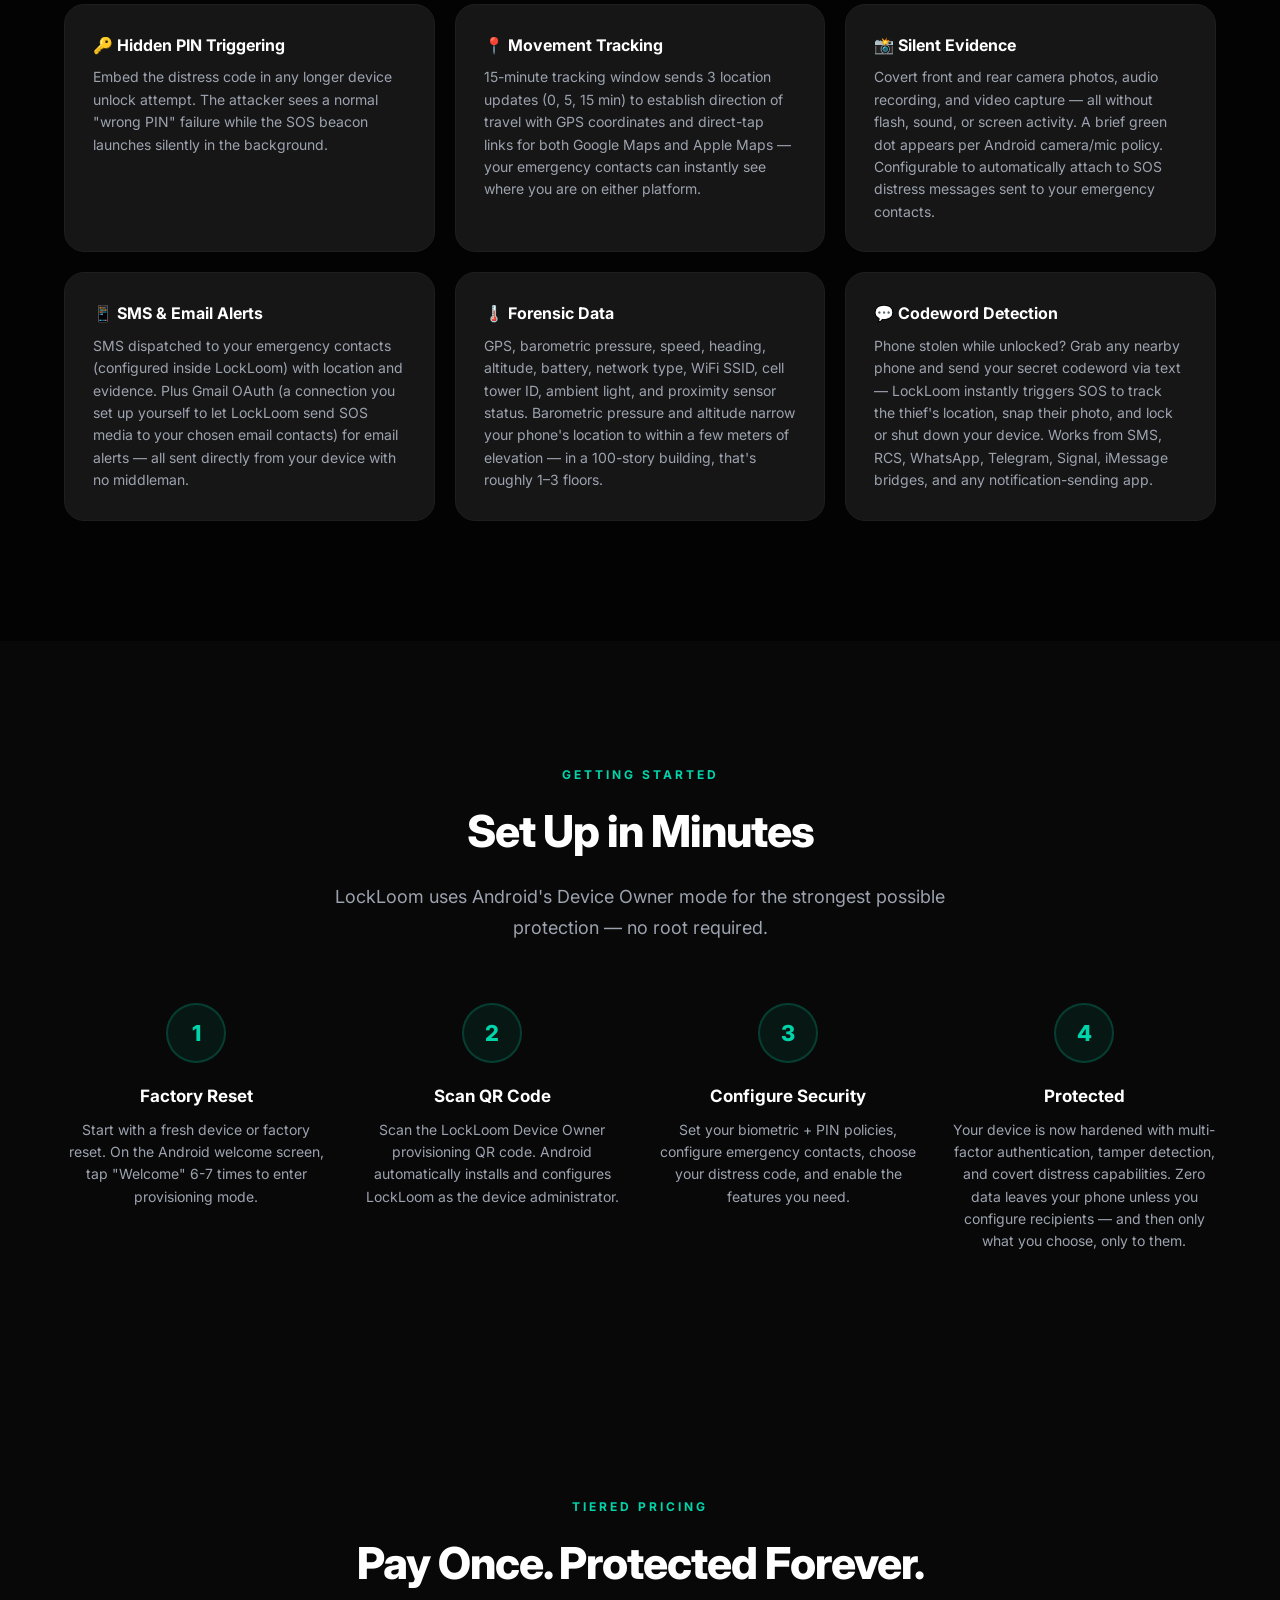
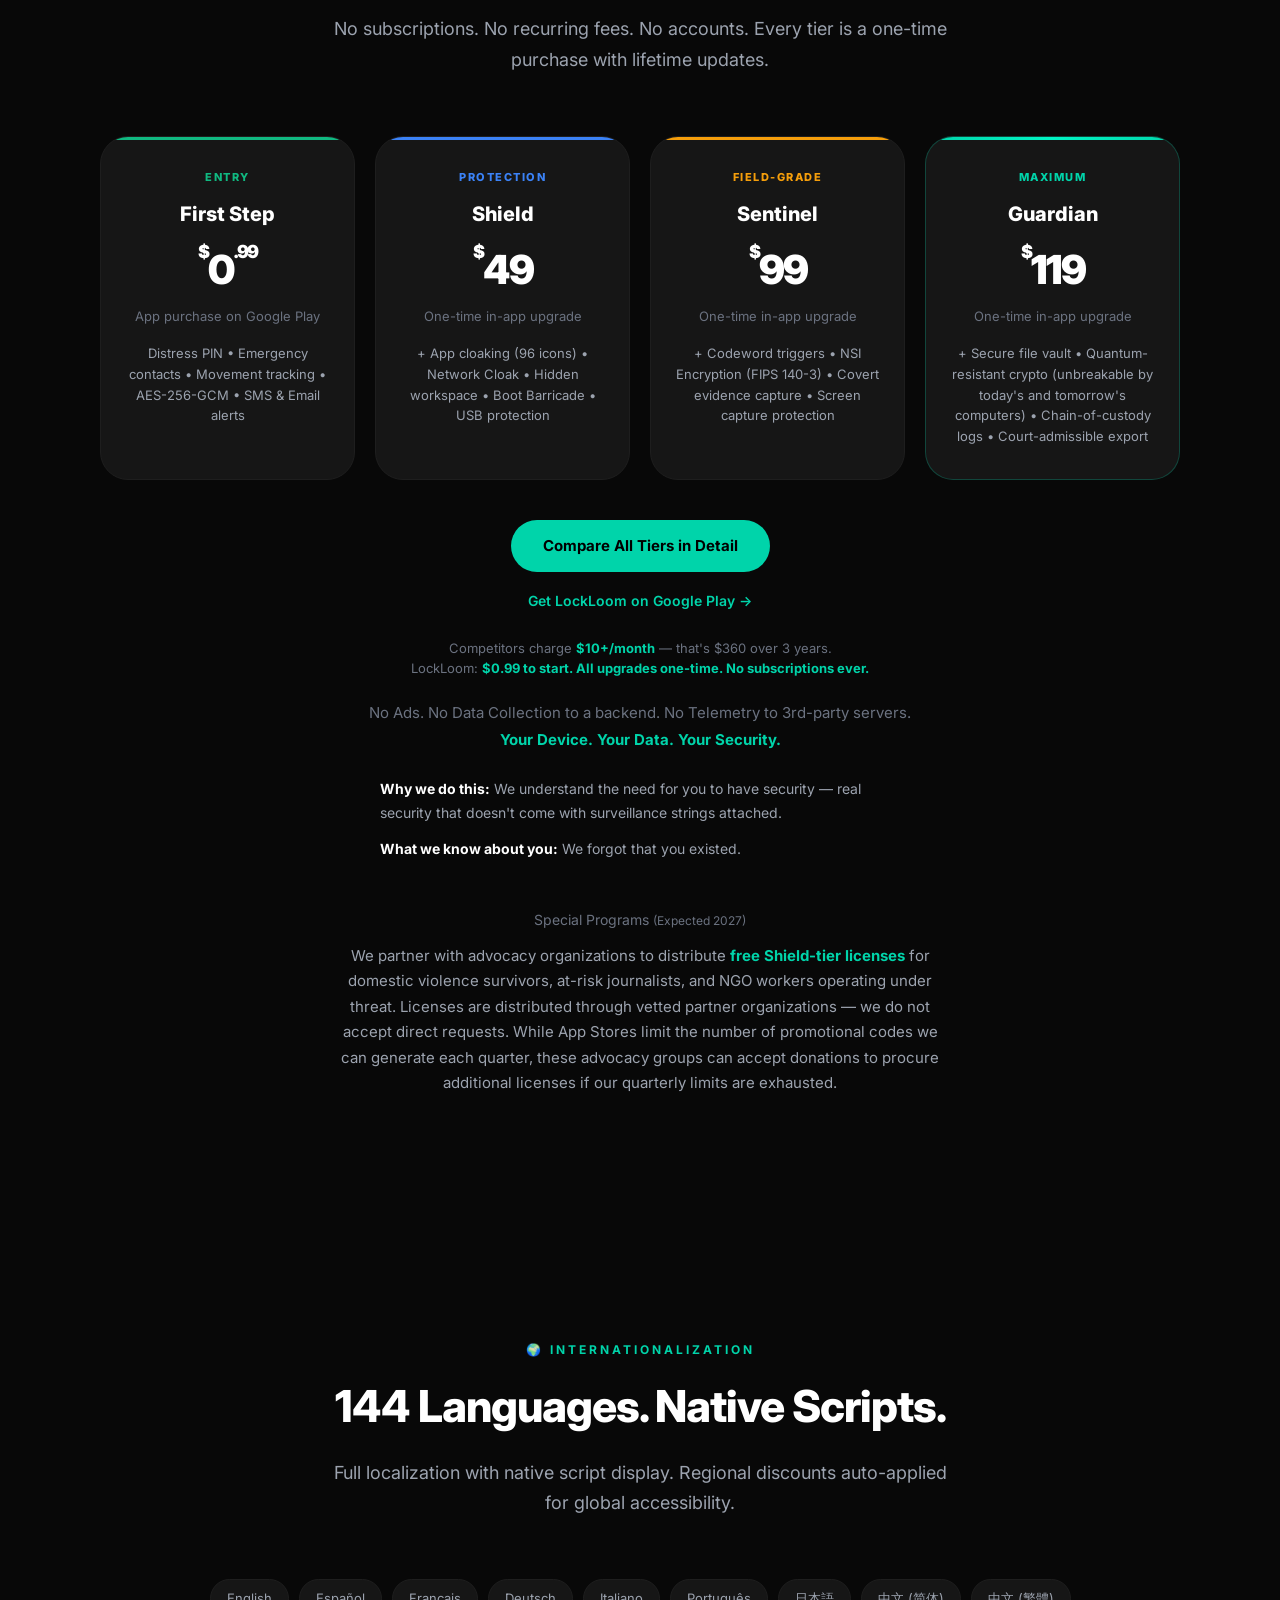
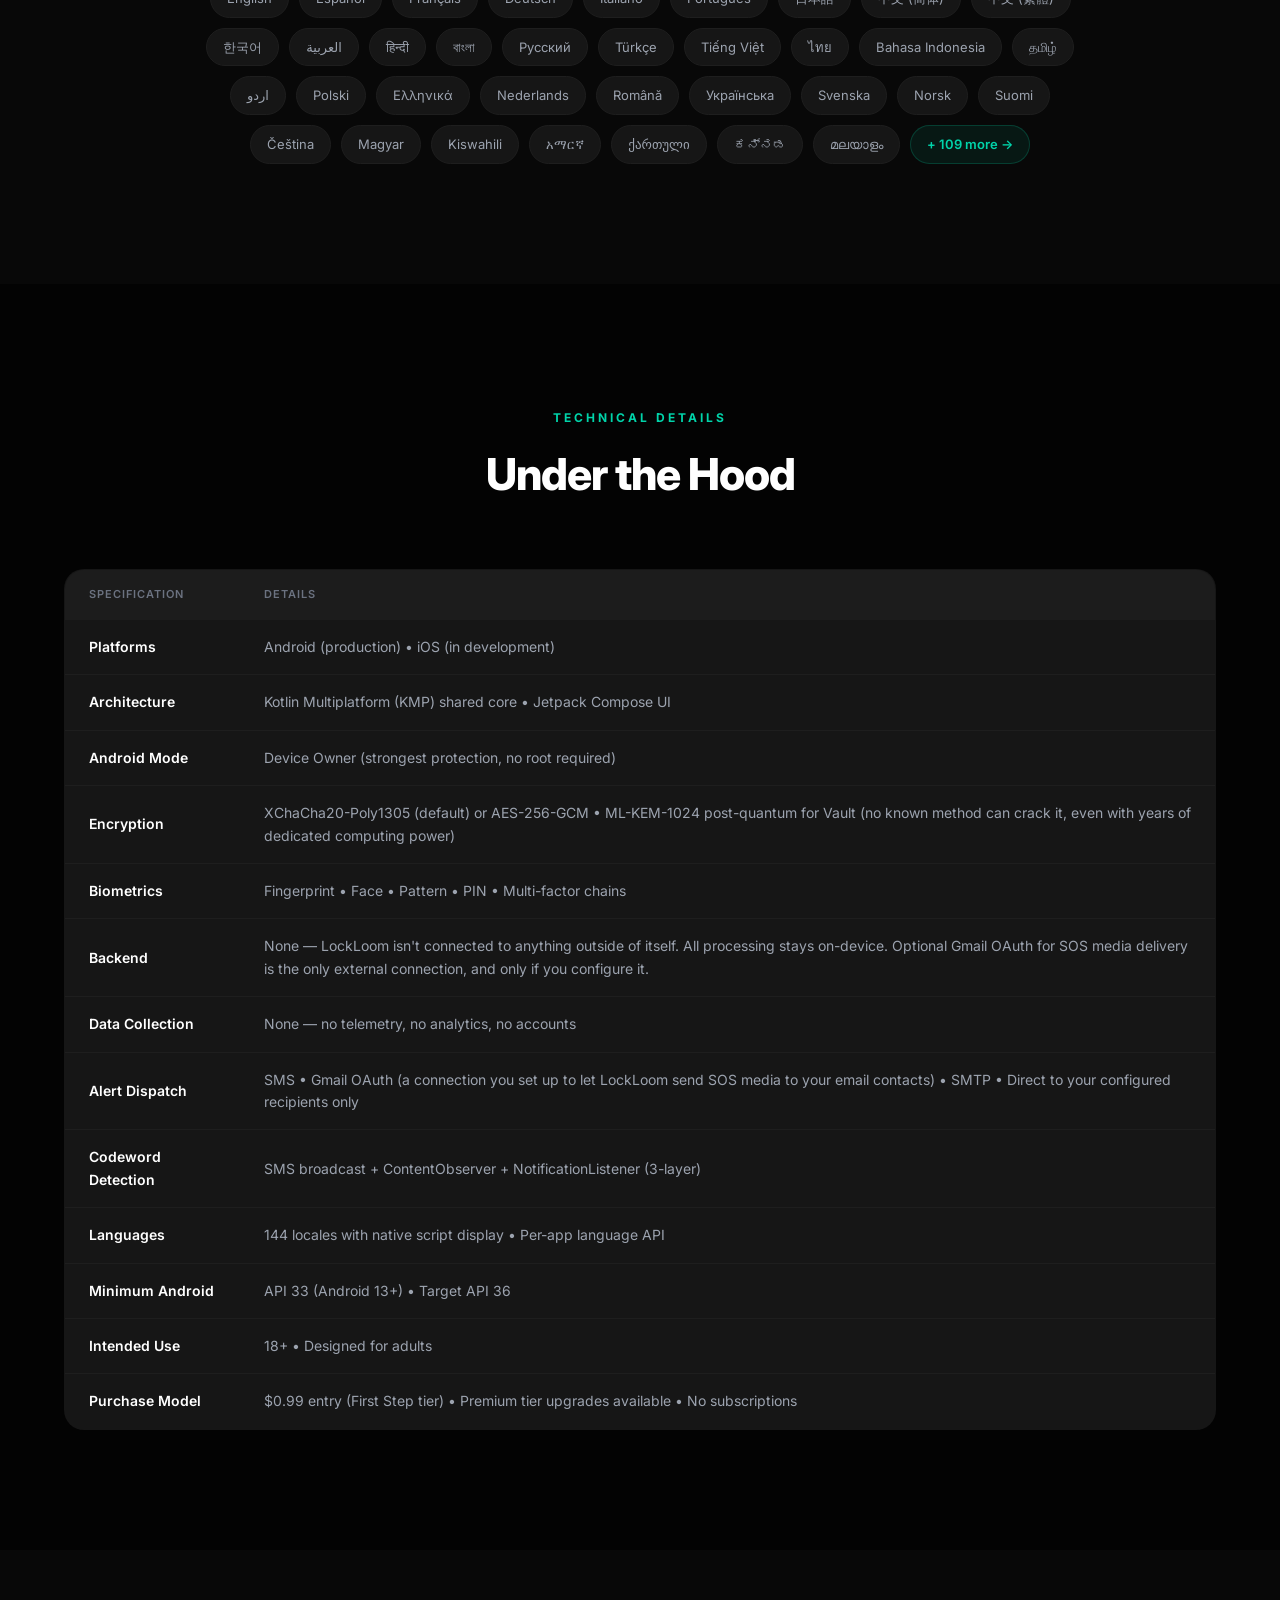
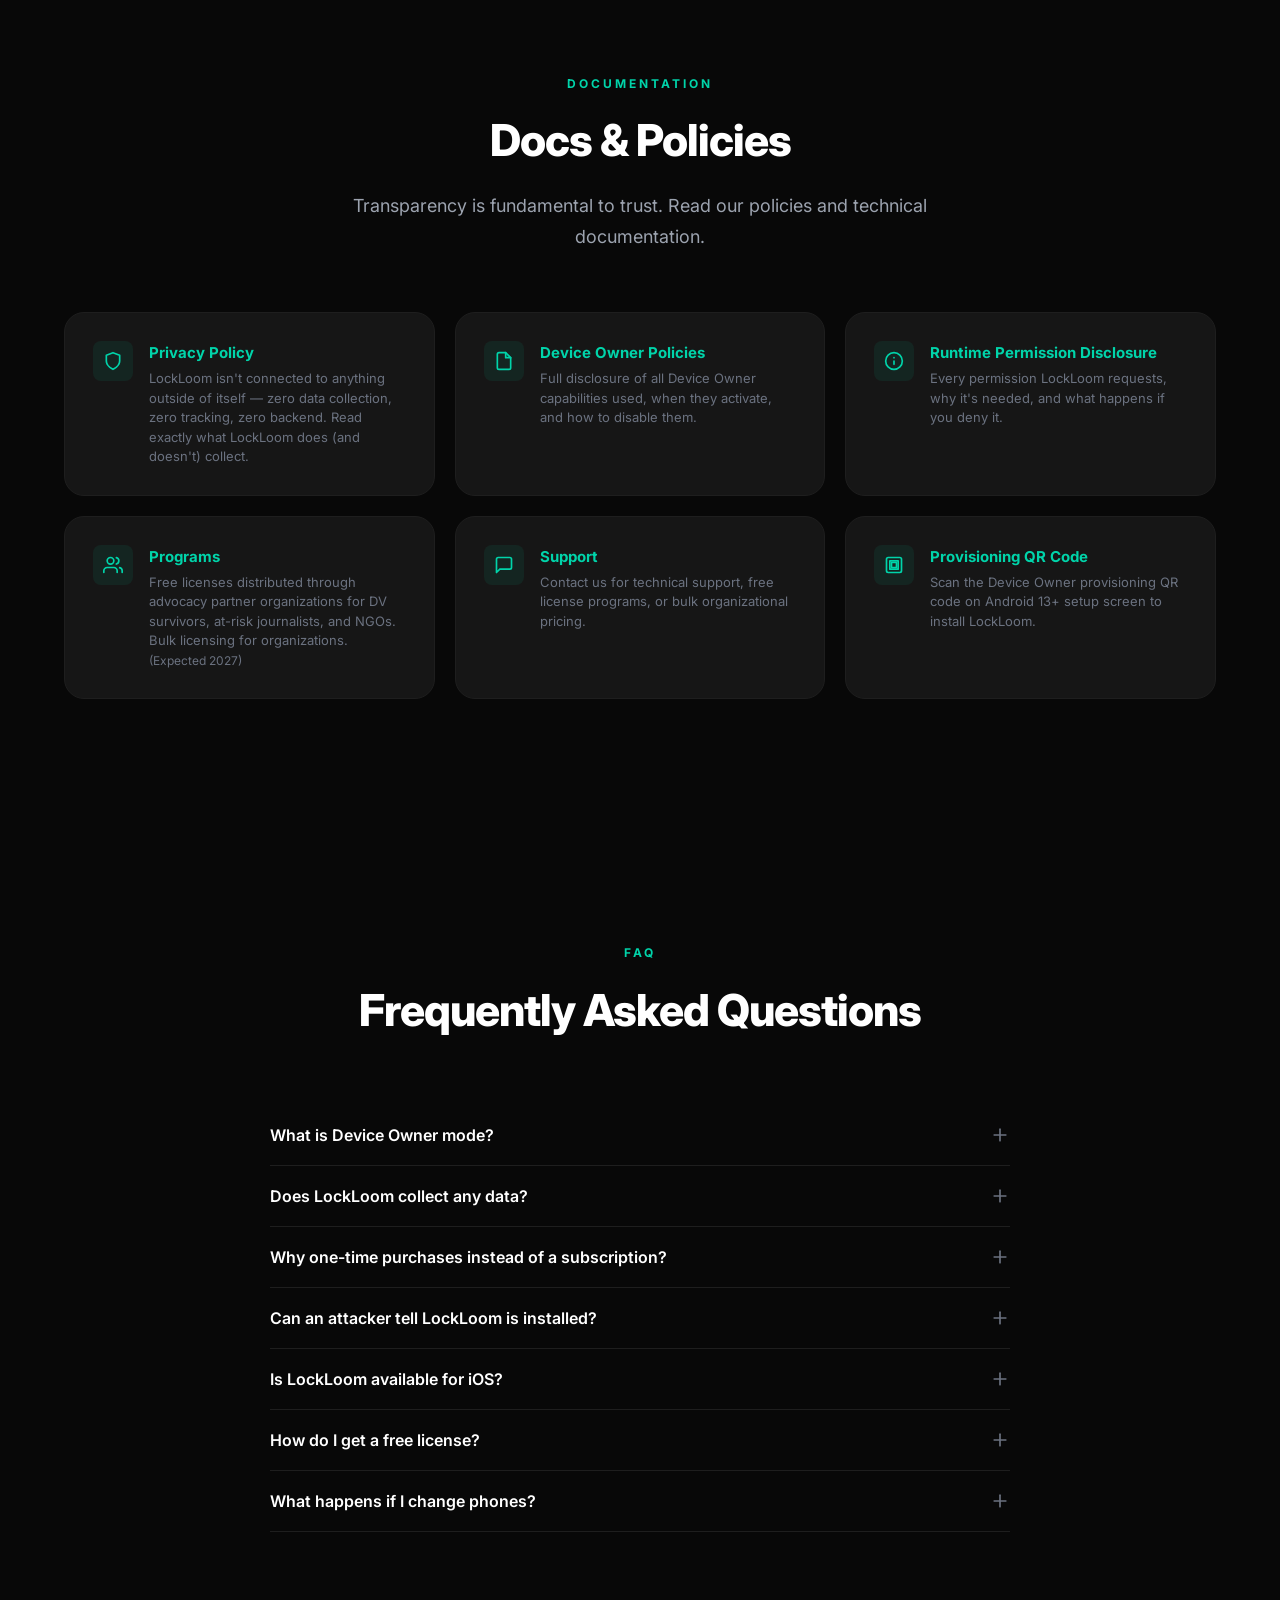
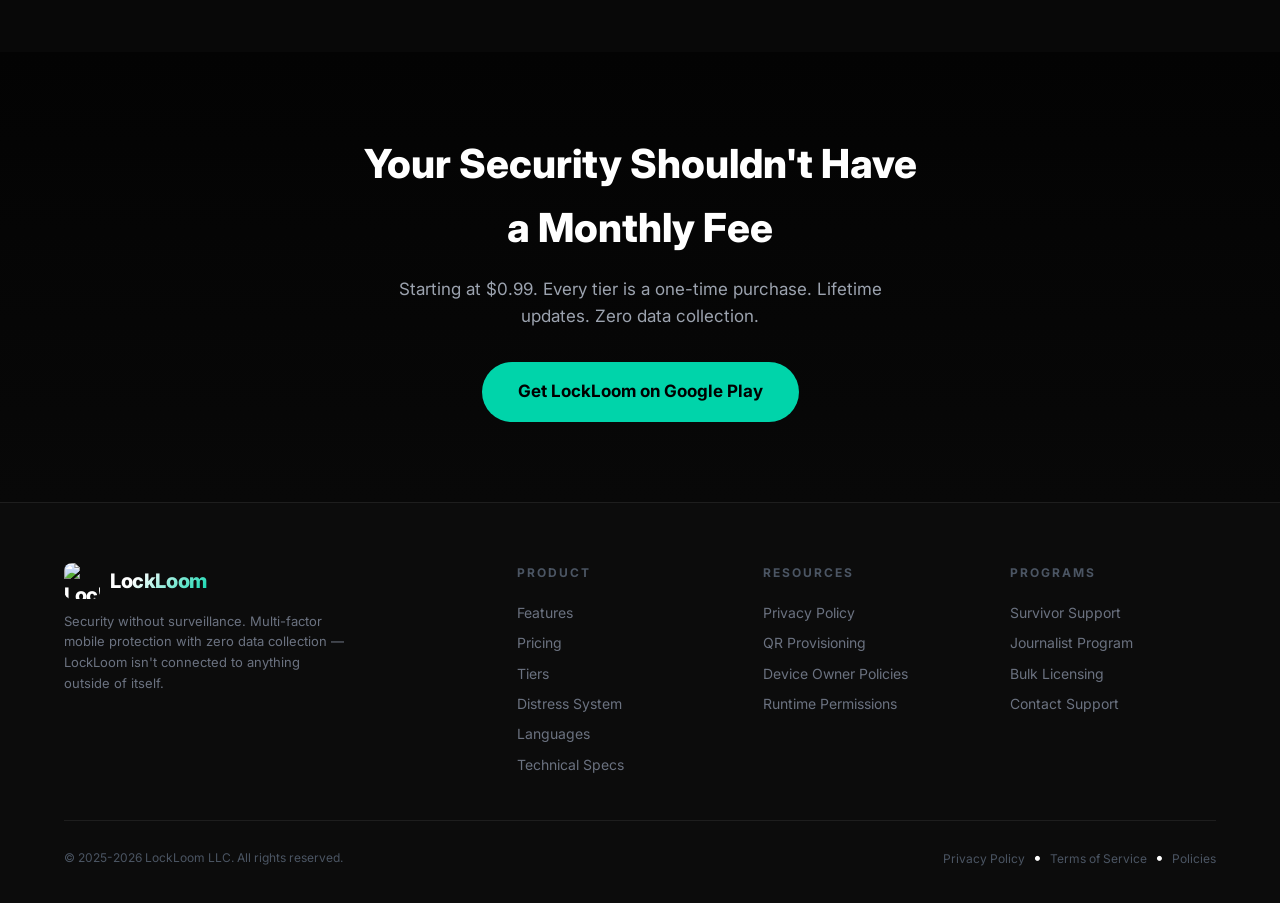
==== commit 46bfd083: "Add files via upload" ====
--- a/website/index.html
+++ b/website/index.html
@@ -26,6 +26,10 @@
 
   <!-- Favicon -->
   <link rel="icon" type="image/png" href="https://lockloom-llc.github.io/LockLoom/assets/ic_launcher-playstore-512.png" />
+
+  <!-- Legal (helps Google branding verification find these links) -->
+  <link rel="privacy-policy" href="https://lockloom.app/privacy" />
+  <link rel="terms-of-service" href="https://lockloom.app/policies" />
 
   <!-- Styles -->
   <link rel="stylesheet" href="css/style.css" />
@@ -651,8 +655,8 @@
     <div class="footer__bottom">
       <p>&copy; 2025-2026 LockLoom LLC. All rights reserved.</p>
       <div>
-        <a href="privacy.html">Privacy</a> &nbsp;&bull;&nbsp;
-        <a href="#">Terms</a> &nbsp;&bull;&nbsp;
+        <a href="https://lockloom.app/privacy">Privacy Policy</a> &nbsp;&bull;&nbsp;
+        <a href="https://lockloom.app/policies">Terms of Service</a> &nbsp;&bull;&nbsp;
         <a href="policies.html">Policies</a>
       </div>
     </div>
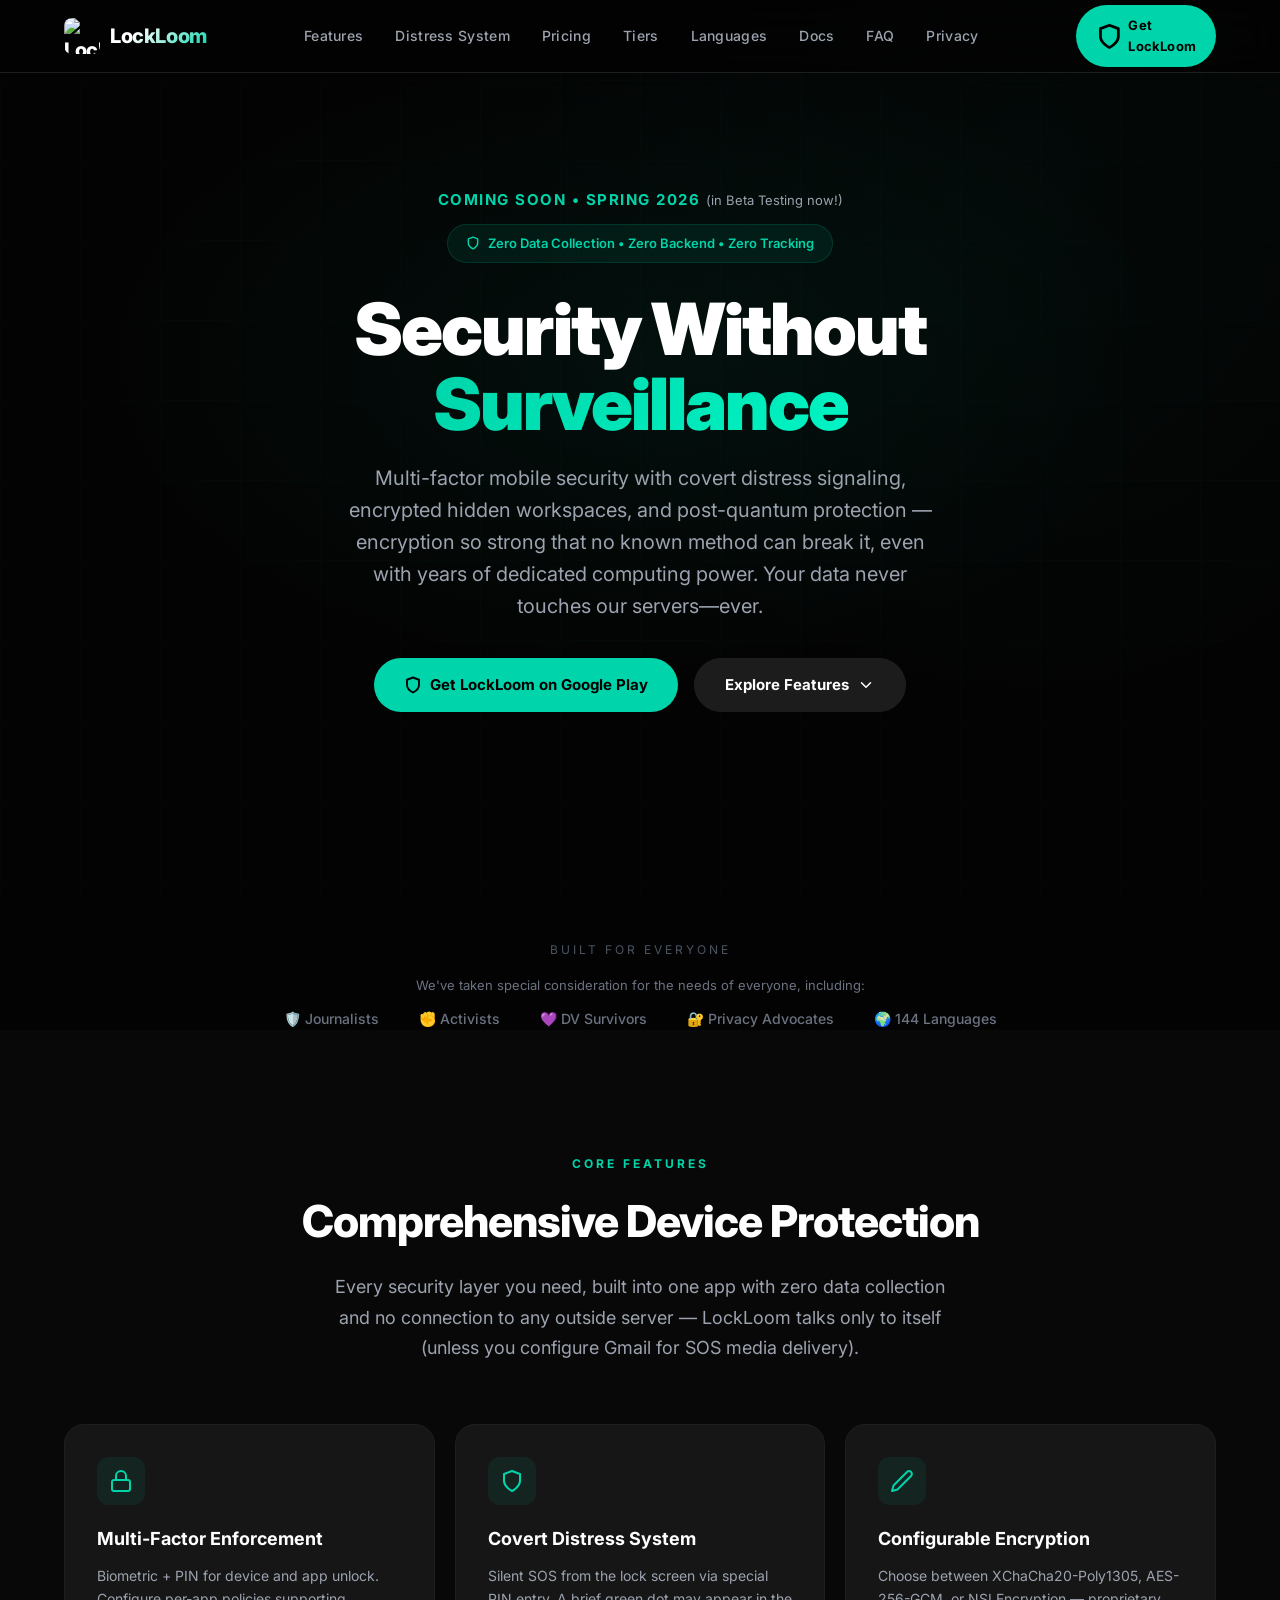
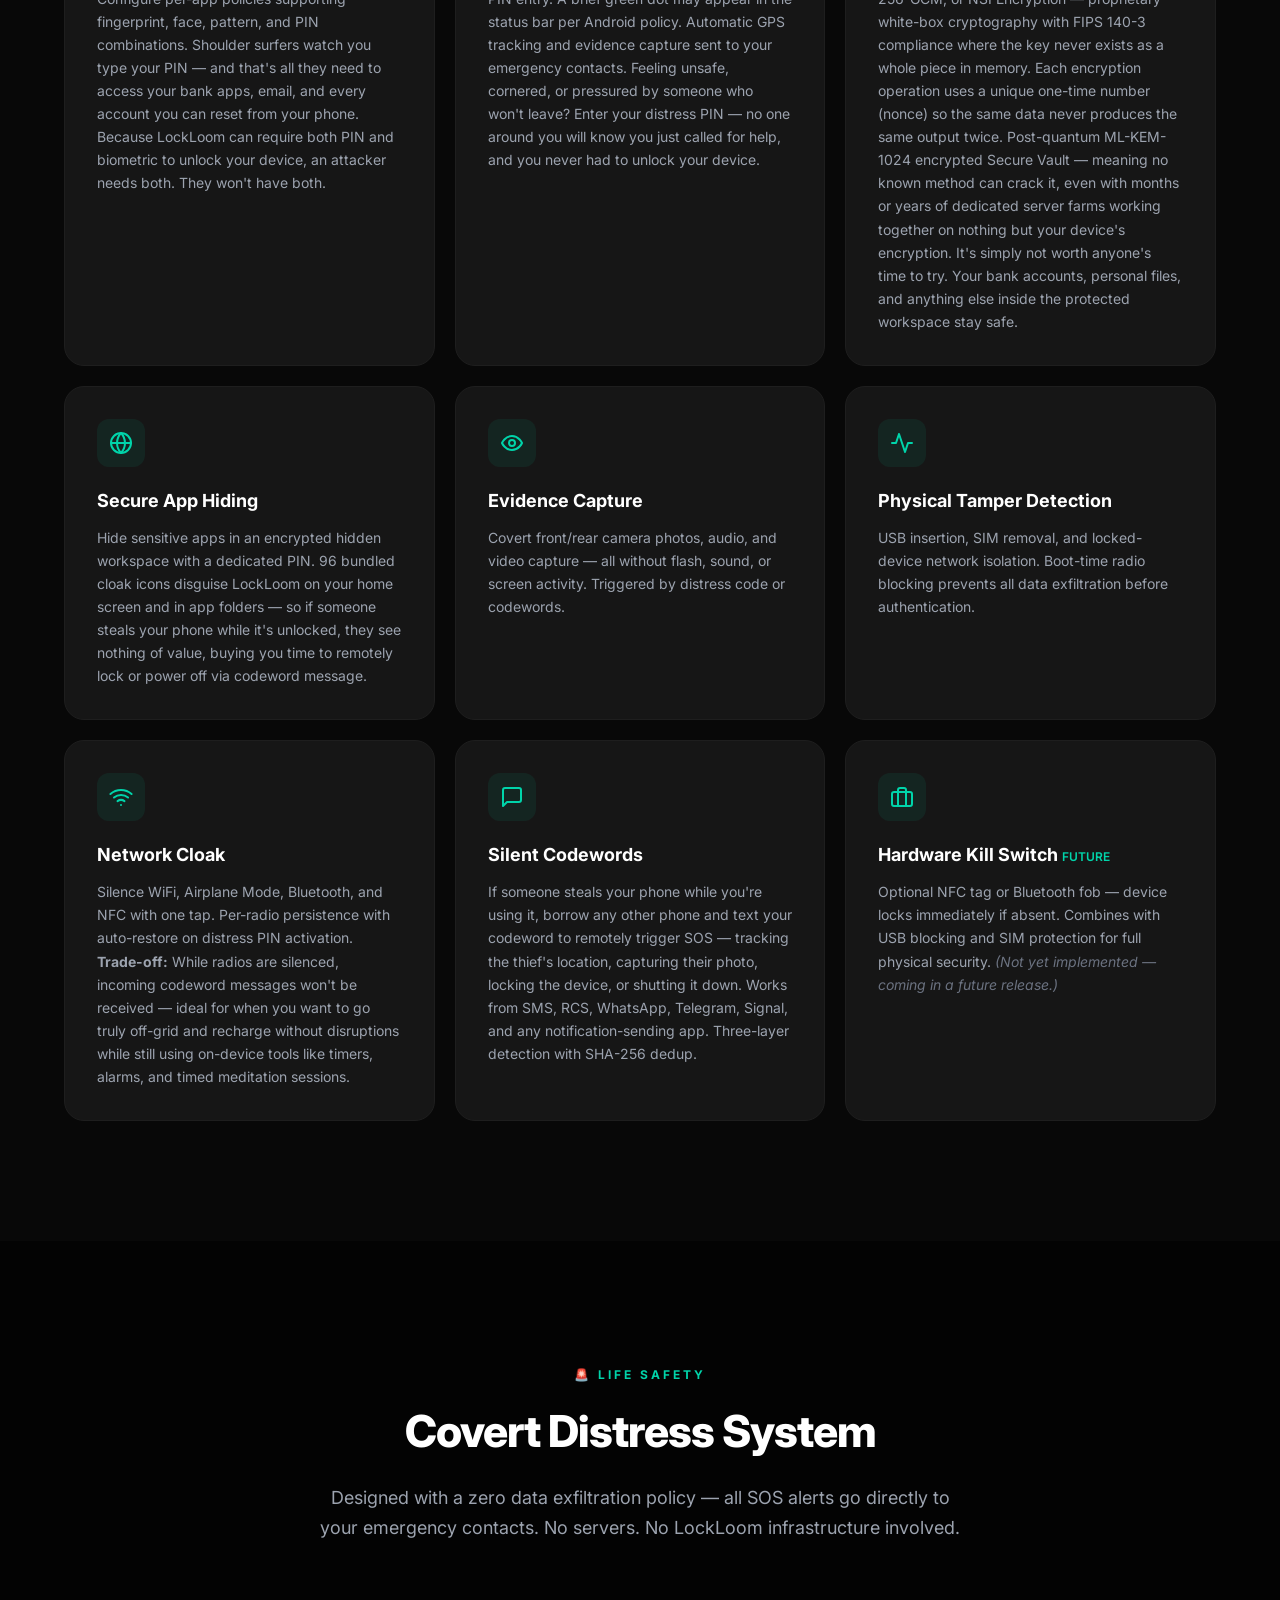
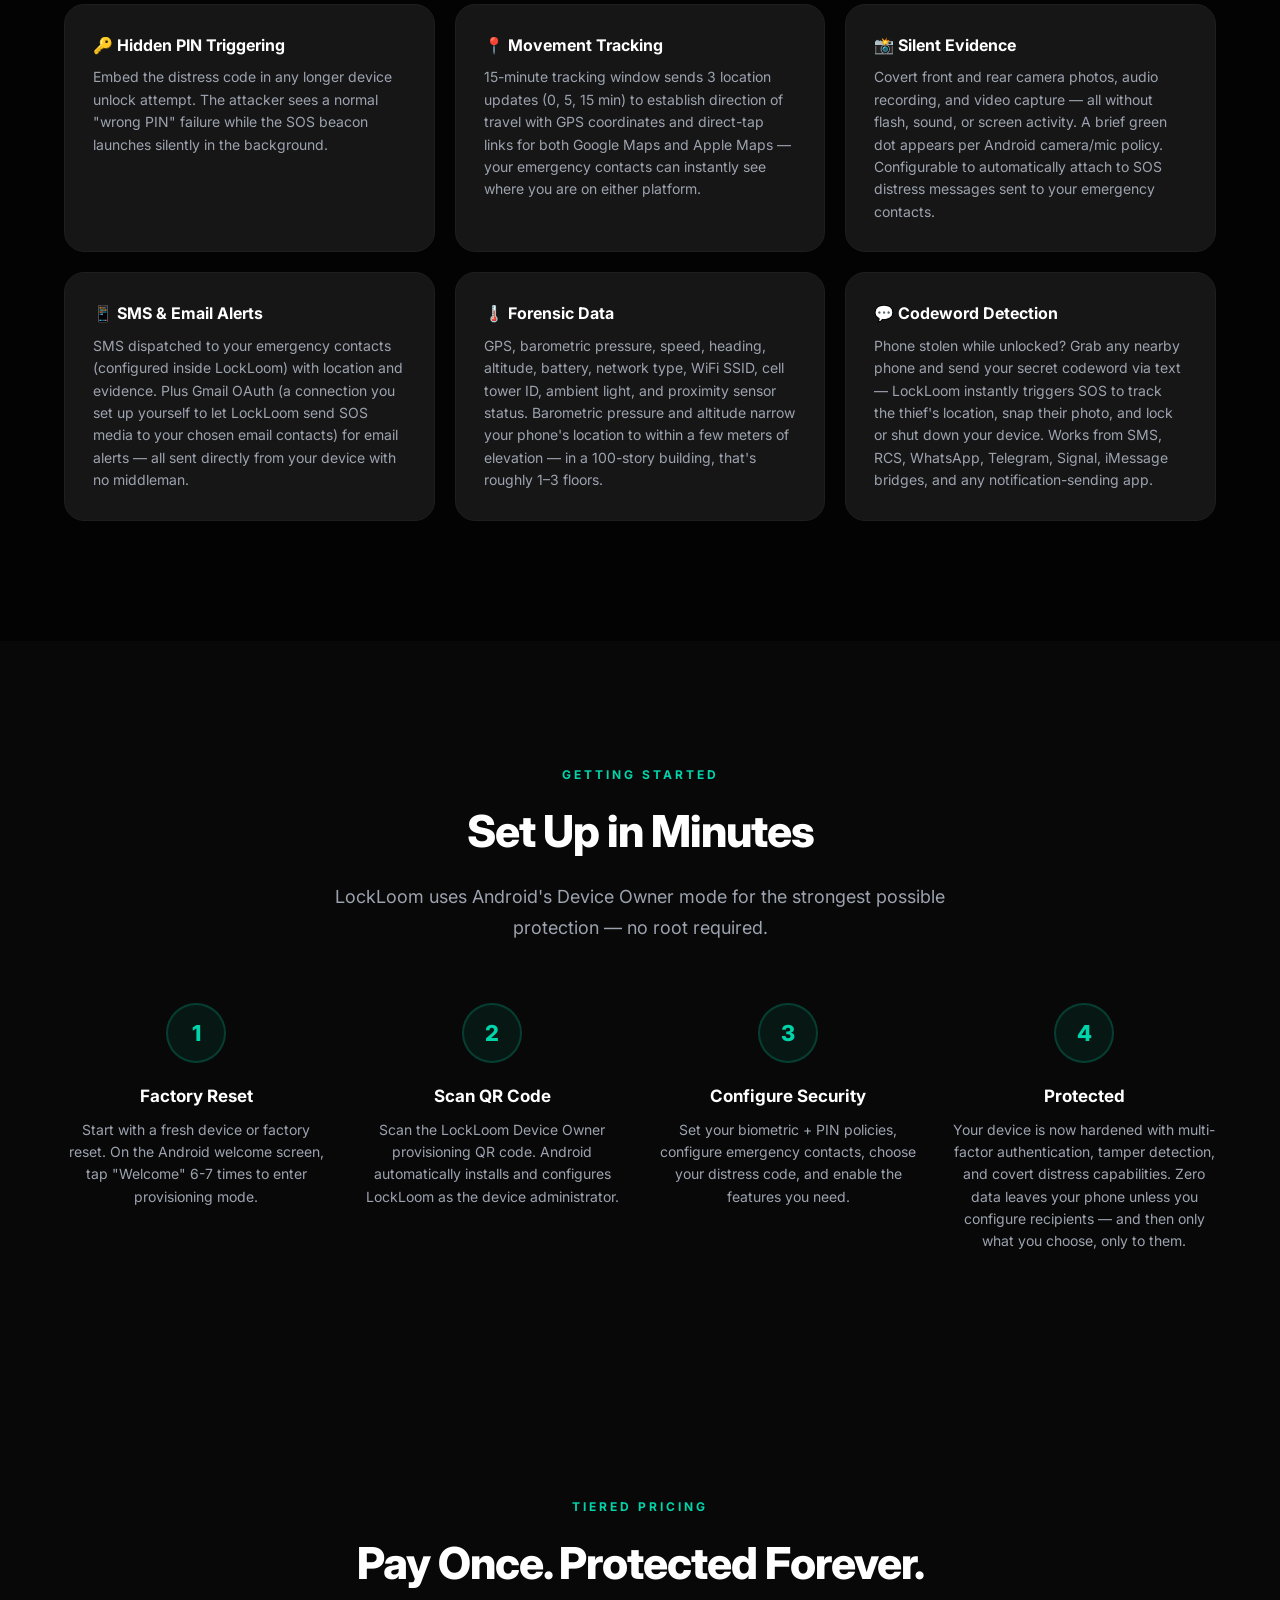
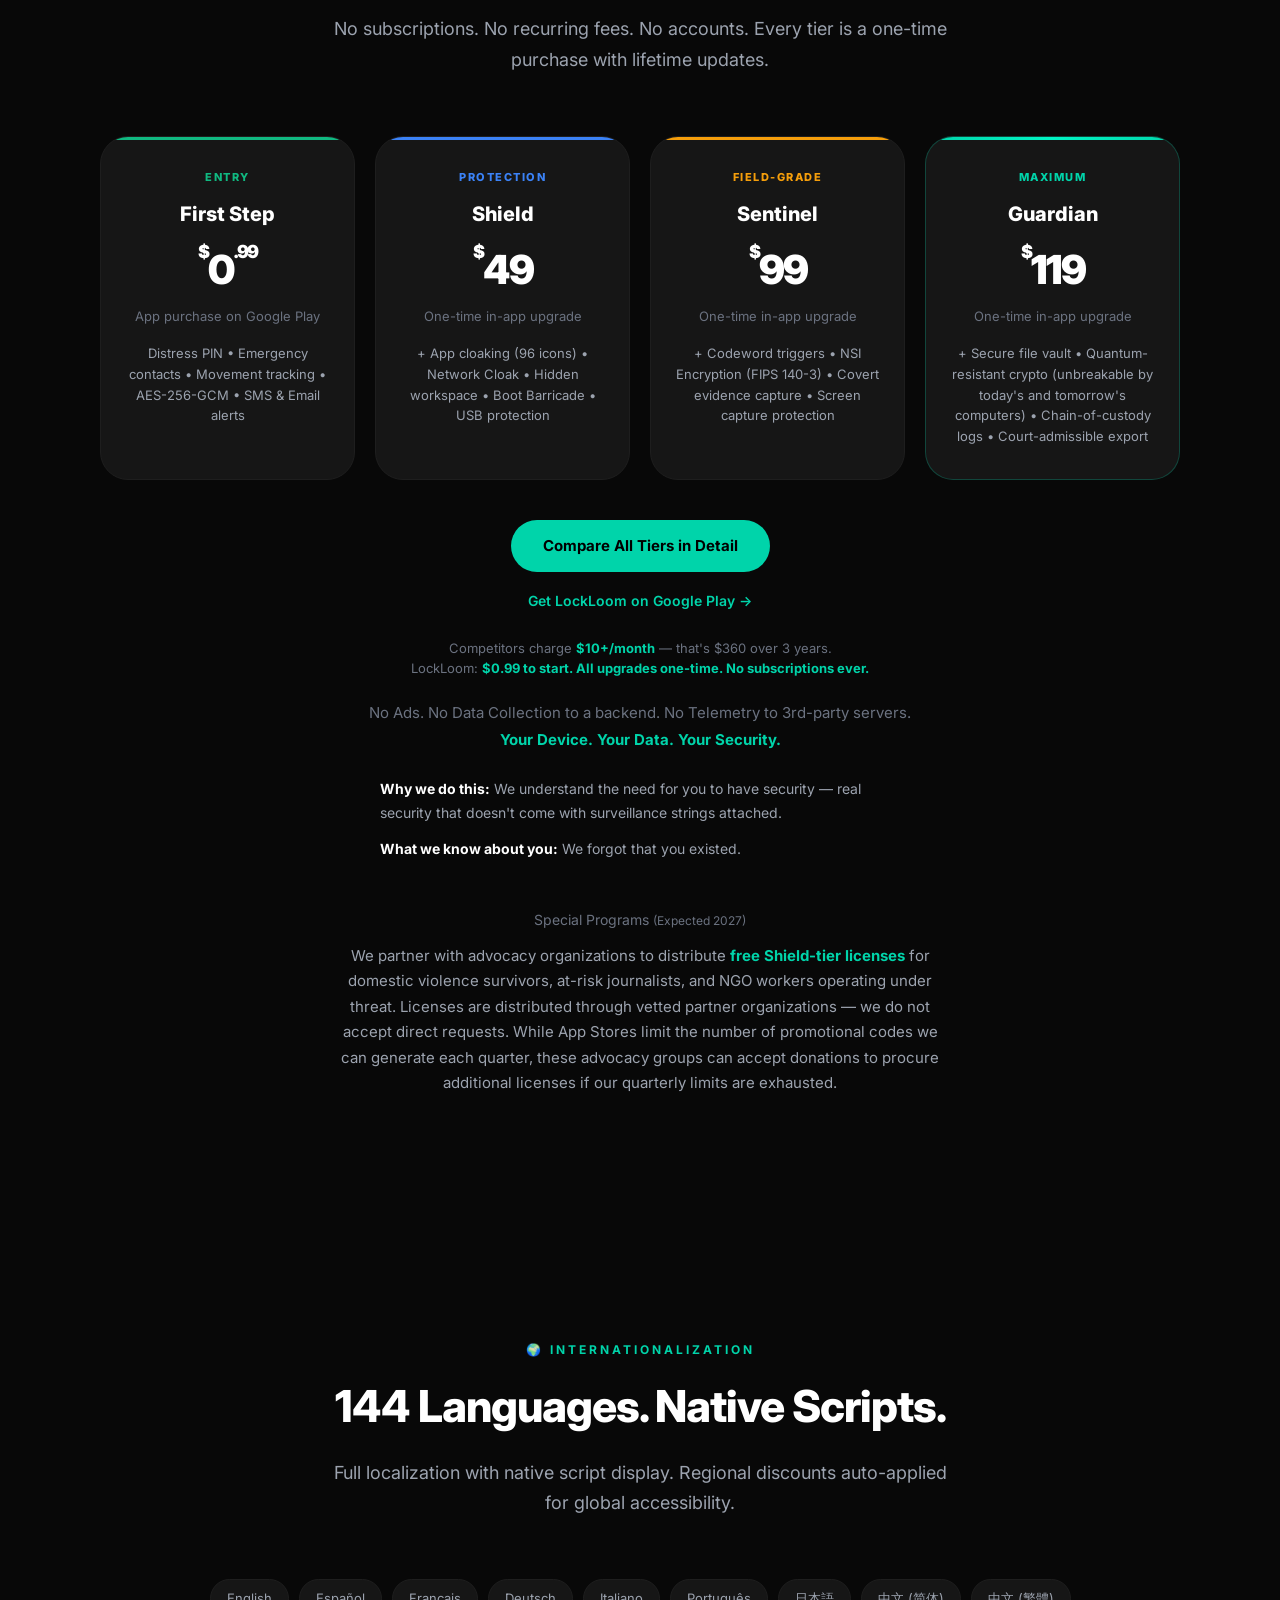
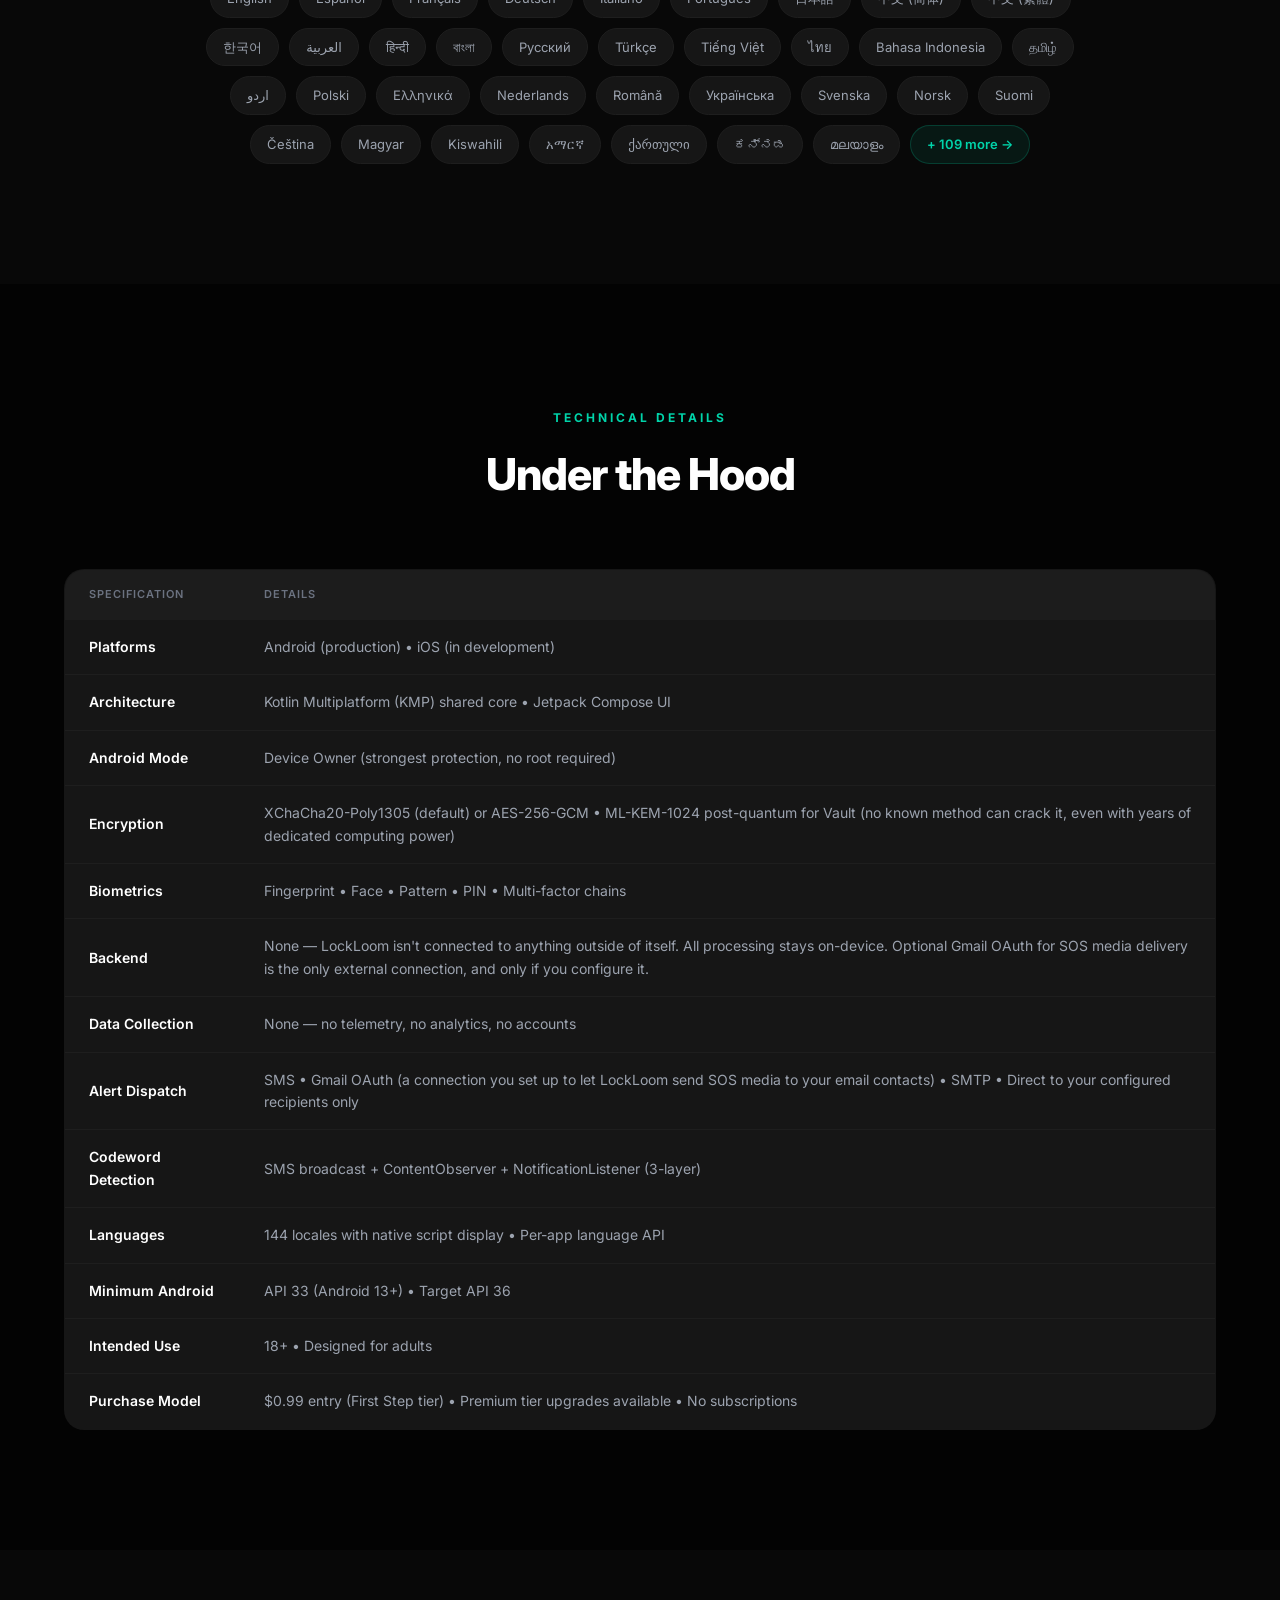
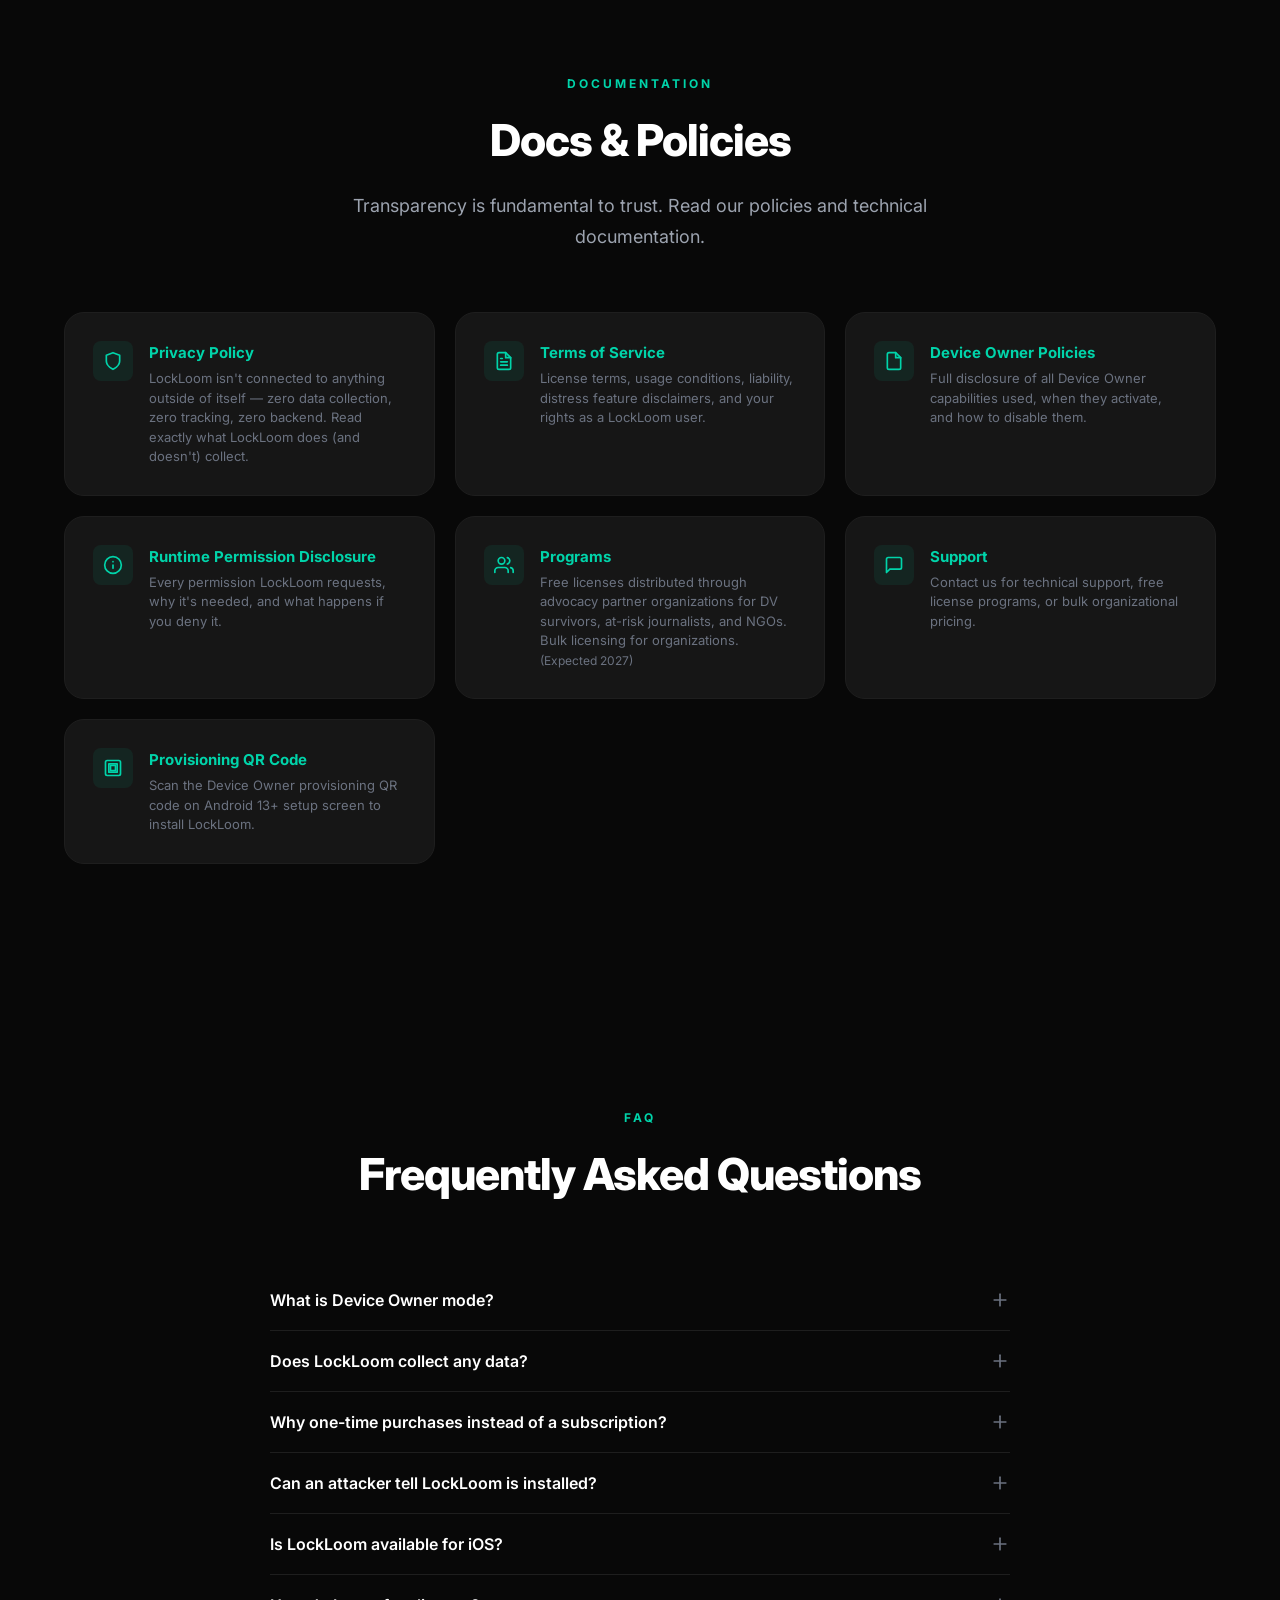
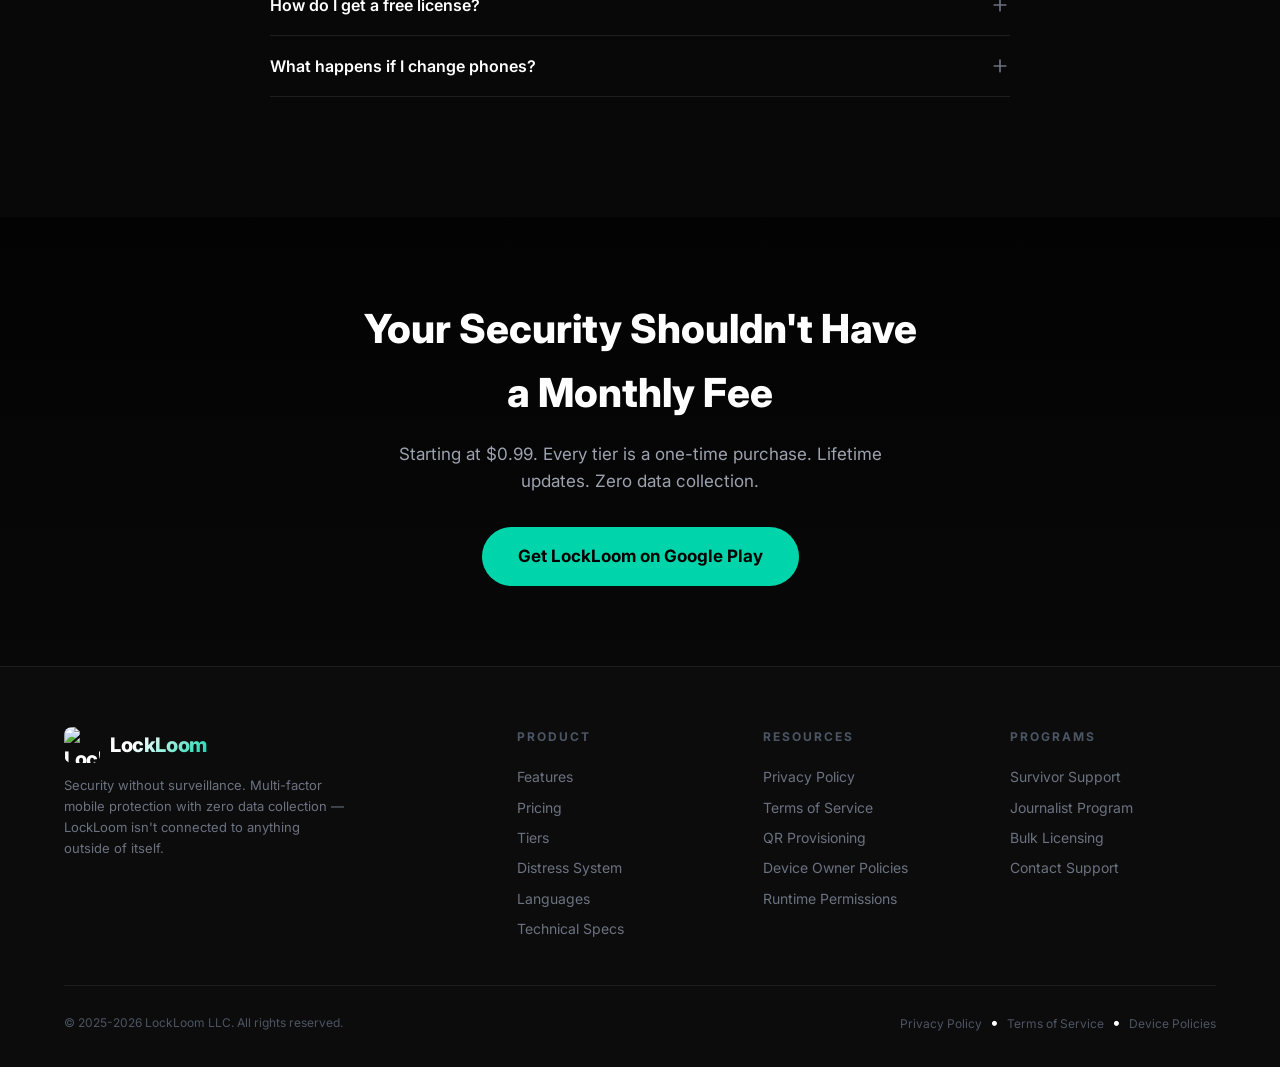
==== commit afe559ef: "Add files via upload" ====
--- a/website/index.html
+++ b/website/index.html
@@ -29,7 +29,7 @@
 
   <!-- Legal (helps Google branding verification find these links) -->
   <link rel="privacy-policy" href="https://lockloom.app/privacy" />
-  <link rel="terms-of-service" href="https://lockloom.app/policies" />
+  <link rel="terms-of-service" href="https://lockloom.app/terms" />
 
   <!-- Styles -->
   <link rel="stylesheet" href="css/style.css" />
@@ -459,6 +459,16 @@
         </div>
       </a>
 
+      <a href="terms.html" class="doc-card fade-in">
+        <div class="doc-card__icon">
+          <svg viewBox="0 0 24 24" fill="none" stroke="currentColor" stroke-width="2" stroke-linecap="round" stroke-linejoin="round"><path d="M14 2H6a2 2 0 0 0-2 2v16a2 2 0 0 0 2 2h12a2 2 0 0 0 2-2V8z"/><polyline points="14 2 14 8 20 8"/><line x1="16" y1="13" x2="8" y2="13"/><line x1="16" y1="17" x2="8" y2="17"/><polyline points="10 9 9 9 8 9"/></svg>
+        </div>
+        <div>
+          <h3>Terms of Service</h3>
+          <p>License terms, usage conditions, liability, distress feature disclaimers, and your rights as a LockLoom user.</p>
+        </div>
+      </a>
+
       <a href="policies.html" class="doc-card fade-in">
         <div class="doc-card__icon">
           <svg viewBox="0 0 24 24" fill="none" stroke="currentColor" stroke-width="2" stroke-linecap="round" stroke-linejoin="round"><path d="M14 2H6a2 2 0 0 0-2 2v16a2 2 0 0 0 2 2h12a2 2 0 0 0 2-2V8z"/><polyline points="14 2 14 8 20 8"/></svg>
@@ -637,6 +647,7 @@
       <div class="footer__col">
         <h4>Resources</h4>
         <a href="privacy.html">Privacy Policy</a>
+        <a href="terms.html">Terms of Service</a>
         <a href="provisioning.html">QR Provisioning</a>
         <a href="policies.html">Device Owner Policies</a>
         <a href="permissions.html">Runtime Permissions</a>
@@ -656,8 +667,8 @@
       <p>&copy; 2025-2026 LockLoom LLC. All rights reserved.</p>
       <div>
         <a href="https://lockloom.app/privacy">Privacy Policy</a> &nbsp;&bull;&nbsp;
-        <a href="https://lockloom.app/policies">Terms of Service</a> &nbsp;&bull;&nbsp;
-        <a href="policies.html">Policies</a>
+        <a href="https://lockloom.app/terms">Terms of Service</a> &nbsp;&bull;&nbsp;
+        <a href="policies.html">Device Policies</a>
       </div>
     </div>
   </div>
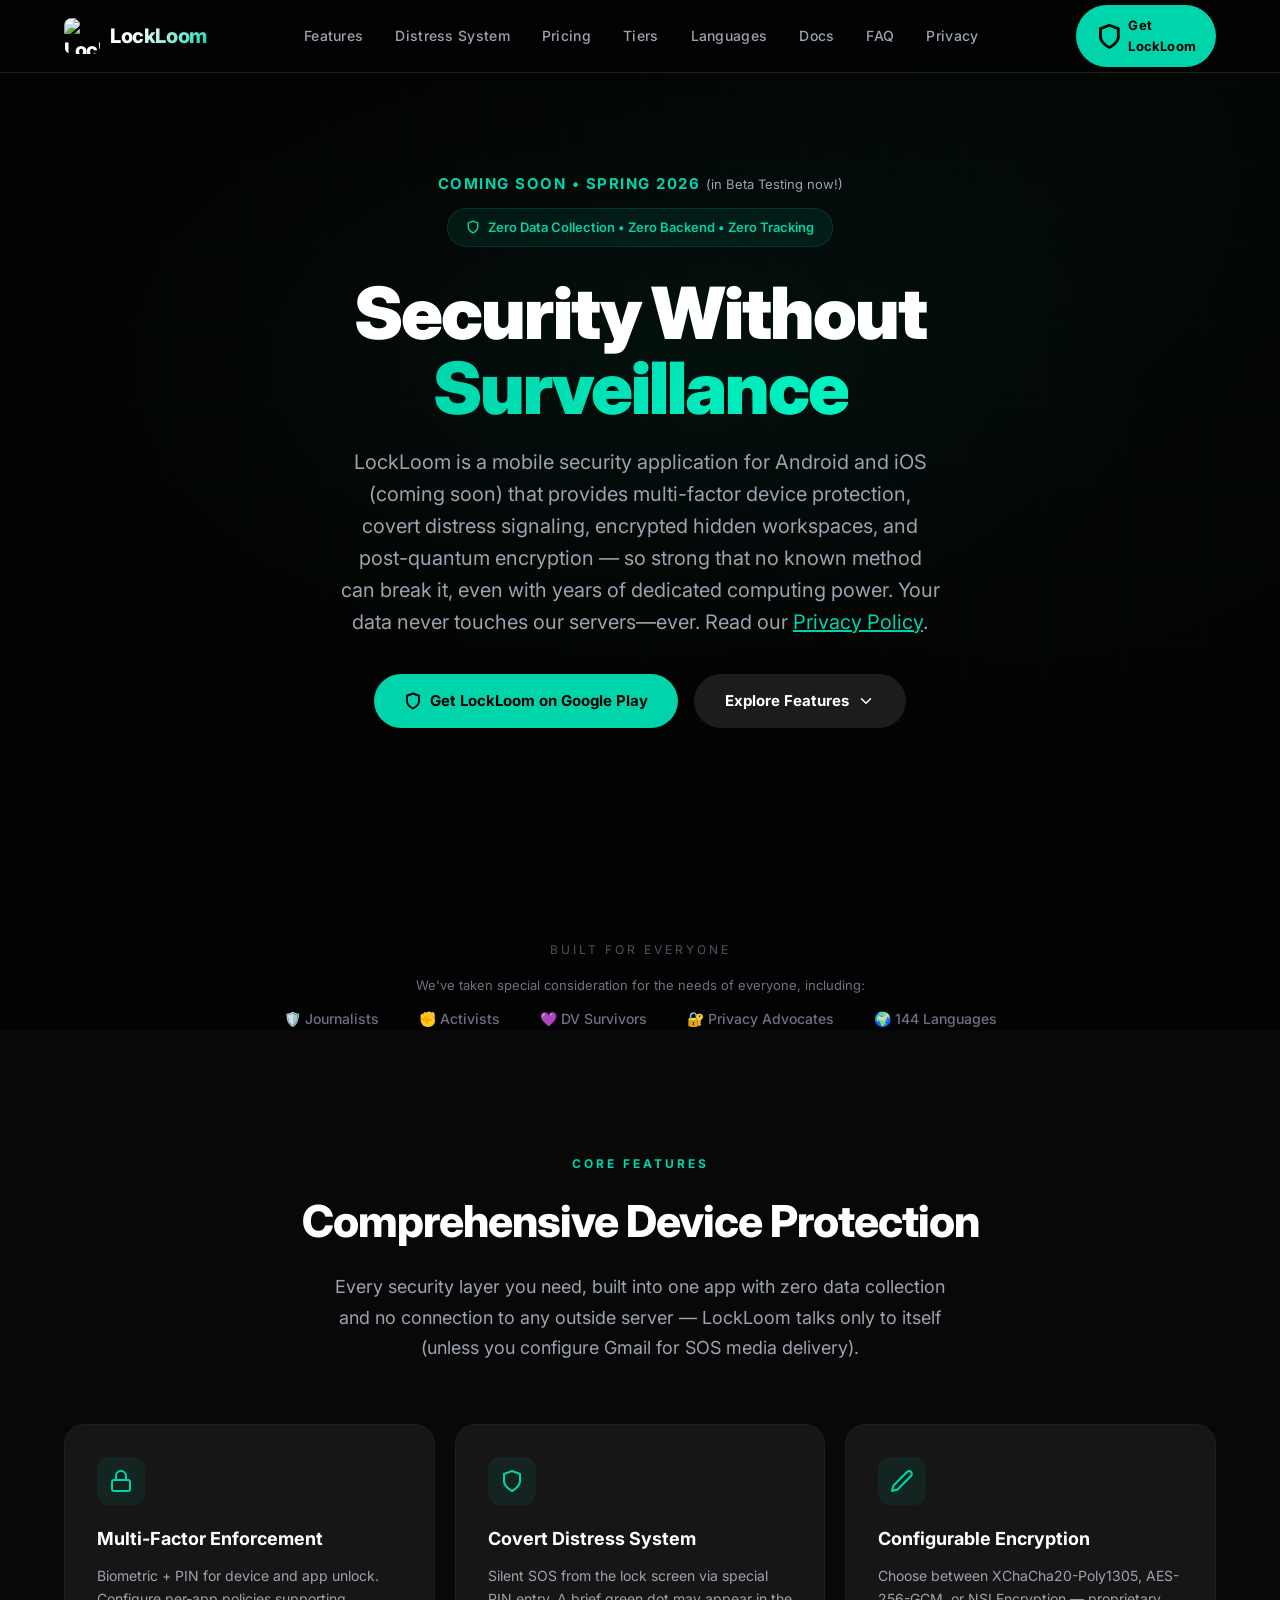
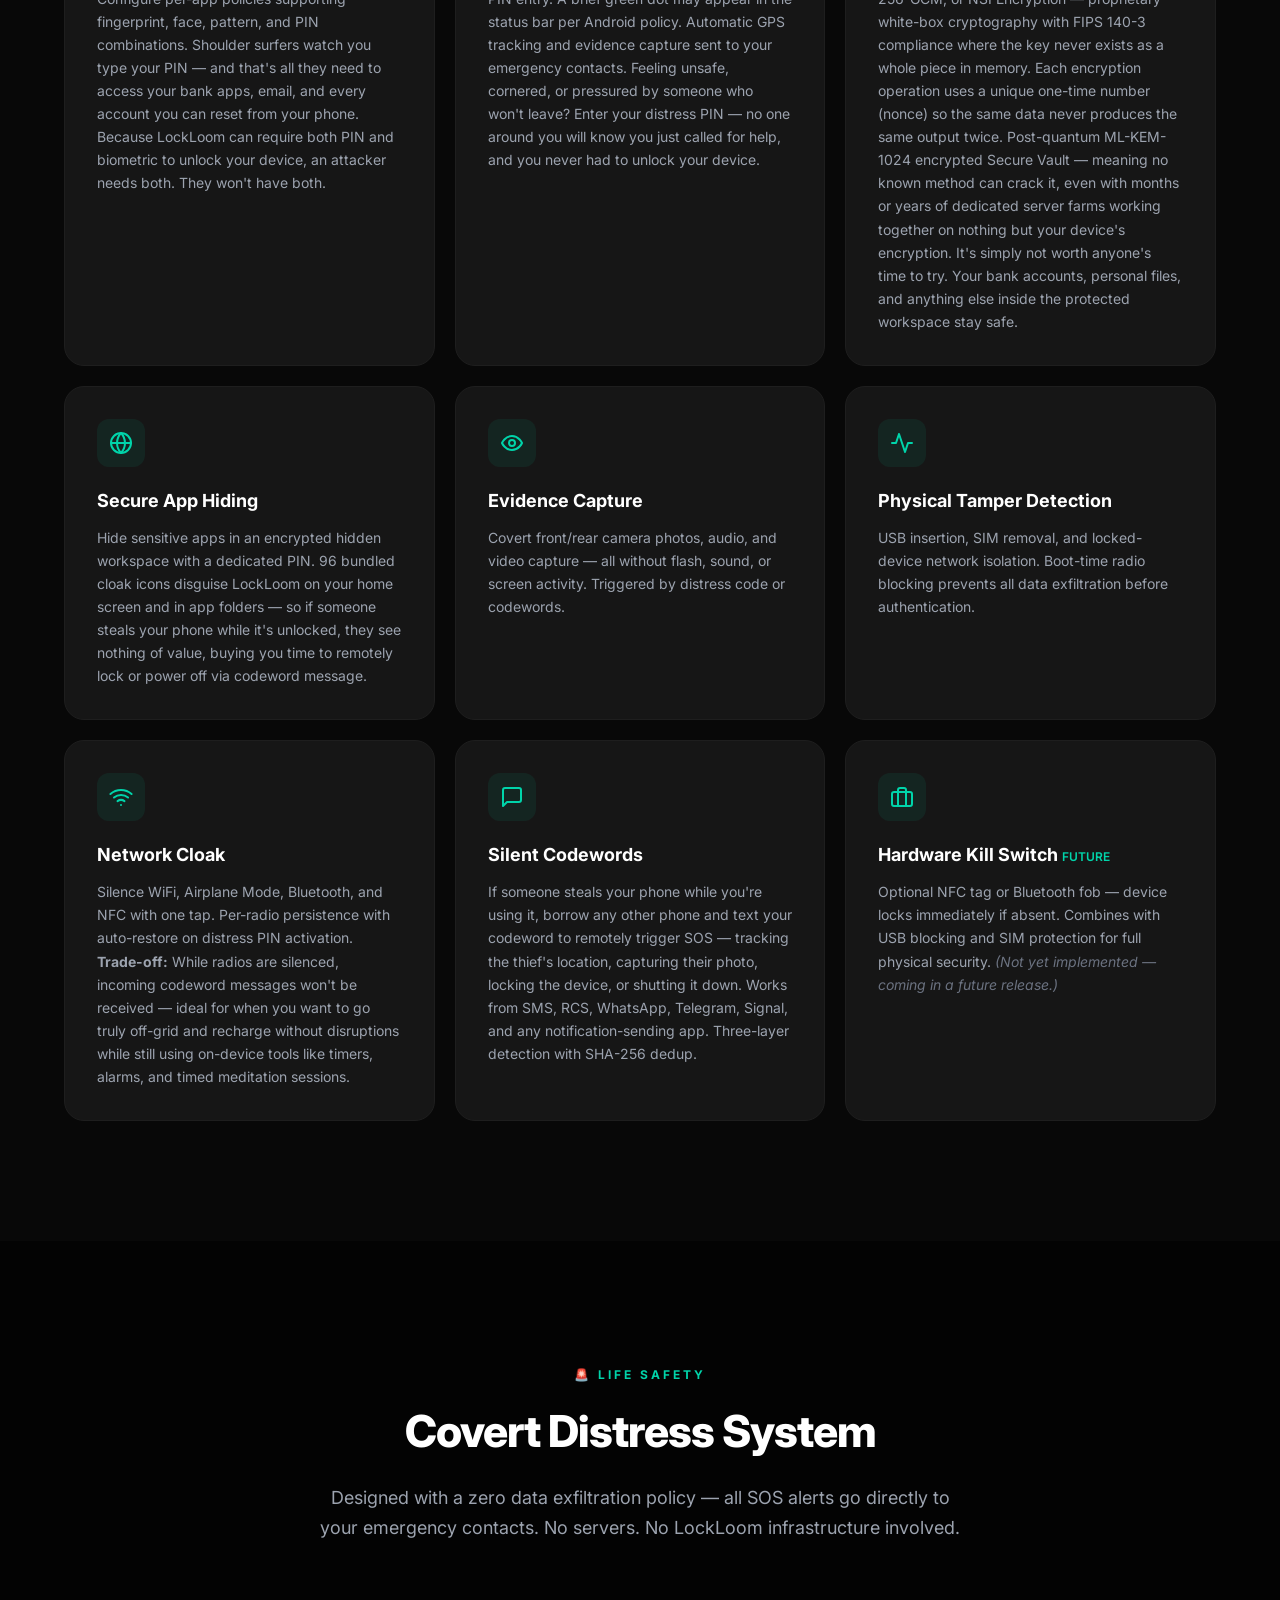
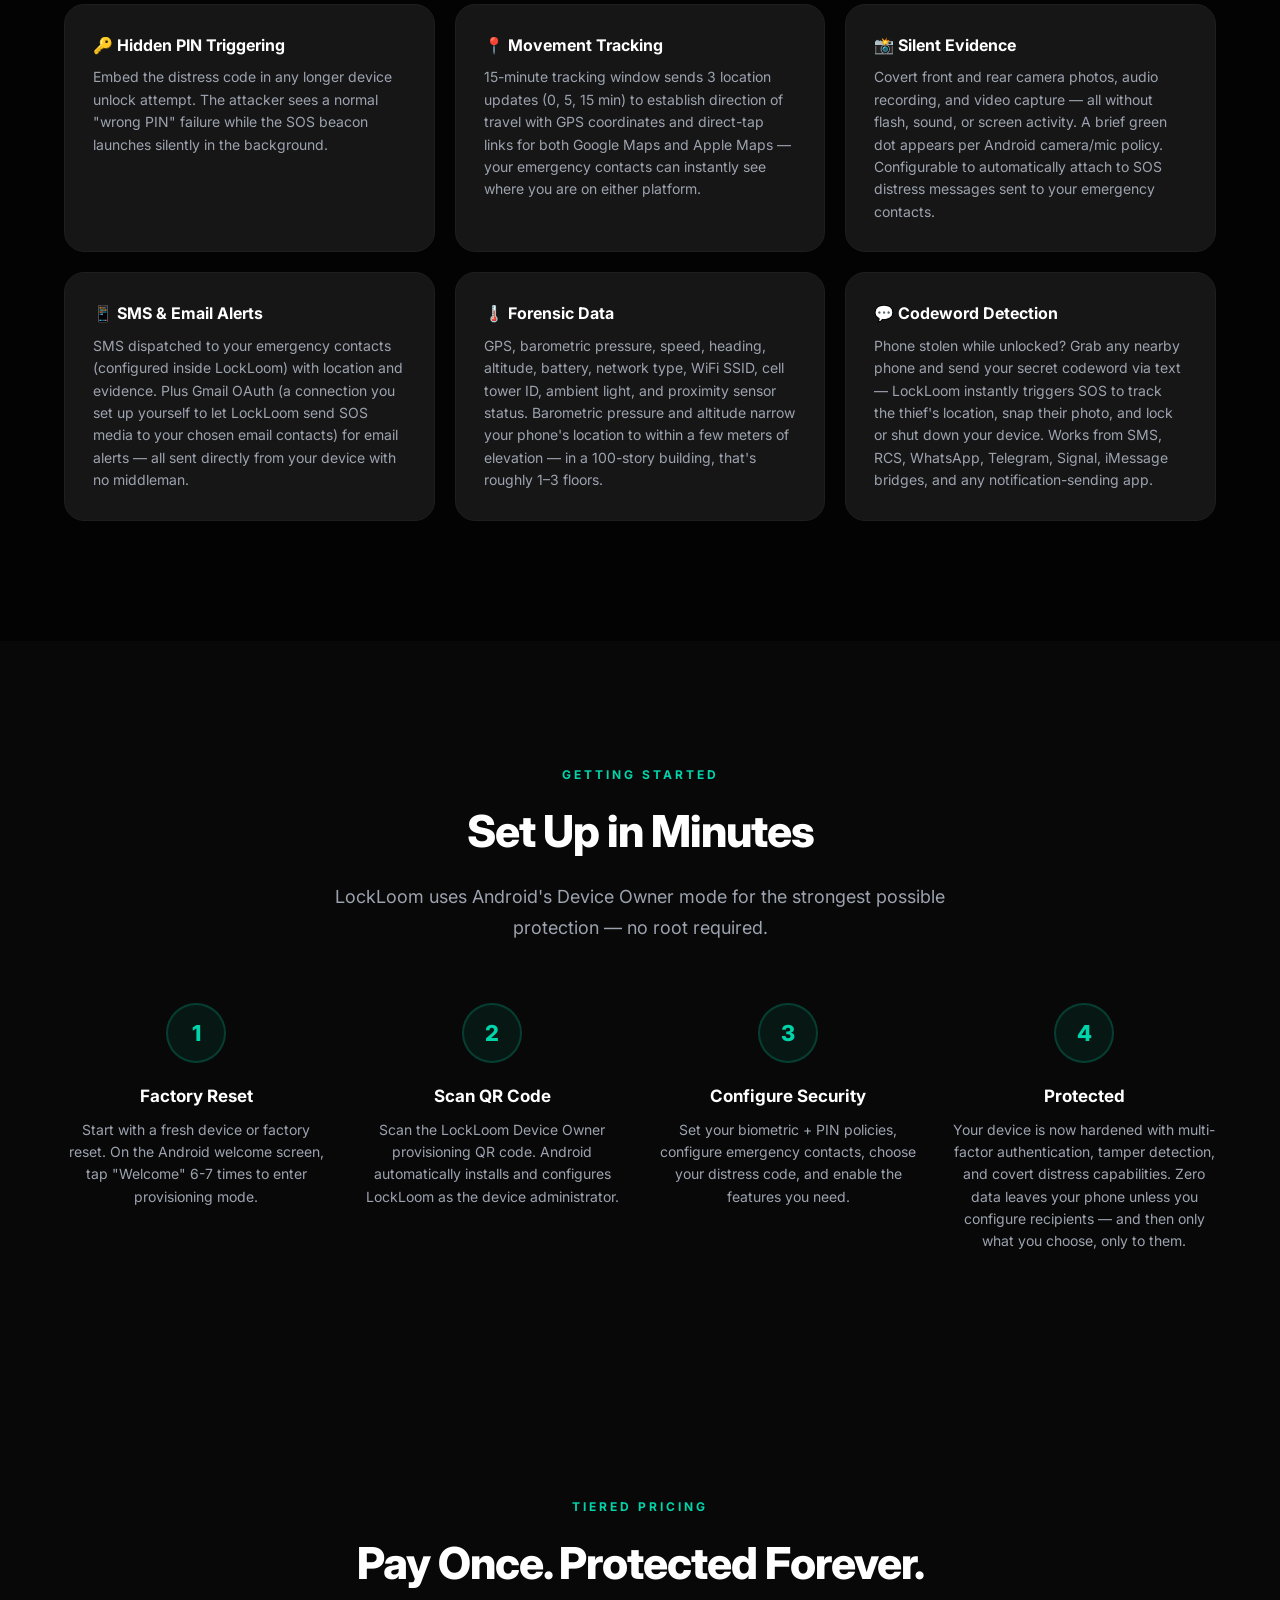
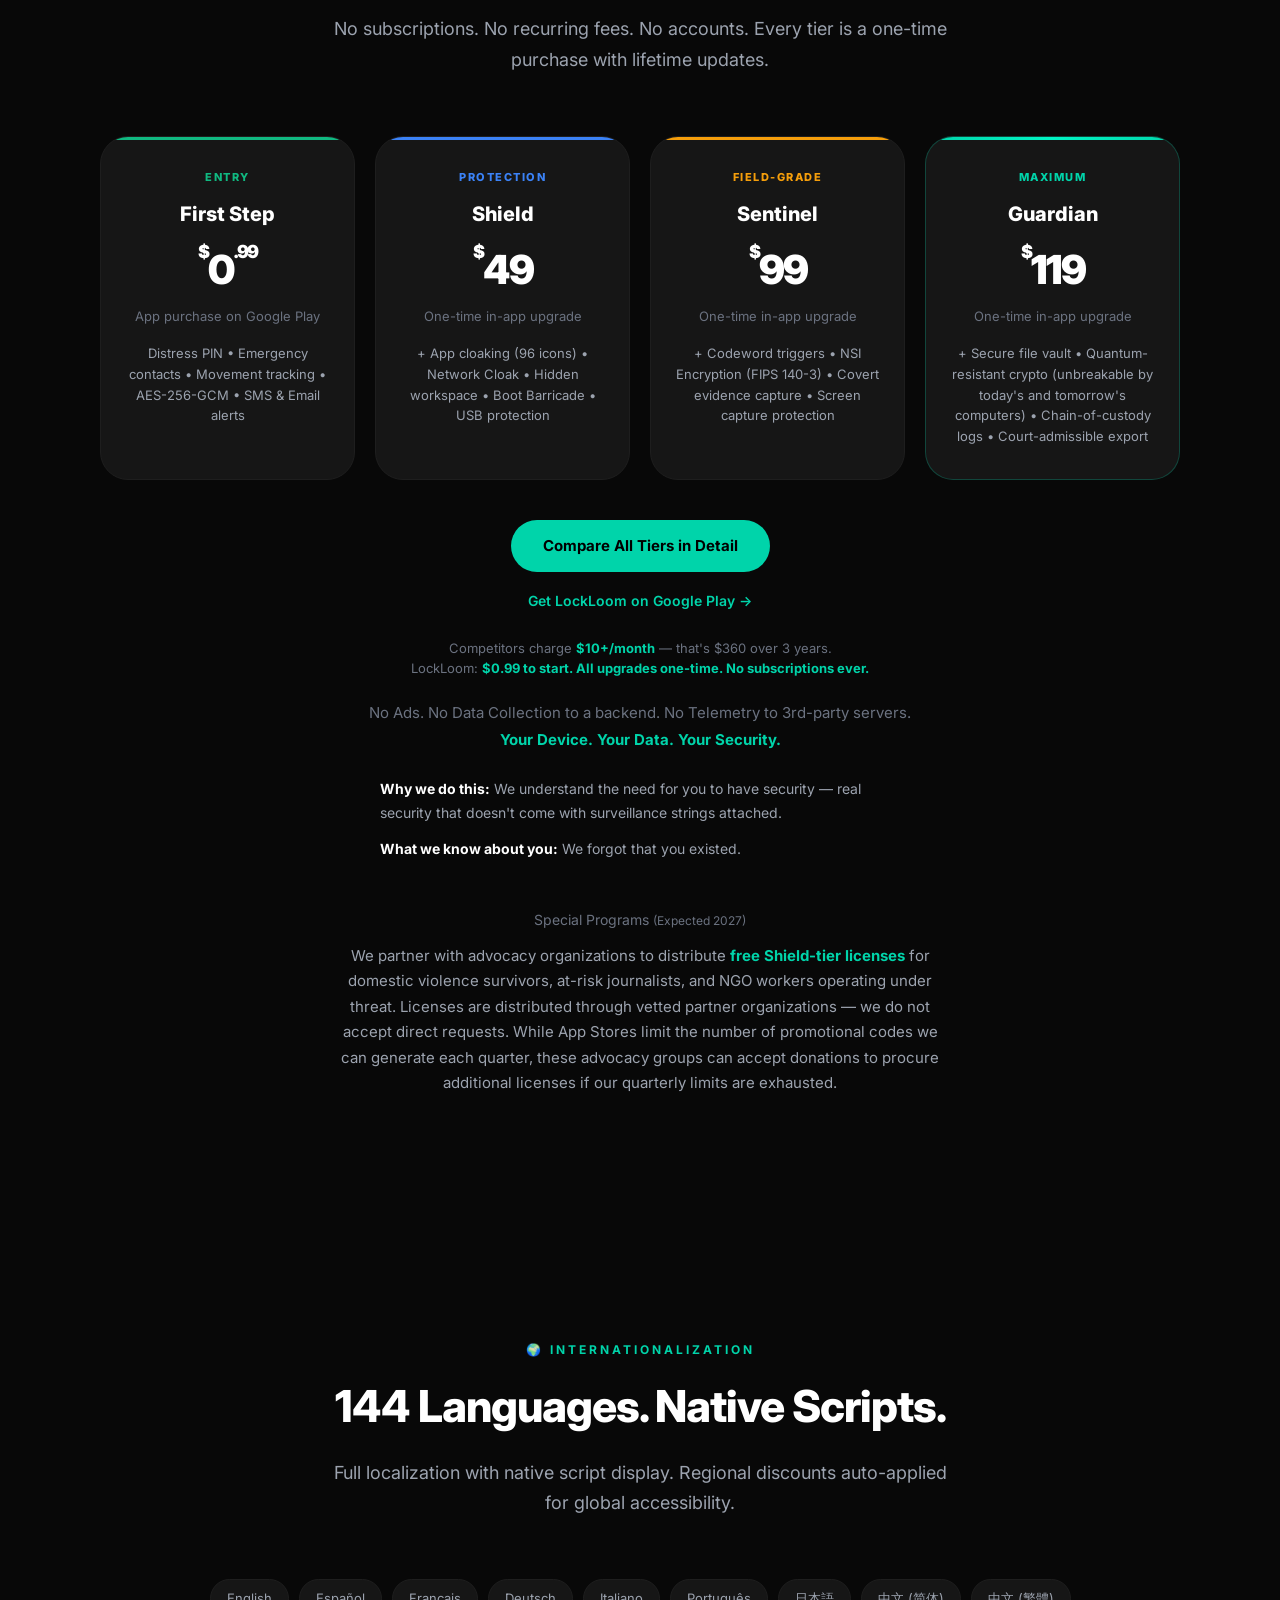
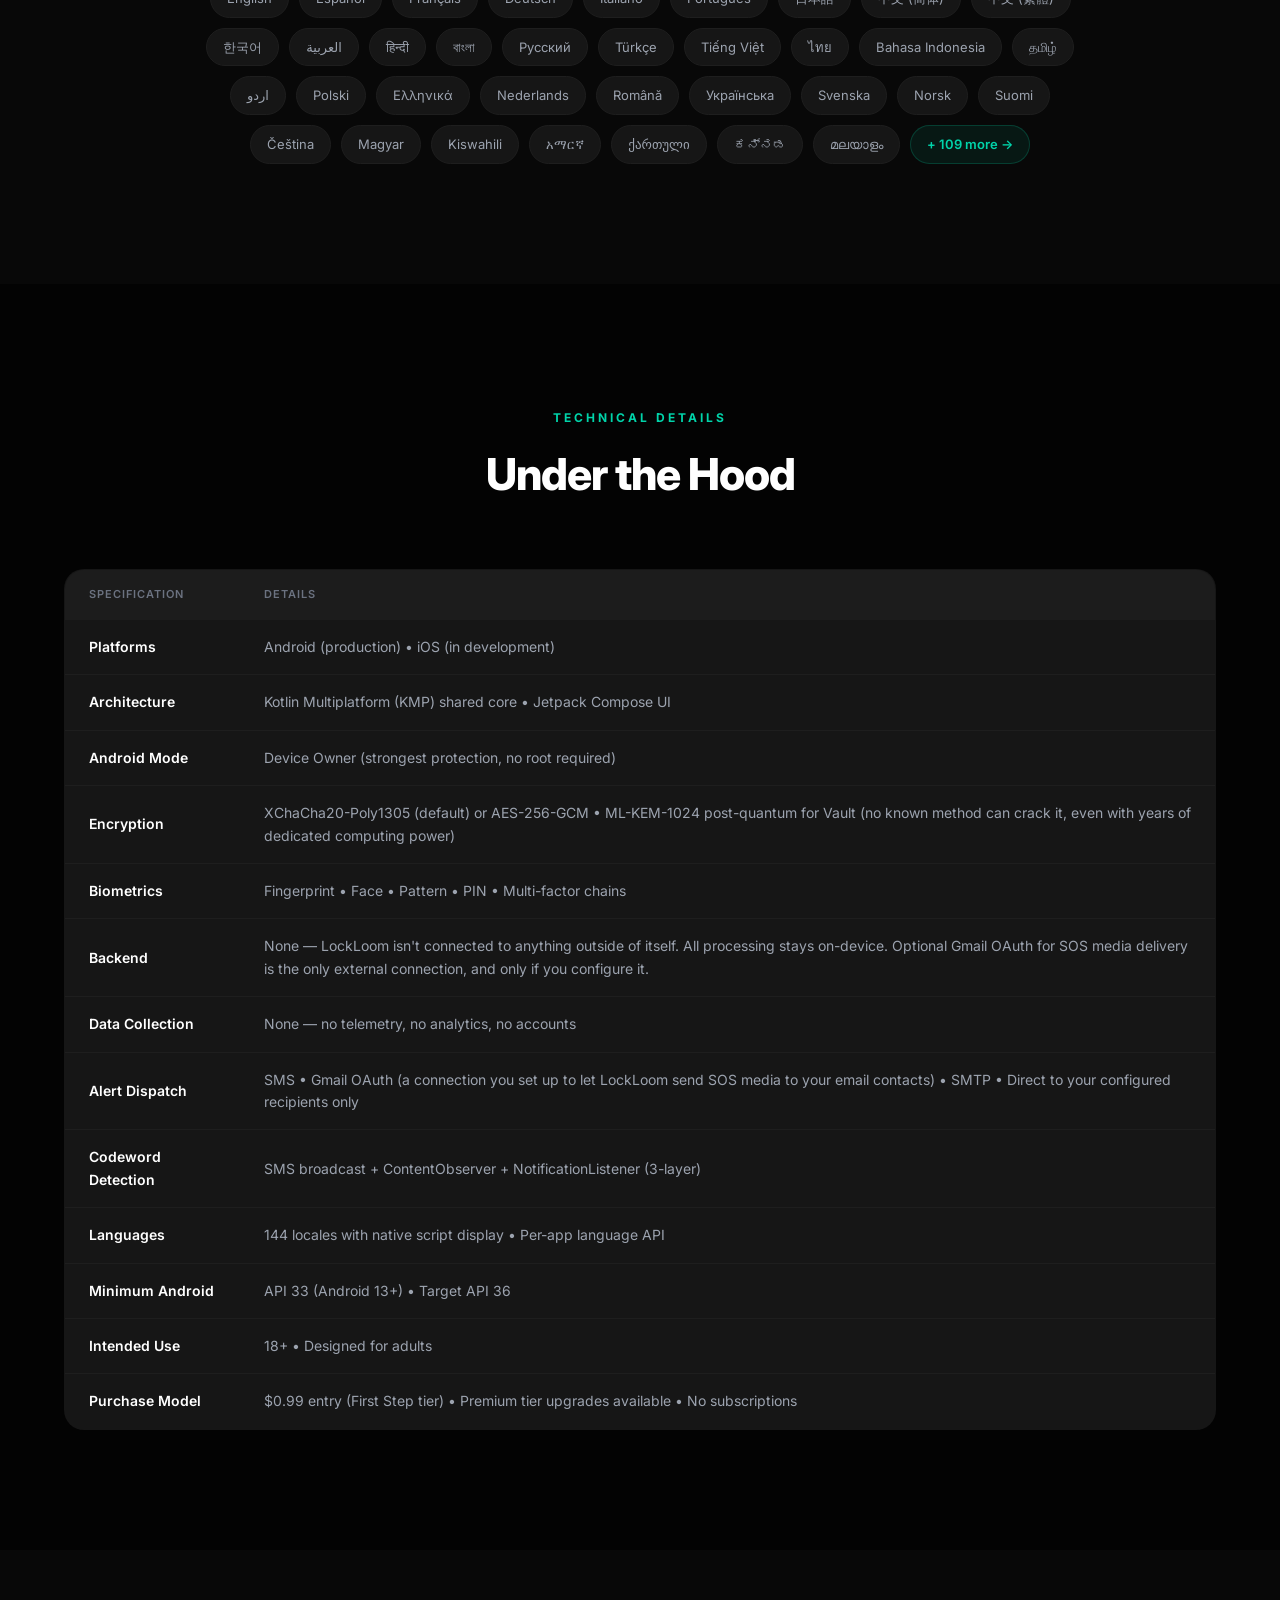
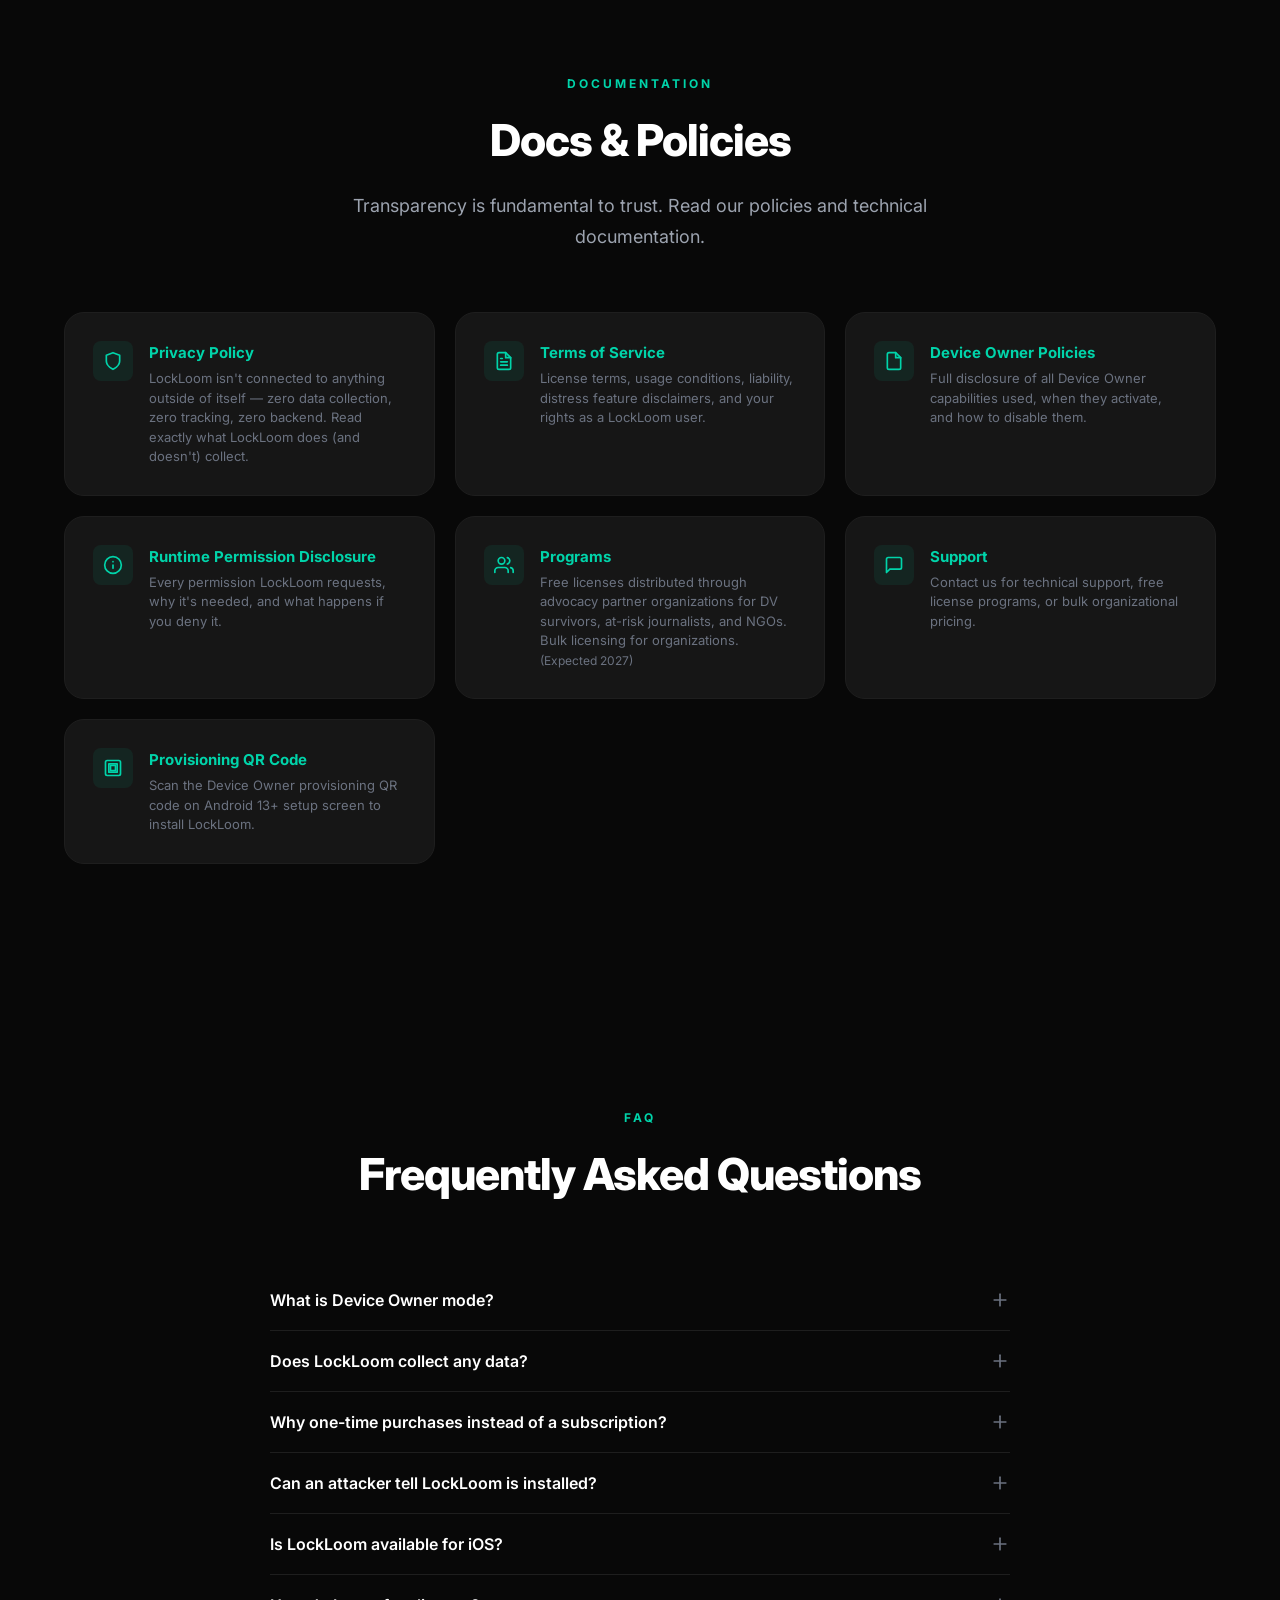
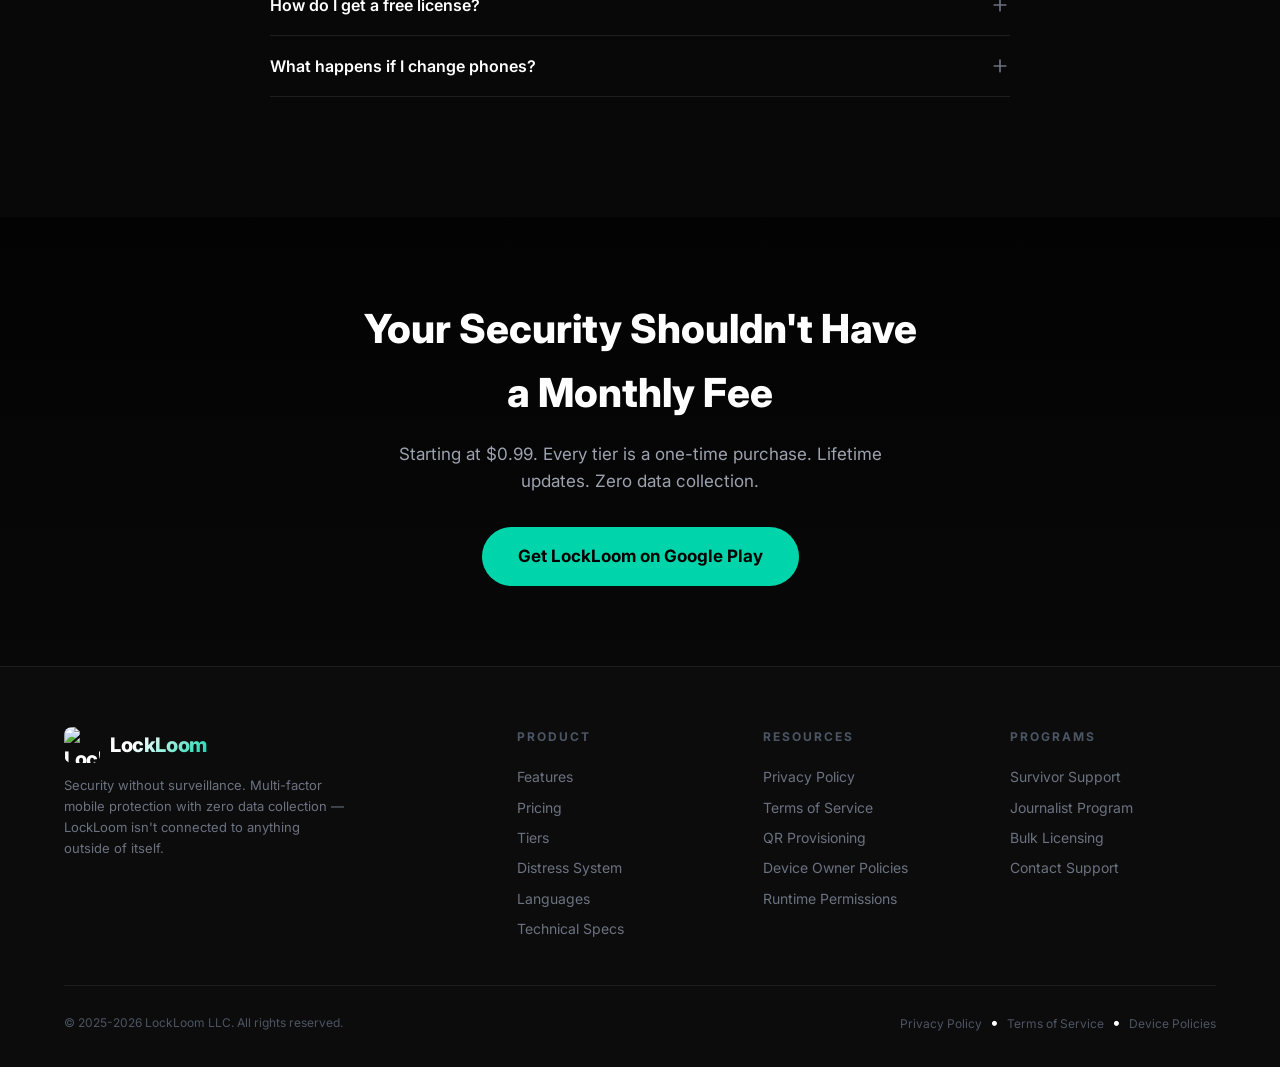
==== commit 2ef1fc9f: "Add files via upload" ====
--- a/website/index.html
+++ b/website/index.html
@@ -4,7 +4,7 @@
   <meta charset="UTF-8" />
   <meta name="viewport" content="width=device-width, initial-scale=1.0" />
   <title>LockLoom — Security Without Surveillance</title>
-  <meta name="description" content="LockLoom is a cross-platform mobile security app with biometric + PIN enforcement, covert distress signals, and zero data collection. One-time purchase. Lifetime updates." />
+  <meta name="description" content="LockLoom is a mobile security application for Android and iOS (coming soon). Biometric + PIN enforcement, covert distress signals, encrypted vault, and zero data collection. One-time purchase. Lifetime updates. Read our privacy policy at https://lockloom.app/privacy" />
   <meta name="theme-color" content="#030303" />
 
   <!-- Open Graph -->
@@ -75,7 +75,7 @@
       Zero Data Collection &bull; Zero Backend &bull; Zero Tracking
     </div>
     <h1>Security Without<br /><span class="highlight">Surveillance</span></h1>
-    <p class="hero__sub">Multi-factor mobile security with covert distress signaling, encrypted hidden workspaces, and post-quantum protection — encryption so strong that no known method can break it, even with years of dedicated computing power. Your data never touches our servers&mdash;ever.</p>
+    <p class="hero__sub">LockLoom is a mobile security application for Android and iOS (coming soon) that provides multi-factor device protection, covert distress signaling, encrypted hidden workspaces, and post-quantum encryption — so strong that no known method can break it, even with years of dedicated computing power. Your data never touches our servers&mdash;ever. Read our <a href="https://lockloom.app/privacy" style="color:var(--accent);text-decoration:underline;">Privacy Policy</a>.</p>
     <div class="hero__actions">
       <a href="https://play.google.com/store/search?q=lockloom&c=apps" class="btn btn--primary" target="_blank" rel="noopener">
         <svg viewBox="0 0 24 24" fill="none" stroke="currentColor" stroke-width="2.5" stroke-linecap="round" stroke-linejoin="round"><path d="M12 22s8-4 8-10V5l-8-3-8 3v7c0 6 8 10 8 10z"/></svg>
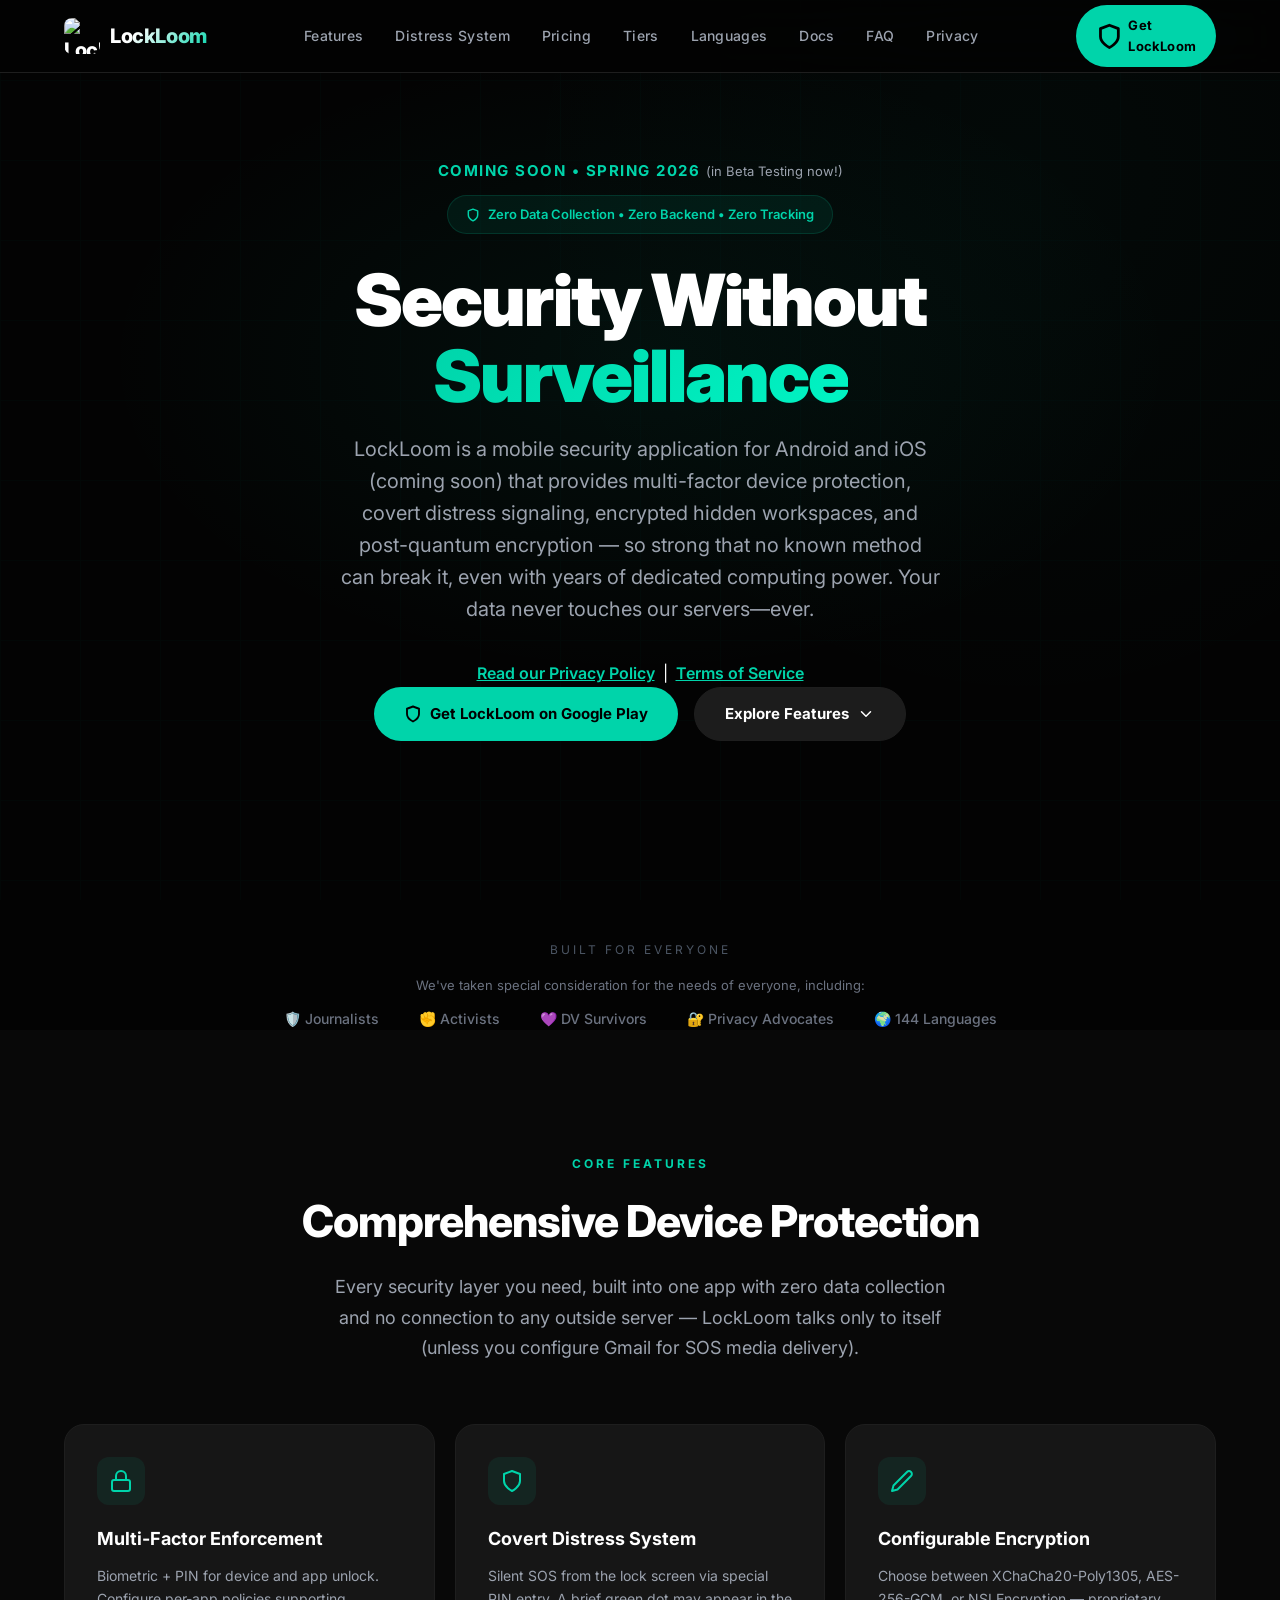
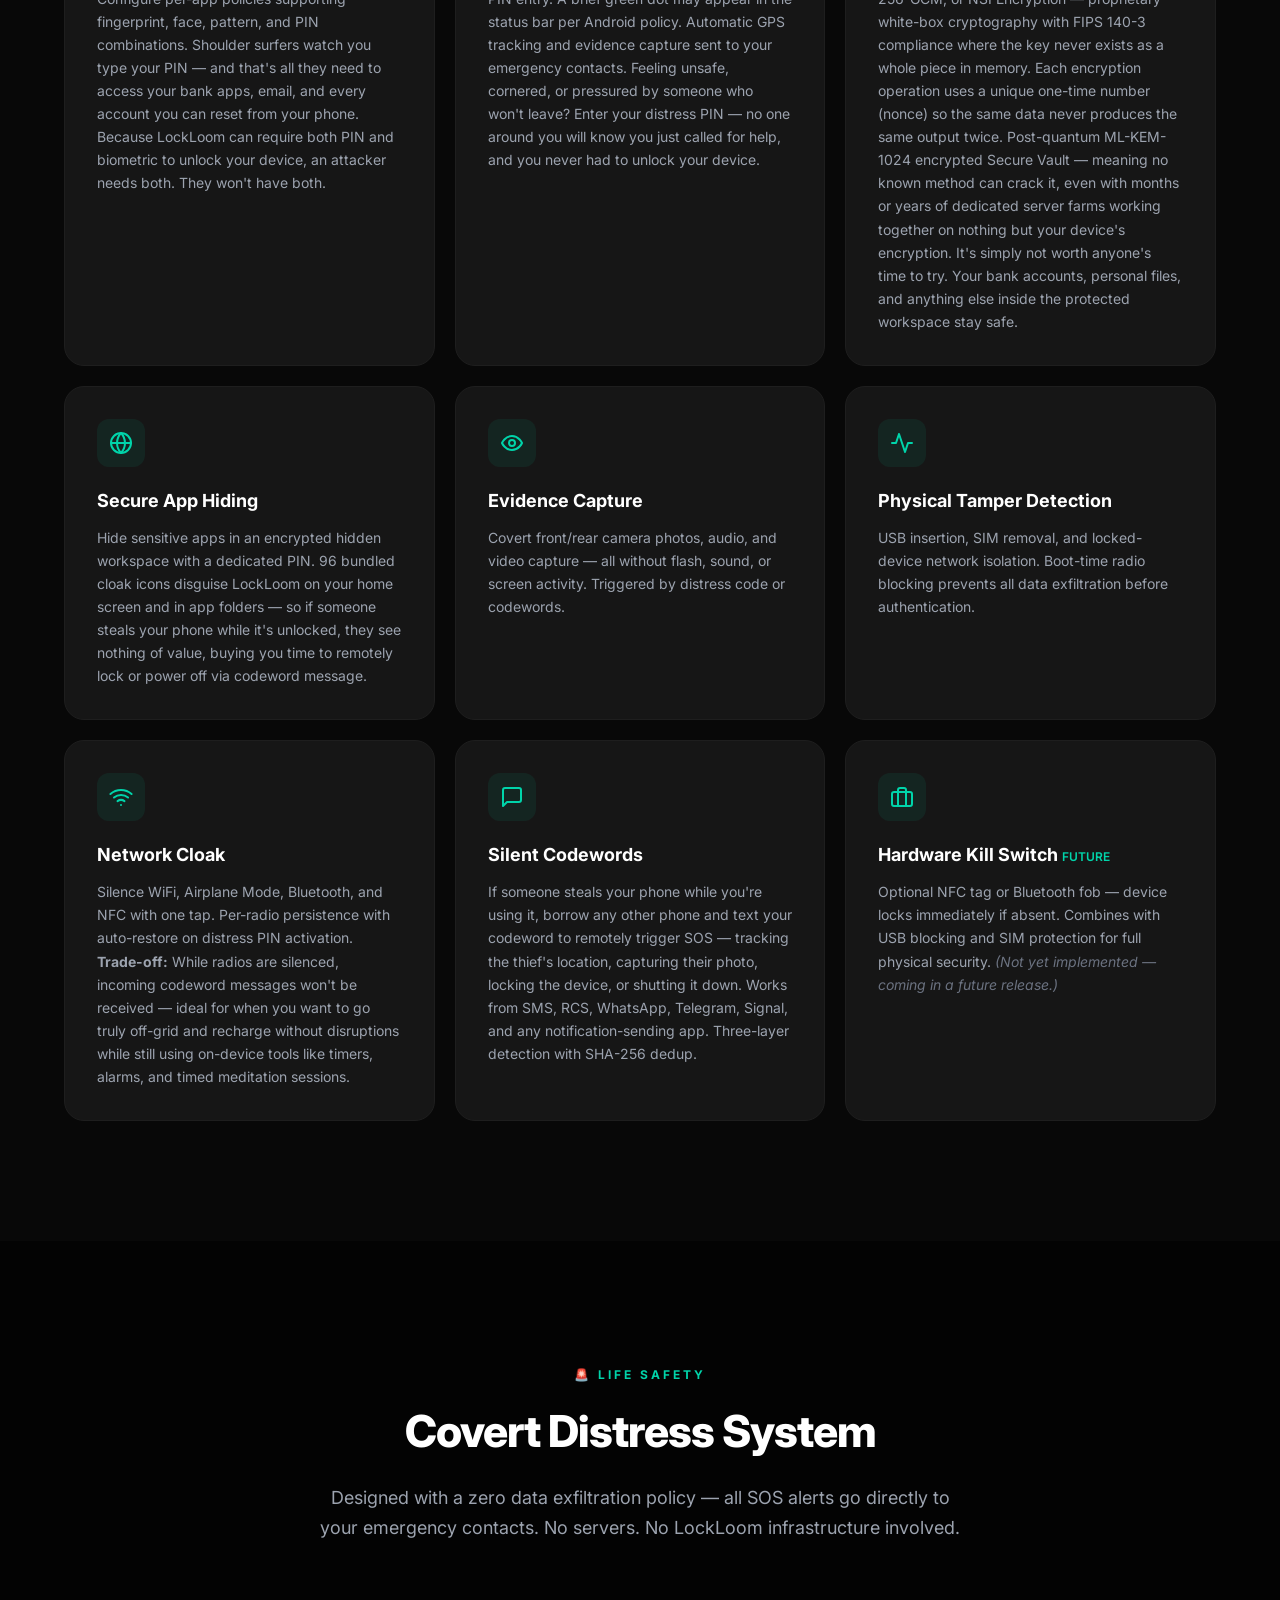
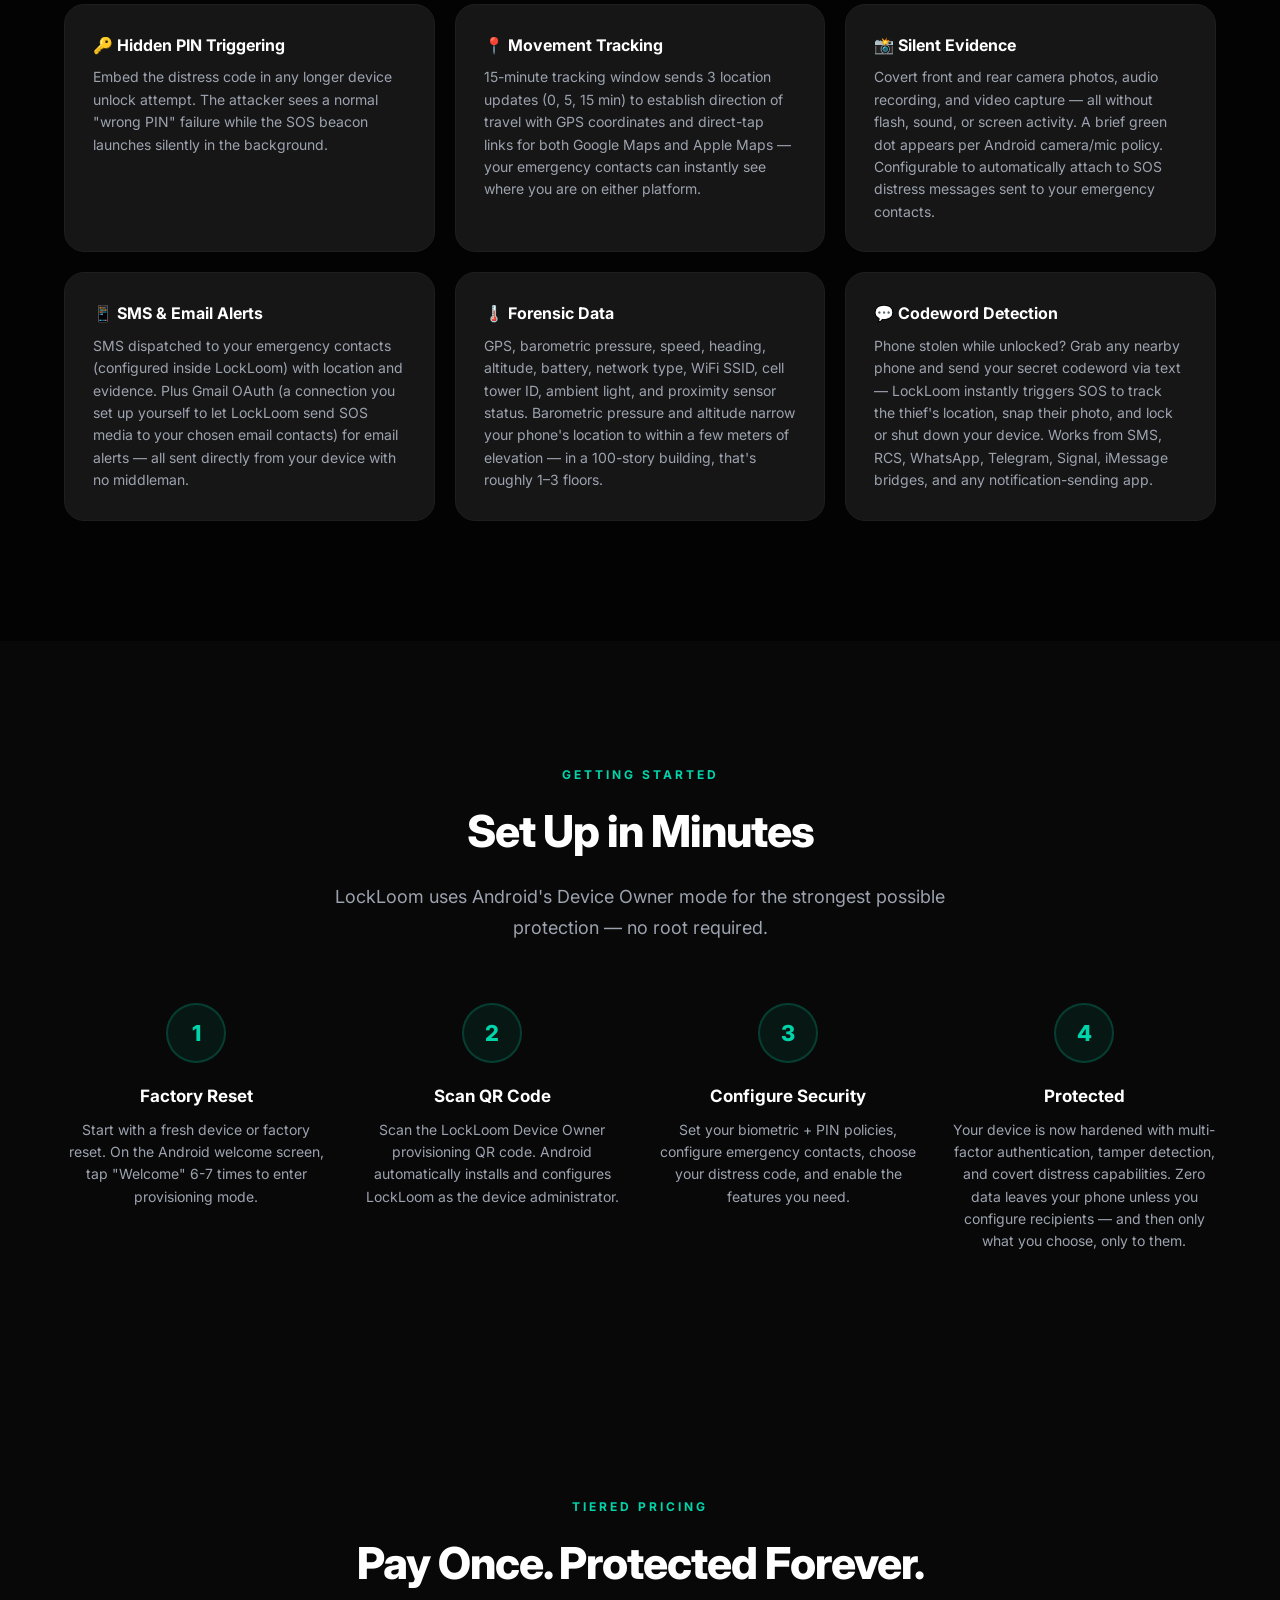
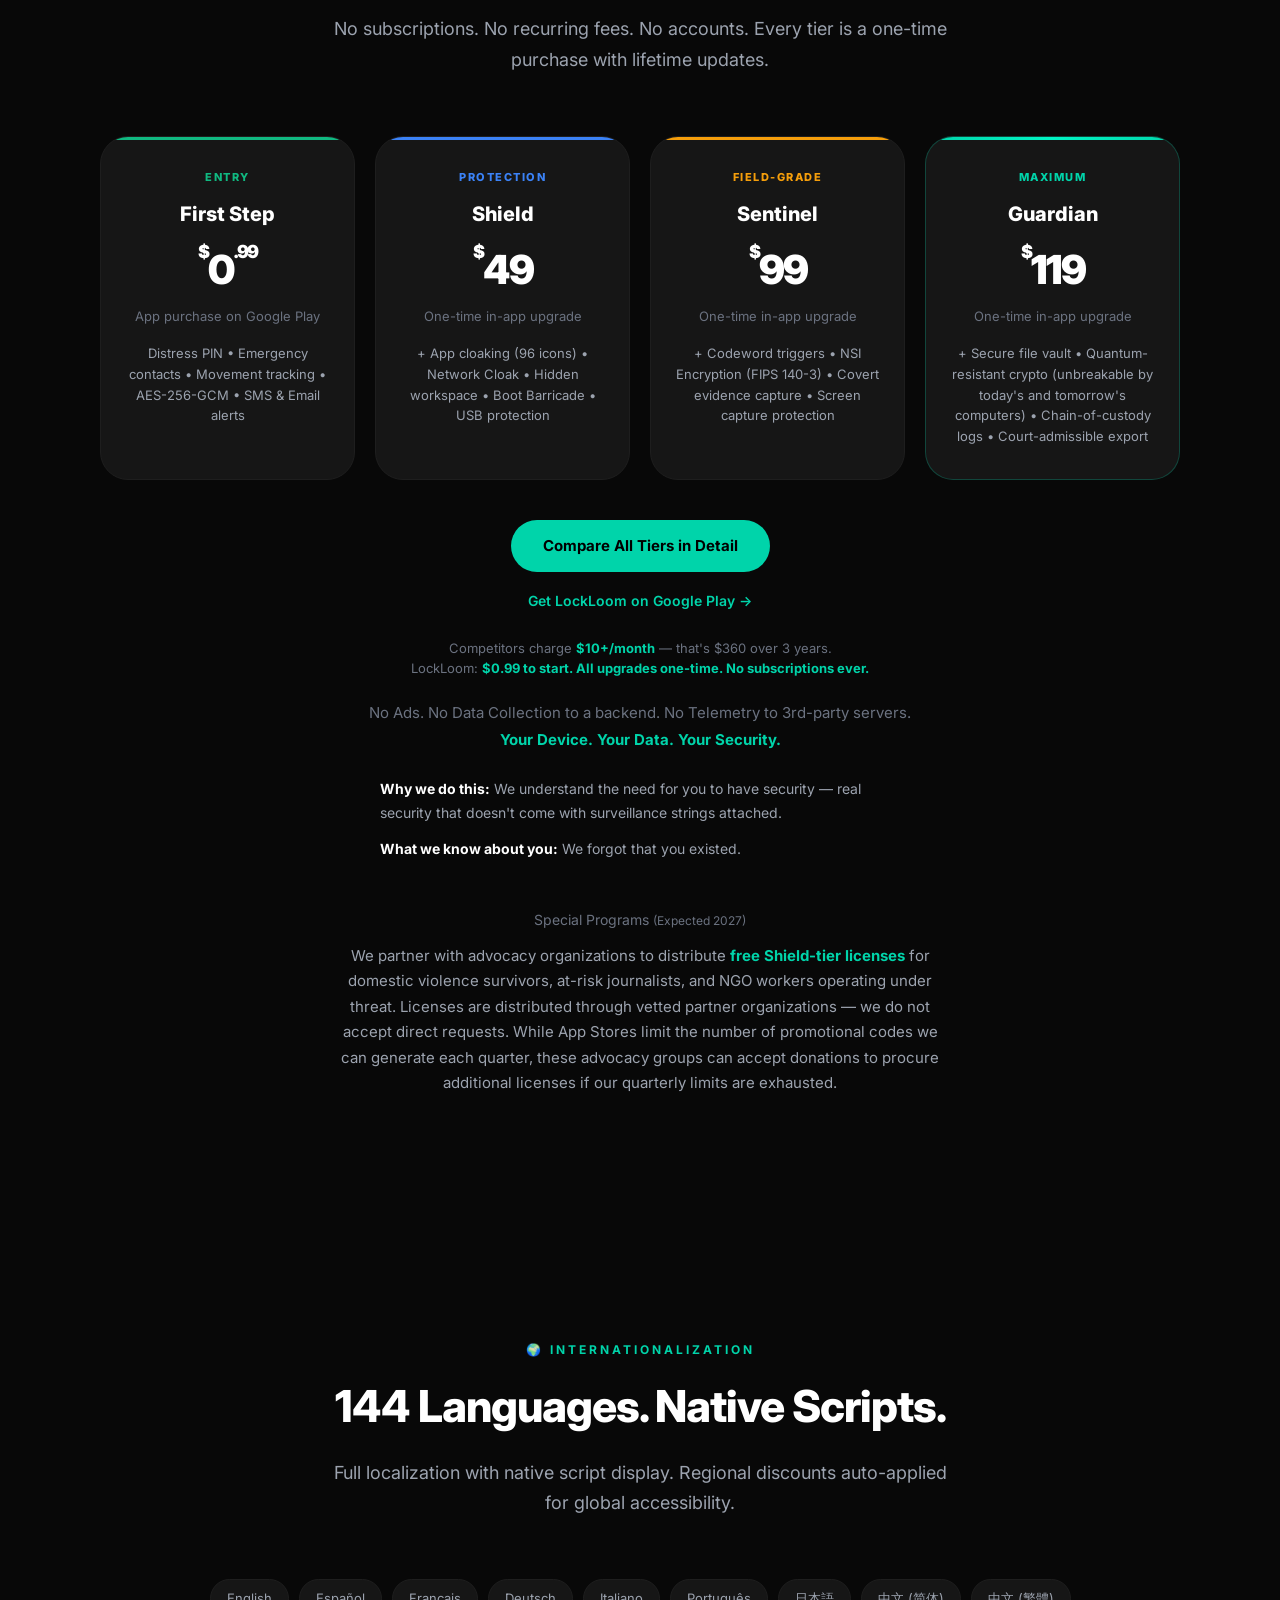
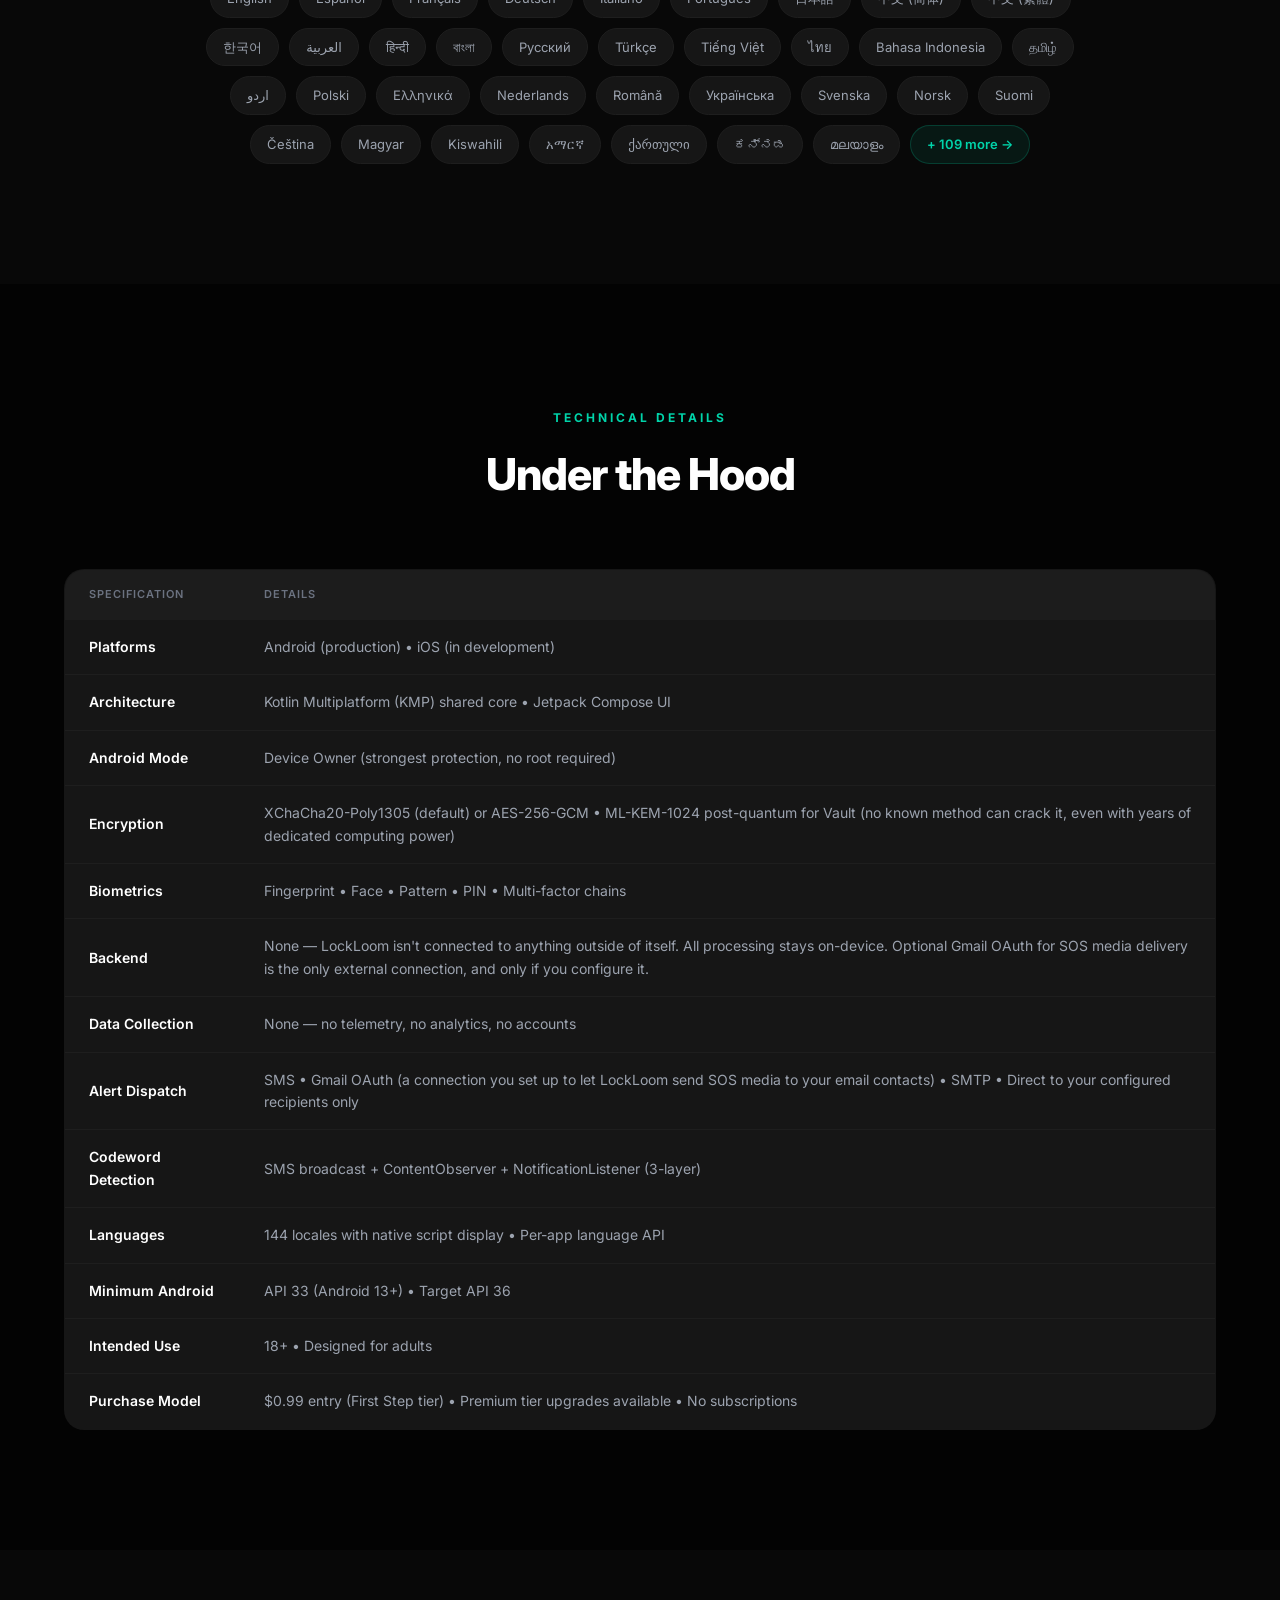
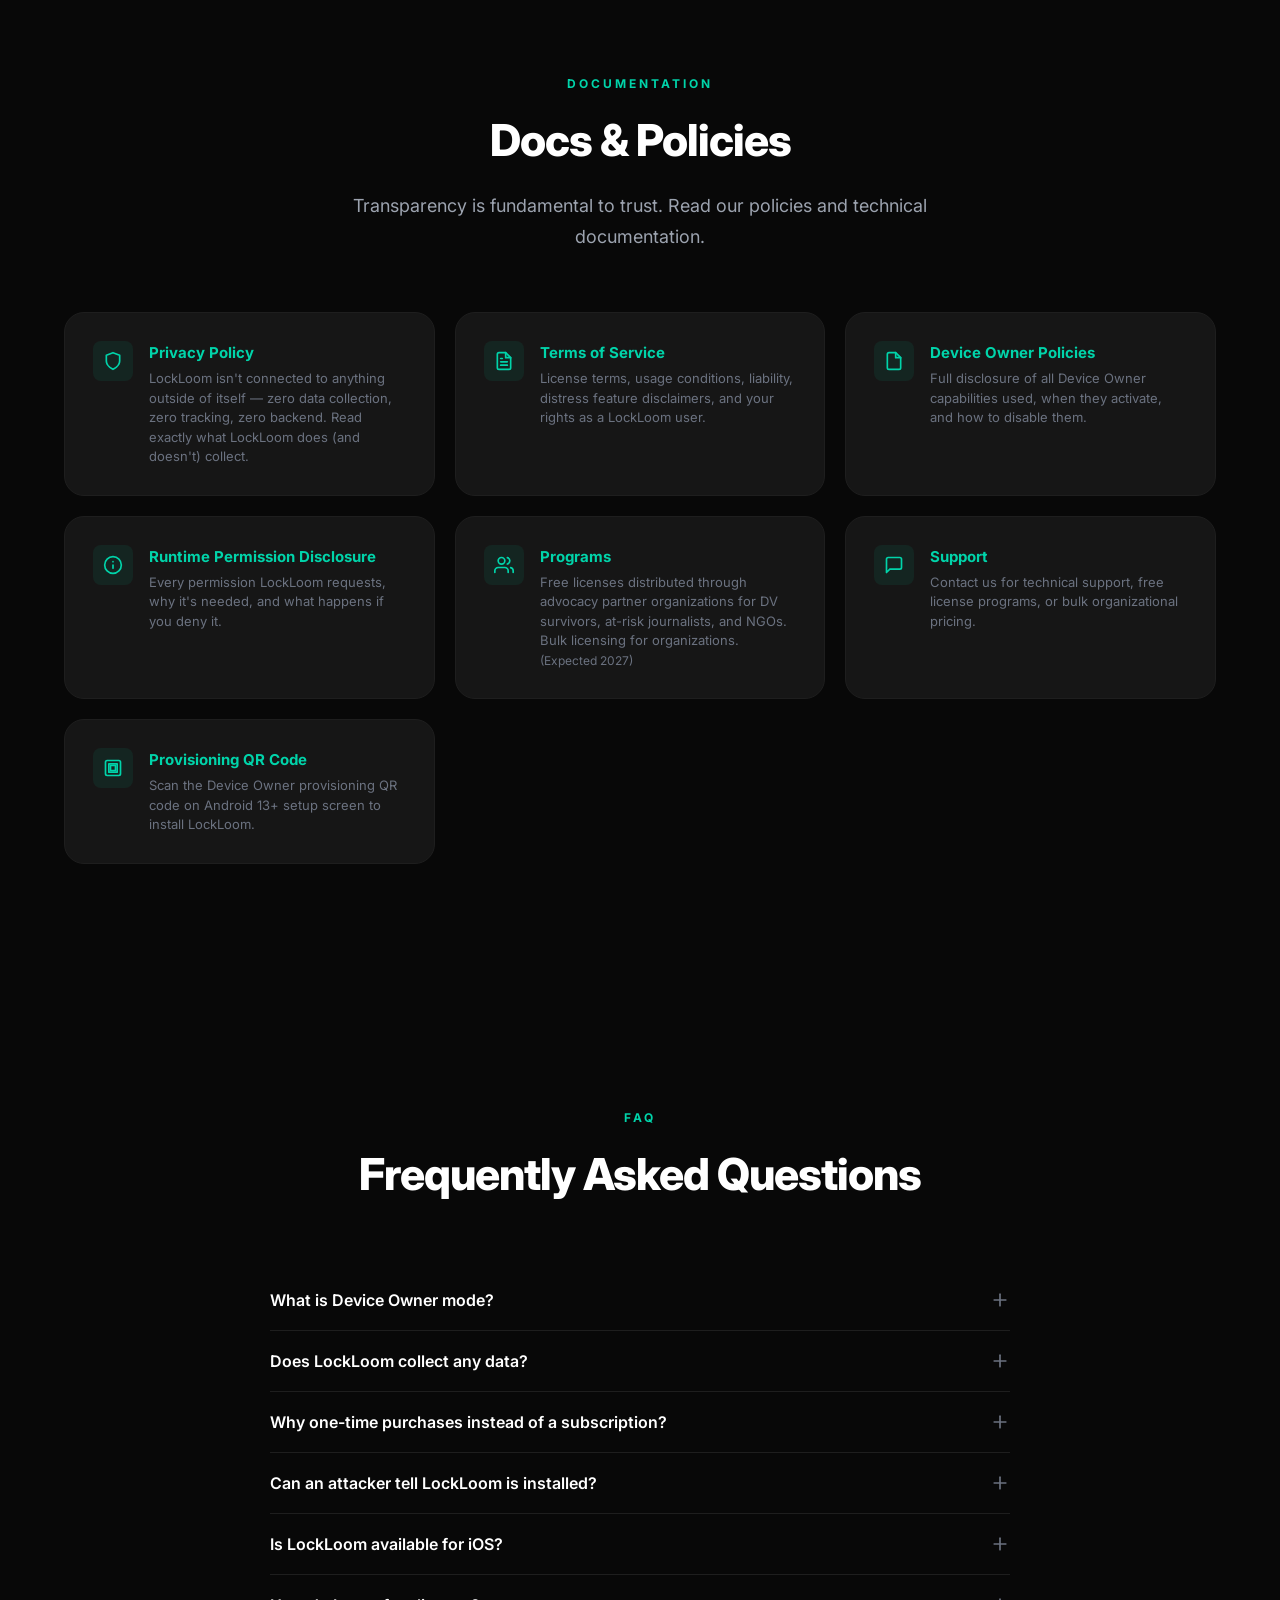
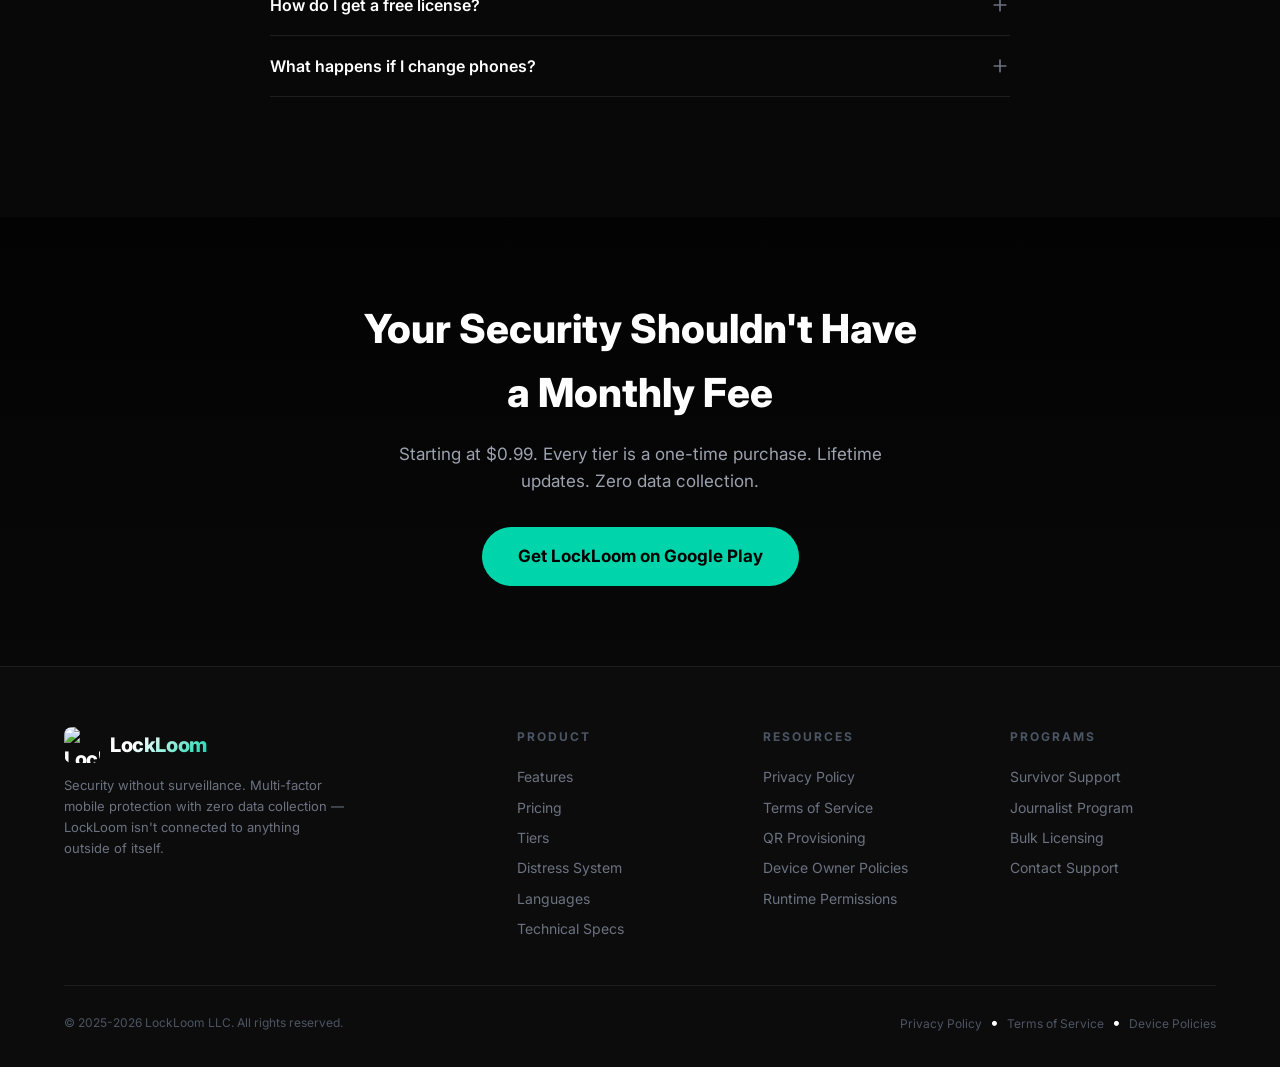
==== commit 78fbe787: "Add files via upload" ====
--- a/website/index.html
+++ b/website/index.html
@@ -51,7 +51,7 @@
       <li><a href="languages.html">Languages</a></li>
       <li><a href="#docs">Docs</a></li>
       <li><a href="#faq">FAQ</a></li>
-      <li><a href="privacy.html">Privacy</a></li>
+      <li><a href="https://lockloom.app/privacy">Privacy</a></li>
     </ul>
     <a href="https://play.google.com/store/search?q=lockloom&c=apps" class="nav__cta" target="_blank" rel="noopener">
       <svg viewBox="0 0 24 24" fill="none" stroke="currentColor" stroke-width="2.5" stroke-linecap="round" stroke-linejoin="round"><path d="M12 22s8-4 8-10V5l-8-3-8 3v7c0 6 8 10 8 10z"/></svg>
@@ -75,7 +75,8 @@
       Zero Data Collection &bull; Zero Backend &bull; Zero Tracking
     </div>
     <h1>Security Without<br /><span class="highlight">Surveillance</span></h1>
-    <p class="hero__sub">LockLoom is a mobile security application for Android and iOS (coming soon) that provides multi-factor device protection, covert distress signaling, encrypted hidden workspaces, and post-quantum encryption — so strong that no known method can break it, even with years of dedicated computing power. Your data never touches our servers&mdash;ever. Read our <a href="https://lockloom.app/privacy" style="color:var(--accent);text-decoration:underline;">Privacy Policy</a>.</p>
+    <p class="hero__sub">LockLoom is a mobile security application for Android and iOS (coming soon) that provides multi-factor device protection, covert distress signaling, encrypted hidden workspaces, and post-quantum encryption — so strong that no known method can break it, even with years of dedicated computing power. Your data never touches our servers&mdash;ever.</p>
+    <p style="margin-top:16px;font-size:16px;"><a href="https://lockloom.app/privacy" style="color:var(--accent);text-decoration:underline;font-weight:600;">Read our Privacy Policy</a> &nbsp;|&nbsp; <a href="https://lockloom.app/terms" style="color:var(--accent);text-decoration:underline;font-weight:600;">Terms of Service</a></p>
     <div class="hero__actions">
       <a href="https://play.google.com/store/search?q=lockloom&c=apps" class="btn btn--primary" target="_blank" rel="noopener">
         <svg viewBox="0 0 24 24" fill="none" stroke="currentColor" stroke-width="2.5" stroke-linecap="round" stroke-linejoin="round"><path d="M12 22s8-4 8-10V5l-8-3-8 3v7c0 6 8 10 8 10z"/></svg>
@@ -449,7 +450,7 @@
 
     <div class="docs__grid">
 
-      <a href="privacy.html" class="doc-card fade-in">
+      <a href="https://lockloom.app/privacy" class="doc-card fade-in">
         <div class="doc-card__icon">
           <svg viewBox="0 0 24 24" fill="none" stroke="currentColor" stroke-width="2" stroke-linecap="round" stroke-linejoin="round"><path d="M12 22s8-4 8-10V5l-8-3-8 3v7c0 6 8 10 8 10z"/></svg>
         </div>
@@ -646,8 +647,8 @@
 
       <div class="footer__col">
         <h4>Resources</h4>
-        <a href="privacy.html">Privacy Policy</a>
-        <a href="terms.html">Terms of Service</a>
+        <a href="https://lockloom.app/privacy">Privacy Policy</a>
+        <a href="https://lockloom.app/terms">Terms of Service</a>
         <a href="provisioning.html">QR Provisioning</a>
         <a href="policies.html">Device Owner Policies</a>
         <a href="permissions.html">Runtime Permissions</a>
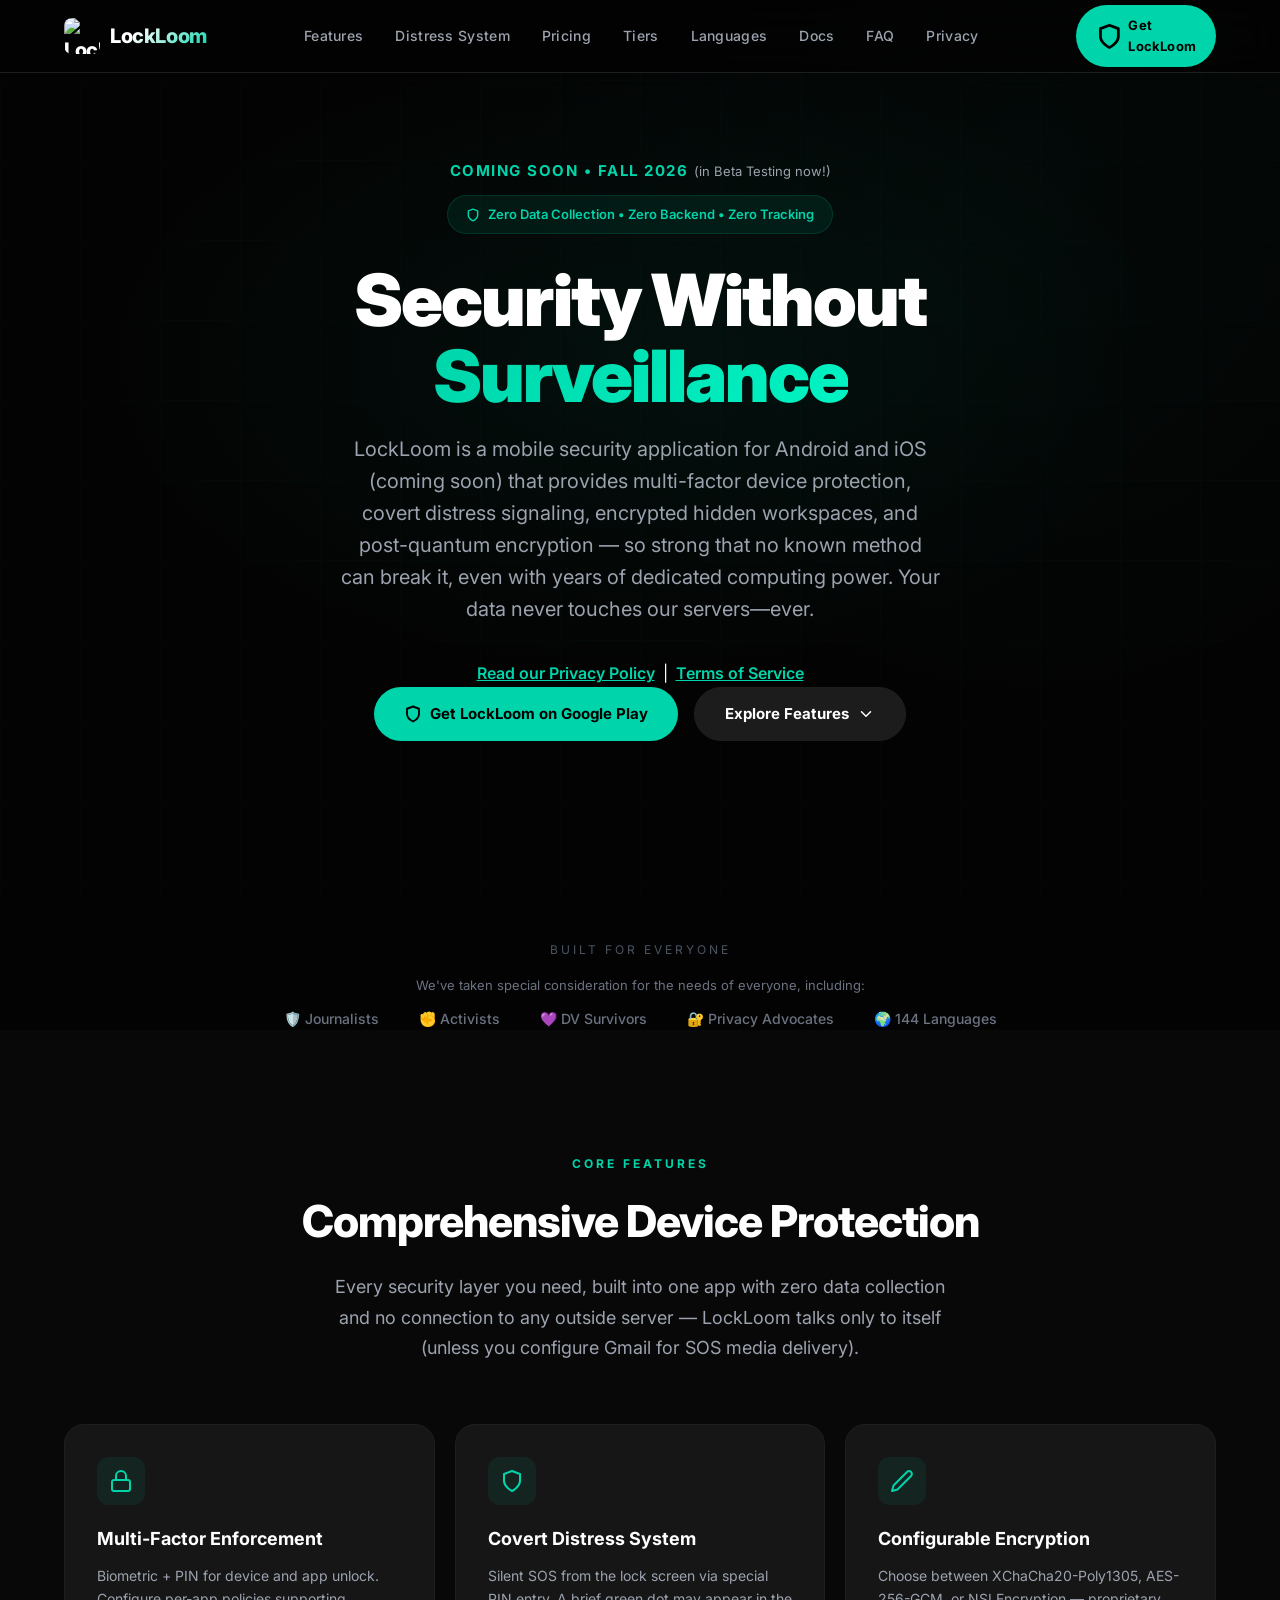
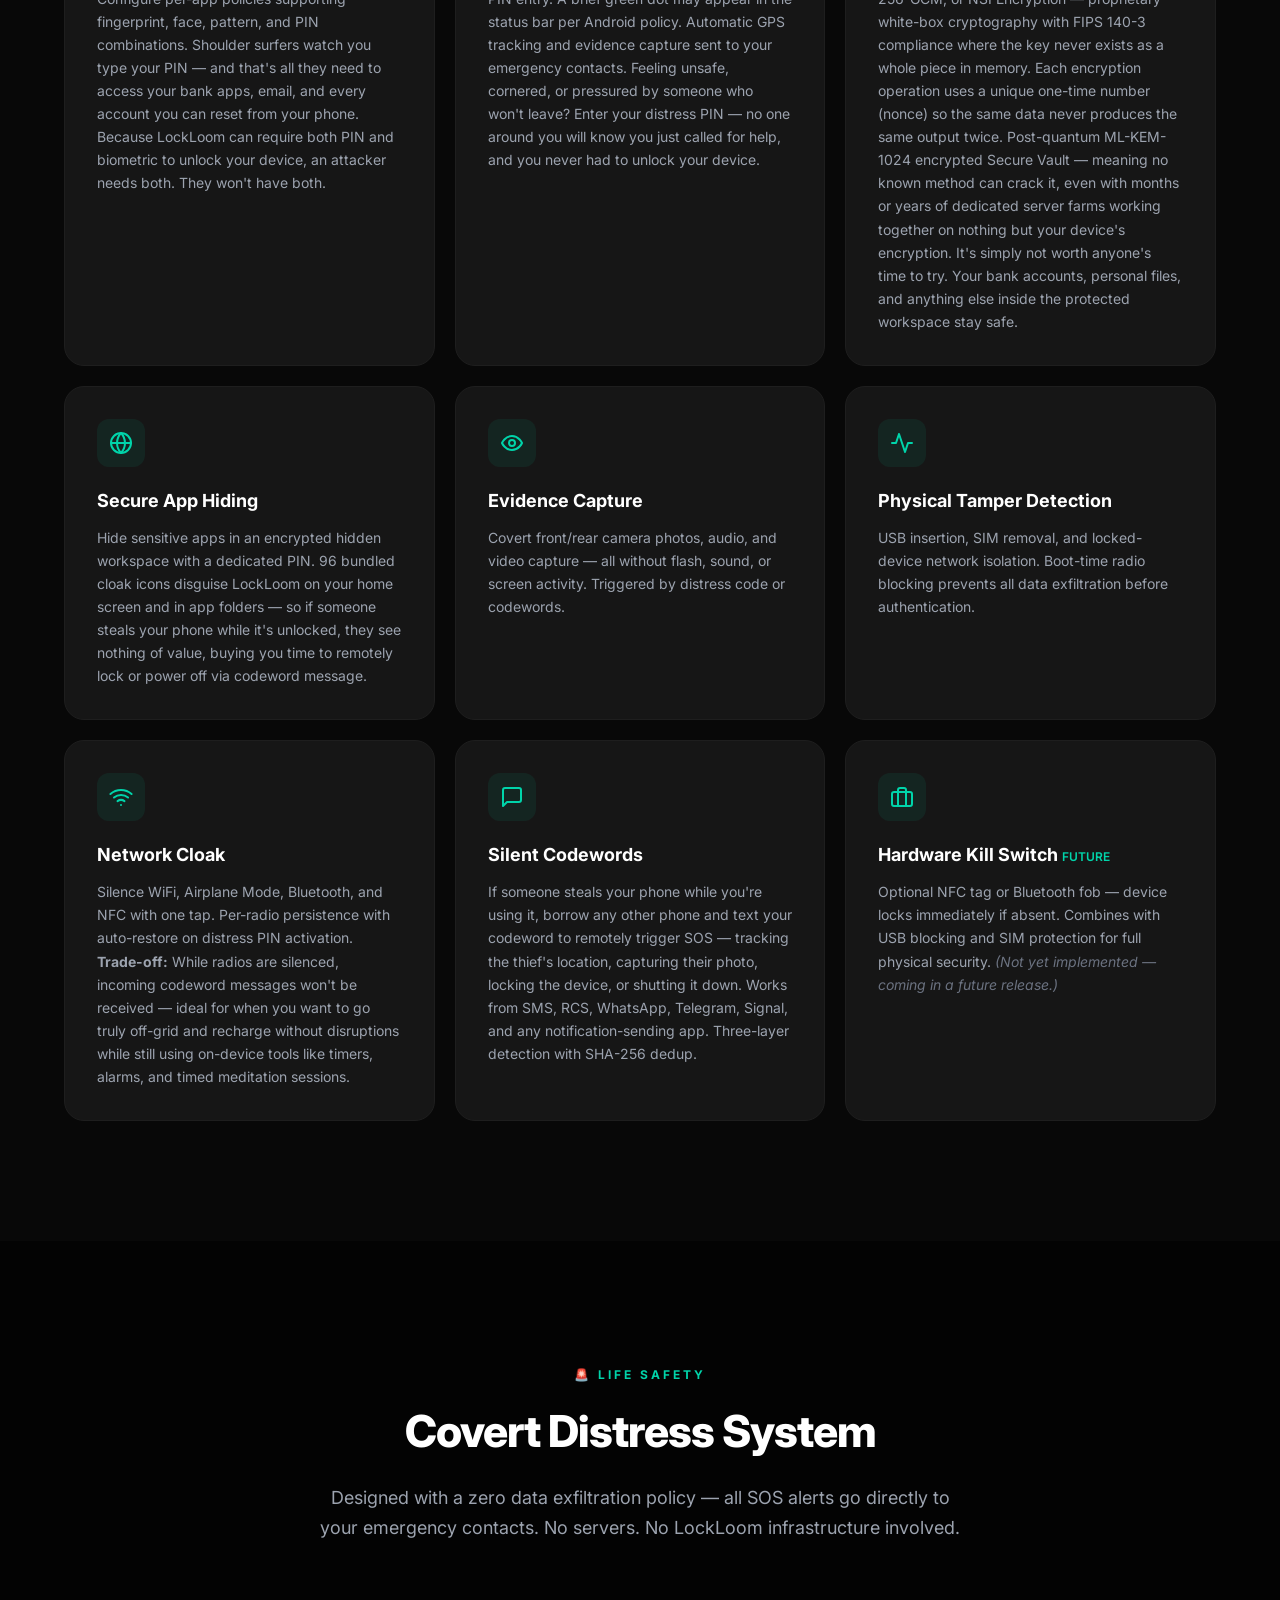
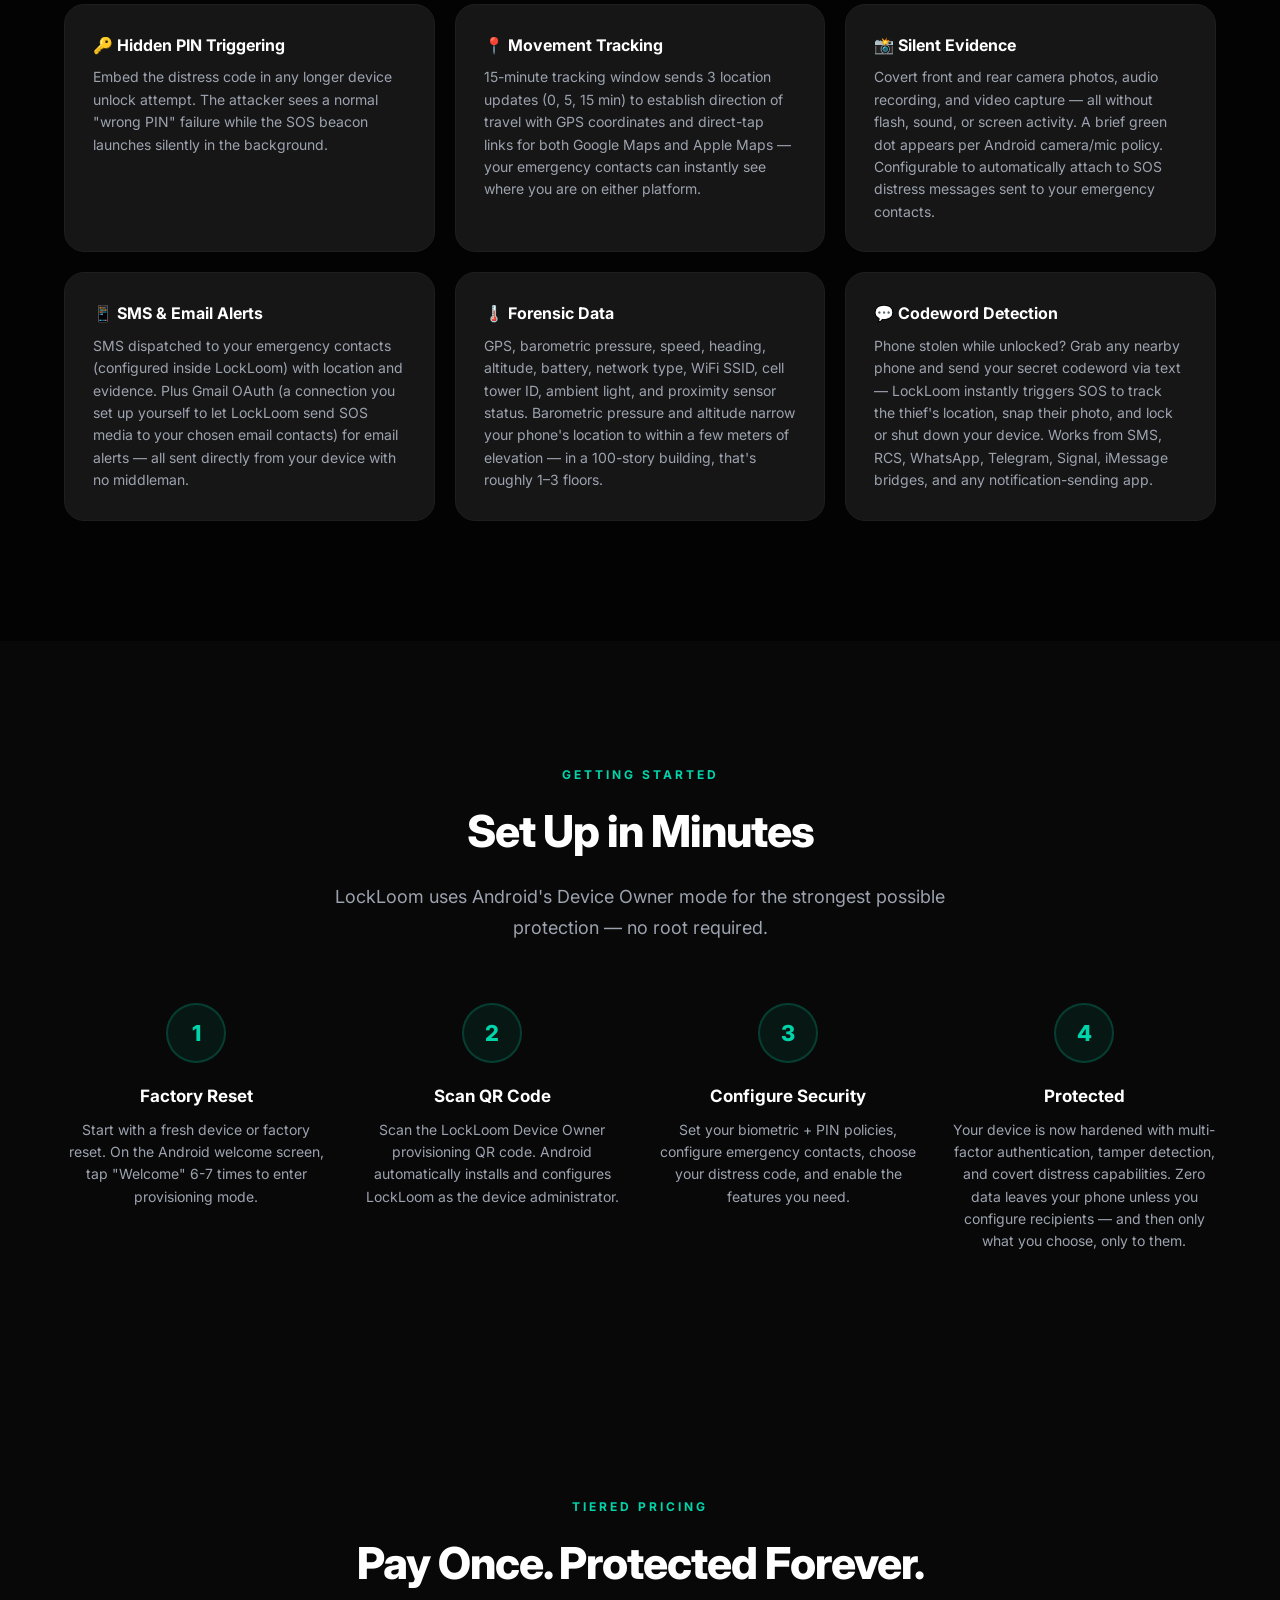
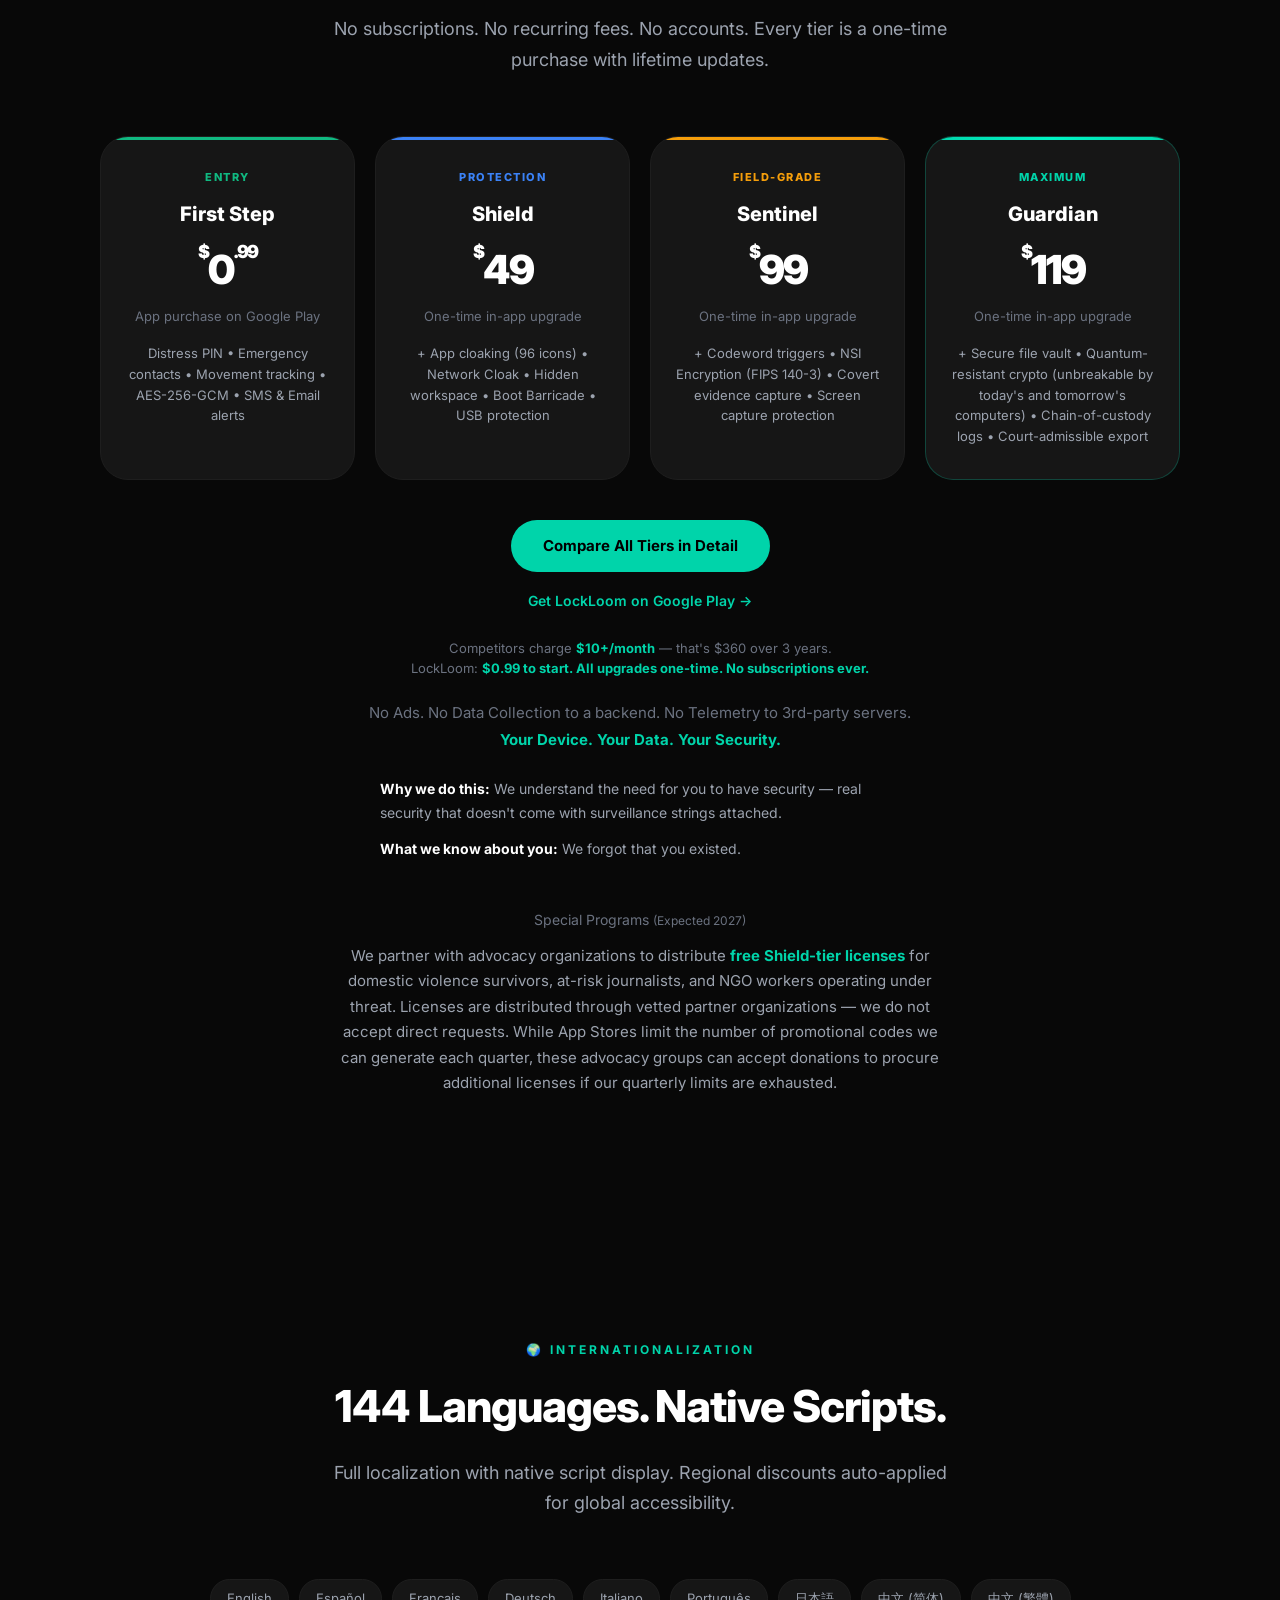
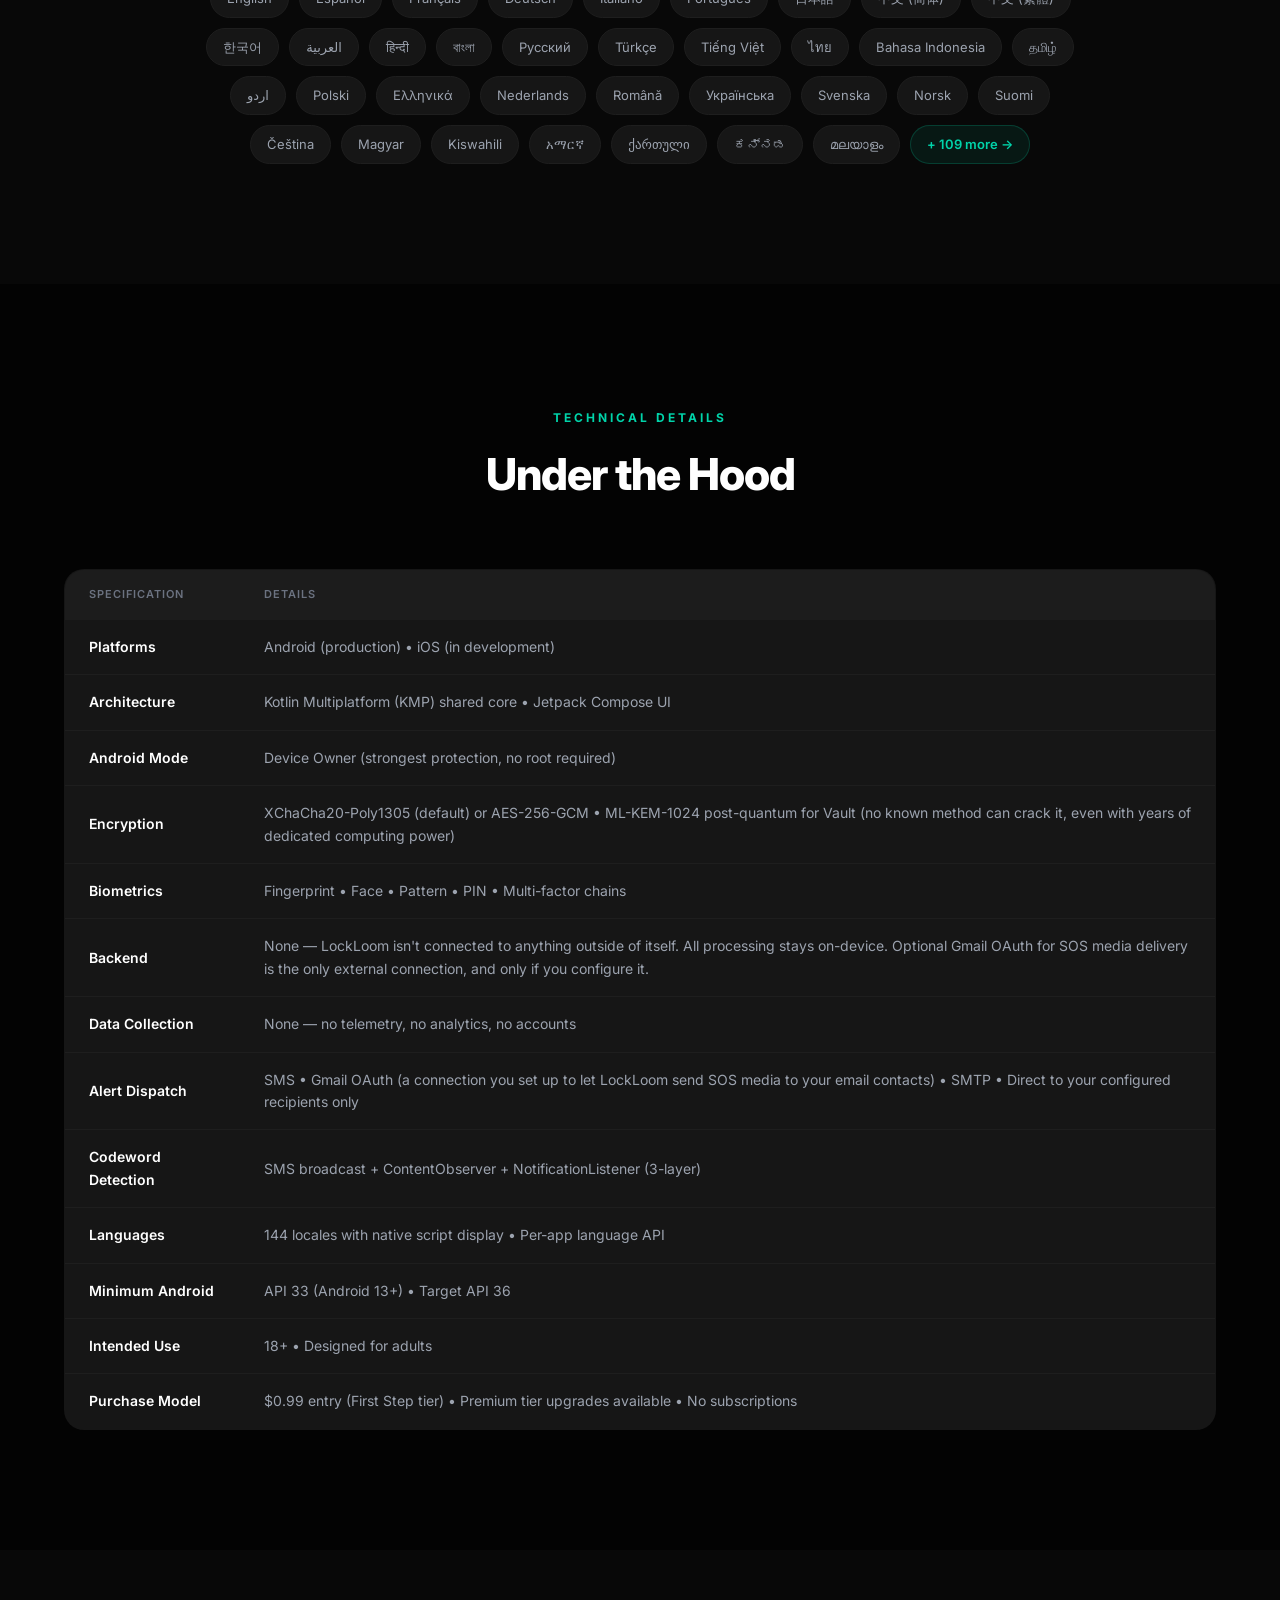
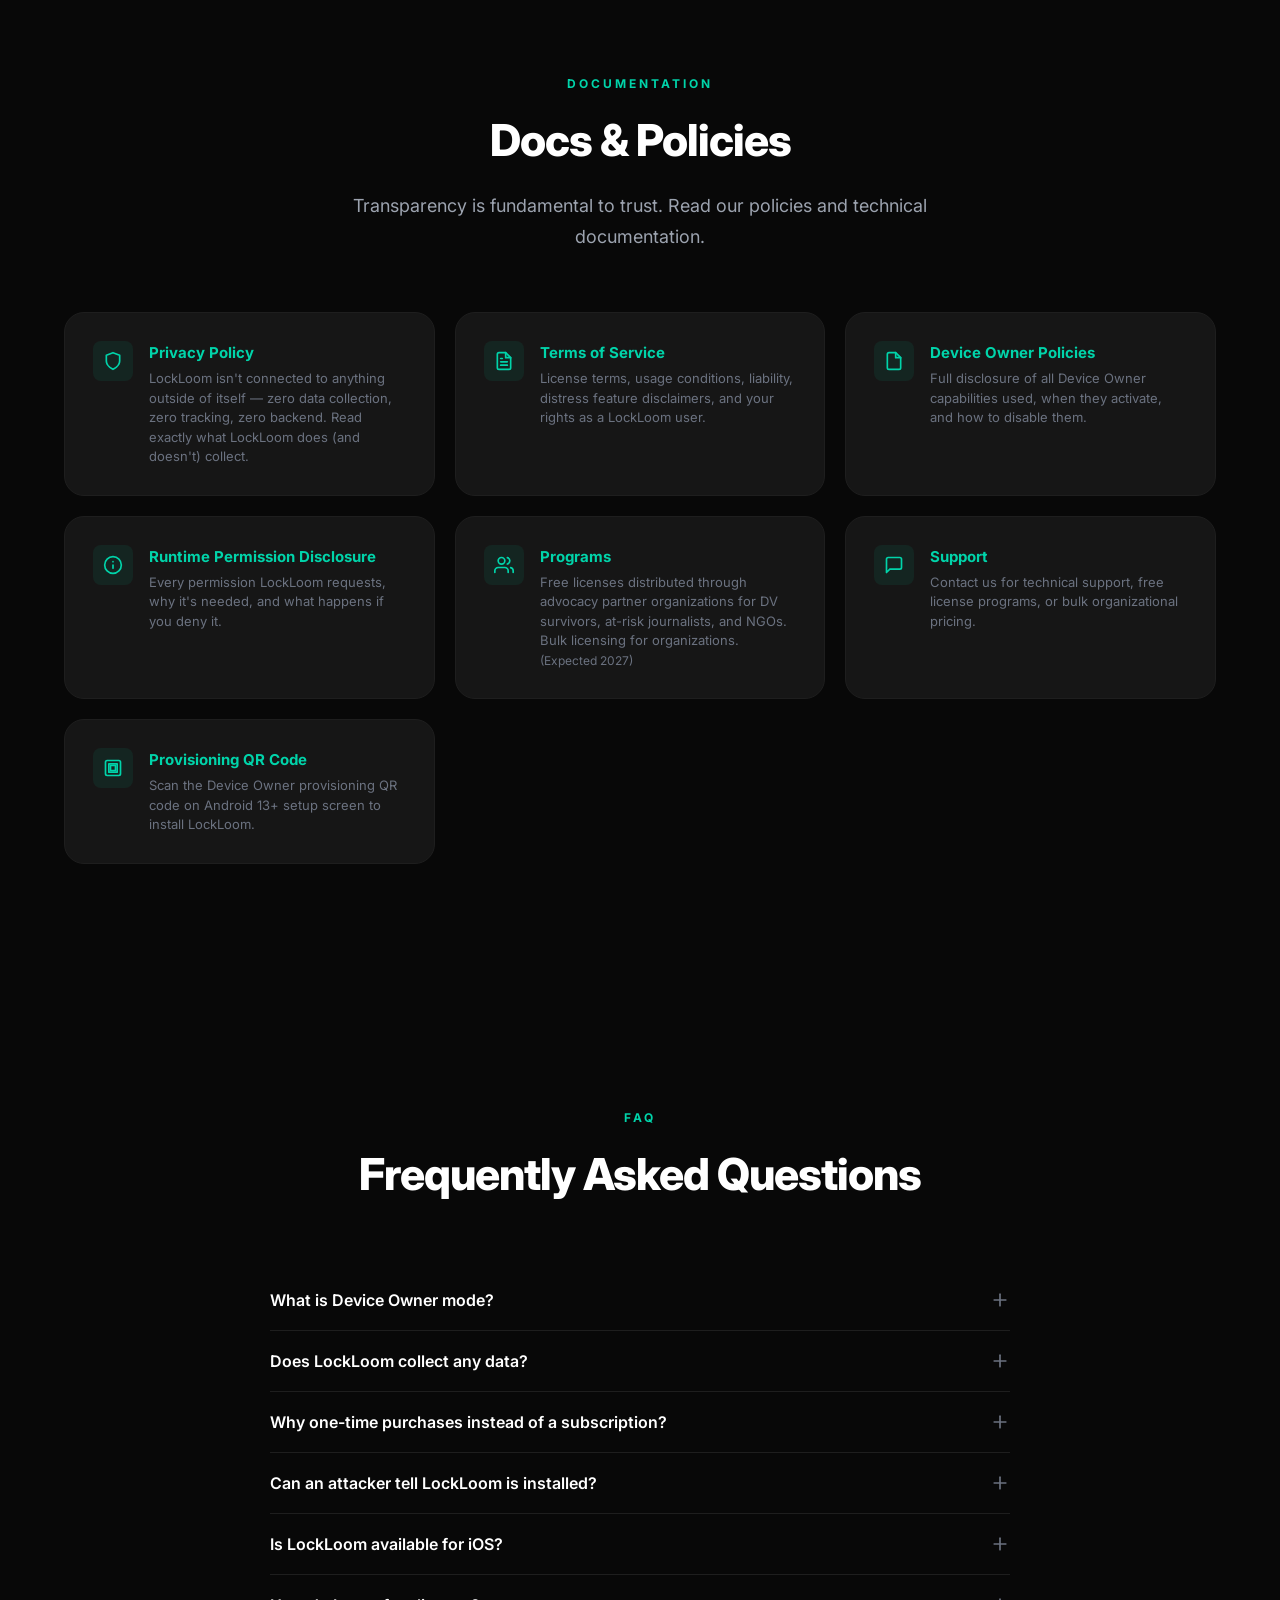
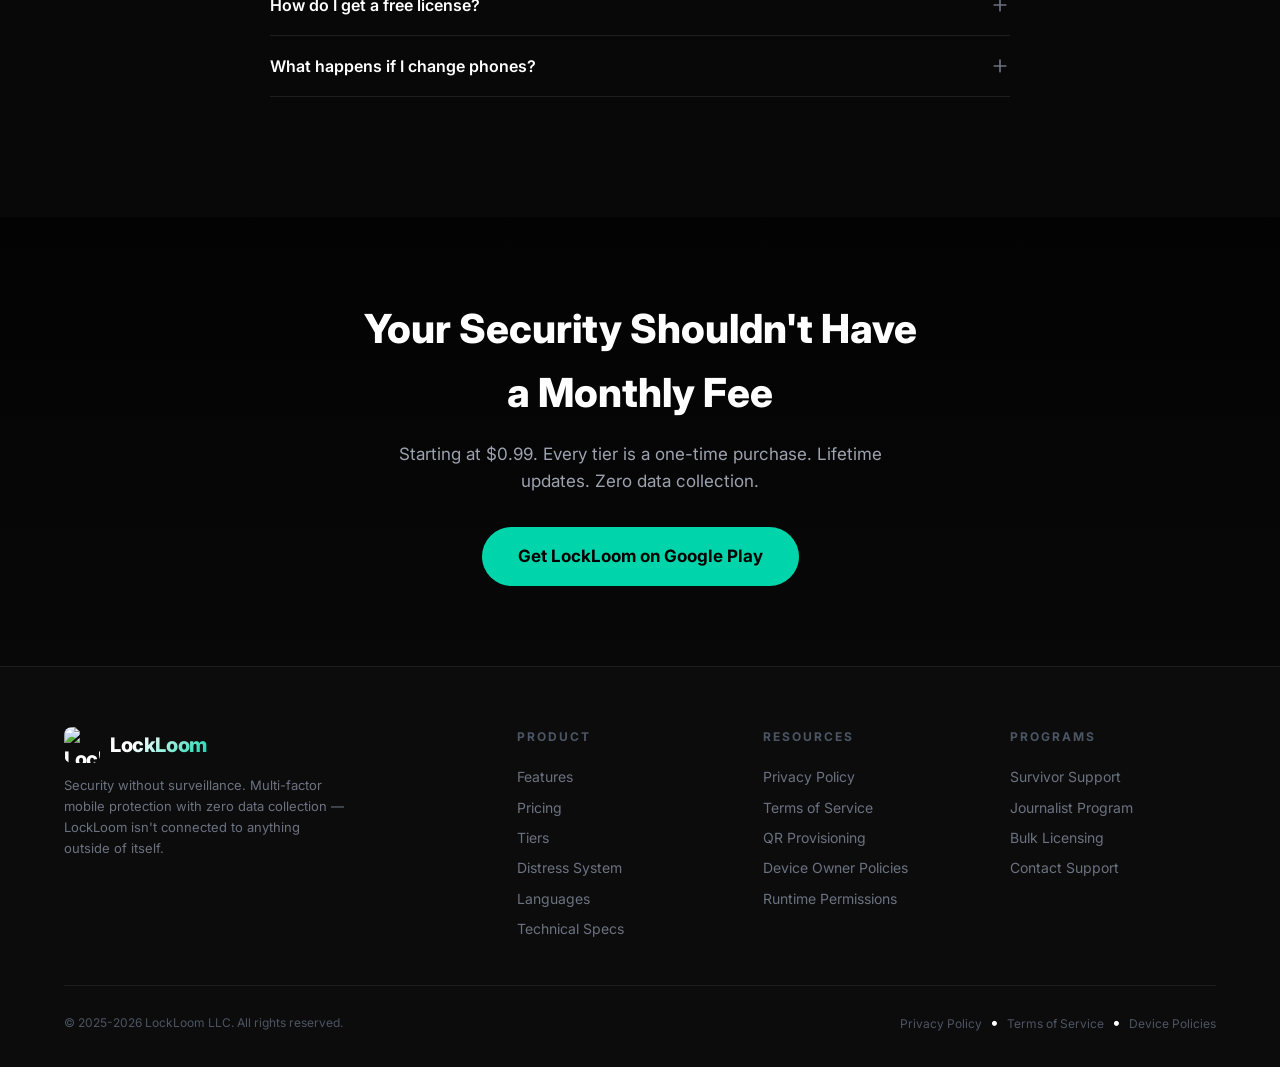
==== commit c70ac2dc: "Update description and release date" ====
--- a/website/index.html
+++ b/website/index.html
@@ -17,7 +17,7 @@
   <!-- Twitter / X -->
   <meta name="twitter:card" content="summary_large_image" />
   <meta name="twitter:title" content="LockLoom — Security Without Surveillance" />
-  <meta name="twitter:description" content="One-time purchase mobile security. No subscriptions. No data collection." />
+  <meta name="twitter:description" content="One-time purchase mobile security. No subscriptions. No data collection. No ads. No exceptions." />
 
   <!-- Fonts -->
   <link rel="preconnect" href="https://fonts.googleapis.com" />
@@ -69,7 +69,7 @@
   <div class="hero__bg" aria-hidden="true"></div>
   <div class="hero__grid" aria-hidden="true"></div>
   <div class="hero__content fade-in">
-    <p style="font-size:15px;font-weight:700;letter-spacing:1.5px;text-transform:uppercase;color:var(--accent);margin-bottom:12px;">Coming Soon &bull; Spring 2026 <span style="font-weight:400;font-size:13px;text-transform:none;letter-spacing:0;color:var(--text-secondary);">(in Beta Testing now!)</span></p>
+    <p style="font-size:15px;font-weight:700;letter-spacing:1.5px;text-transform:uppercase;color:var(--accent);margin-bottom:12px;">Coming Soon &bull; Fall 2026 <span style="font-weight:400;font-size:13px;text-transform:none;letter-spacing:0;color:var(--text-secondary);">(in Beta Testing now!)</span></p>
     <div class="hero__badge">
       <svg viewBox="0 0 24 24" fill="none" stroke="currentColor" stroke-width="2.5" stroke-linecap="round" stroke-linejoin="round"><path d="M12 22s8-4 8-10V5l-8-3-8 3v7c0 6 8 10 8 10z"/></svg>
       Zero Data Collection &bull; Zero Backend &bull; Zero Tracking
